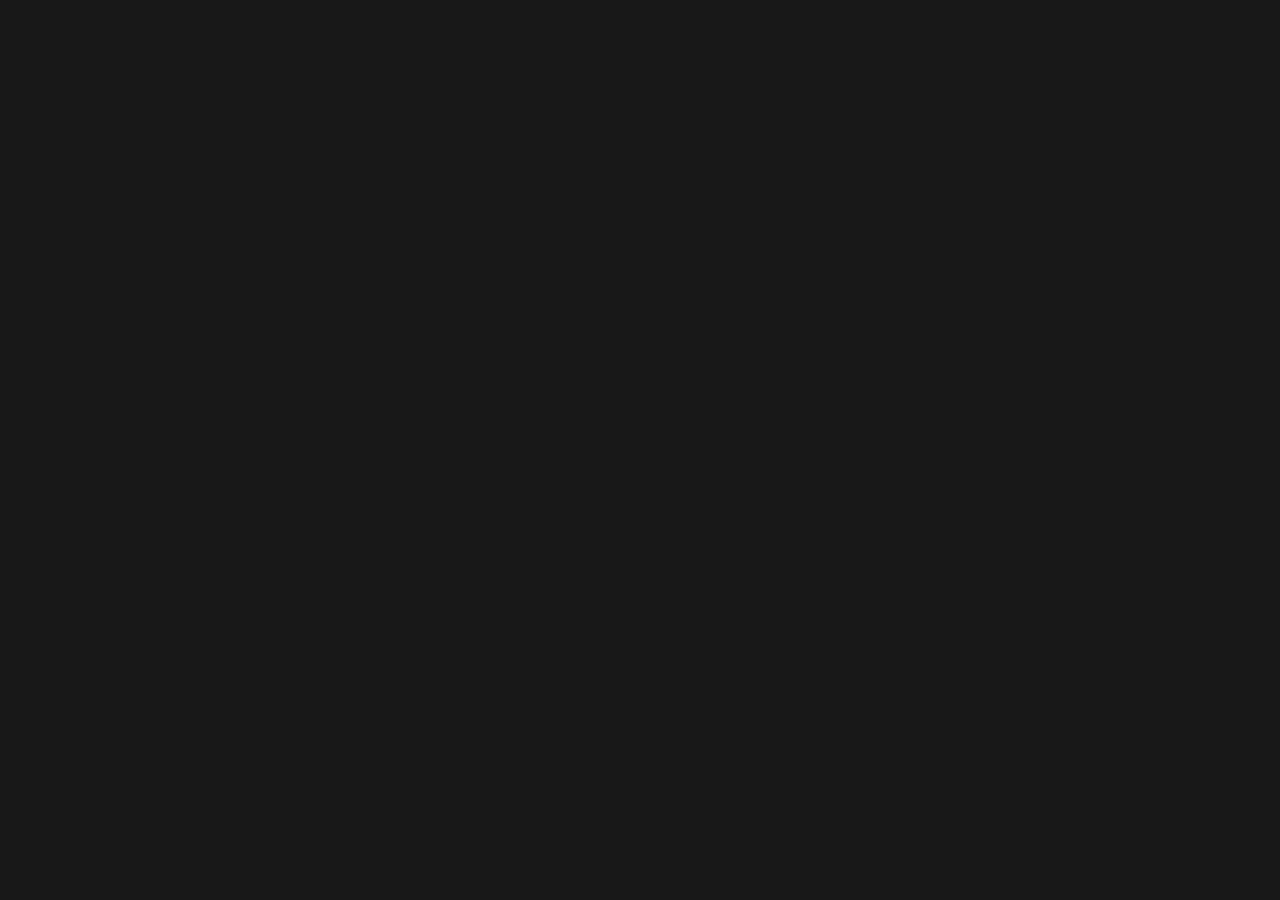
==== index.html @ 2f889154 "Rename Tr to index.html" ====
<!DOCTYPE html>
<html lang="ar">
<head>
<meta charset="UTF-8">
<meta name="viewport" content="width=device-width,initial-scale=1,viewport-fit=cover">
<meta name="theme-color" content="#111">
<meta name="apple-mobile-web-app-capable" content="yes">
<meta name="apple-mobile-web-app-title" content="مصروفي">
<link rel="manifest" href="./manifest.json">
<title>مصروفي 6.0</title>

<style>
*{
box-sizing:border-box;
font-family:-apple-system,BlinkMacSystemFont,"SF Pro Display",
"Segoe UI",Arial,sans-serif
}

html{scroll-behavior:smooth}

body{
margin:0;
background:#181818;
color:#fff;
overflow-x:hidden
}

.container{
width:100%;
max-width:680px;
margin:auto;
padding:18px 14px 50px
}

h1{
text-align:center;
font-size:30px;
margin:8px 0
}

h2{
font-size:20px;
margin:0 0 14px
}

h3{
margin:18px 0 8px
}

.subtitle{
text-align:center;
color:#888;
margin-bottom:18px
}

.card{
background:#111;
border-radius:20px;
padding:18px;
margin-bottom:15px;
box-shadow:0 5px 18px #0005;
animation:cardIn .45s ease both;
overflow:hidden
}

@keyframes cardIn{
from{opacity:0;transform:translateY(12px)}
to{opacity:1;transform:translateY(0)}
}

.top{
display:grid;
grid-template-columns:1fr 1fr;
gap:8px;
margin-bottom:15px
}

button,input,select{
width:100%;
min-height:48px;
padding:13px 14px;
border-radius:13px;
border:1px solid #333;
background:#111;
color:#fff;
font-size:16px;
margin-bottom:10px;
outline:none
}

input:focus,select:focus{
border-color:#d71920;
box-shadow:0 0 0 2px #d7192030
}

button{
background:#d71920;
border:0;
font-weight:700;
cursor:pointer;
transition:.18s
}

button:active{
transform:scale(.97)
}

.secondary{
background:#eee;
color:#111
}

.goldBtn{background:#b38b18}
.blueBtn{background:#2459a8}
.greenBtn{background:#148c49}
.printBtn{background:#5d5d5d}

.balance{text-align:center}

.balance-number{
font-size:40px;
font-weight:900;
margin:5px;
letter-spacing:-1px
}

.small{
font-size:12px;
color:#888
}

.stats{
display:grid;
grid-template-columns:repeat(3,1fr);
gap:8px;
margin-top:15px
}

.stat{
background:#181818;
border-radius:14px;
padding:14px 7px;
min-width:0
}

.stat-title{
font-size:12px;
color:#888
}

.stat-value{
font-weight:800;
margin-top:5px;
font-size:16px;
overflow:hidden;
text-overflow:ellipsis
}

.green{color:#20d06b}
.red{color:#ff4b4b}
.blue{color:#5797ff}
.gold{color:#f5c542}

.box{
background:#181818;
border-radius:15px;
padding:14px;
margin-top:10px;
overflow:hidden
}
<div class="print-title" style="display:none;text-align:center">
<h1>💰 مصروفي</h1>
<div id="printDate"></div>
</div>

<h1 id="title">💰 مصروفي</h1>

<div class="subtitle" id="subtitle">
إدارة ذكية لمصروفك وتوفيرك
</div>

<div class="top">

<button
onclick="toggleLanguage()"
id="langBtn">
🇬🇧 English
</button>

<button
class="secondary"
onclick="document.getElementById('settings').scrollIntoView({behavior:'smooth'})"
id="settingsBtn">
⚙️ الإعدادات
</button>

</div>

<!-- MONTH -->

<div class="card">

<h2 id="monthTitle">📅 الشهر</h2>

<select id="month" onchange="changeMonth()"></select>

<div class="months">

<button
class="secondary"
onclick="moveMonth(-1)"
id="prev">
⬅️ السابق
</button>

<button
class="secondary"
onclick="moveMonth(1)"
id="next">
التالي ➡️
</button>

</div>

</div>

<!-- DASHBOARD -->

<div class="card balance">

<div class="small" id="balanceTitle">
الرصيد المتبقي
</div>

<div class="balance-number" id="balance">
$0.00
</div>

<div class="small" id="currencyText">
العملة الأساسية: USD
</div>

<div class="stats">

<div class="stat">
<div class="stat-title" id="incomeLabel">المدخول</div>
<div class="stat-value green" id="income">$0</div>
</div>

<div class="stat">
<div class="stat-title" id="fixedLabel">الثابت</div>
<div class="stat-value blue" id="fixed">$0</div>
</div>

<div class="stat">
<div class="stat-title" id="spentLabel1">المصروف</div>
<div class="stat-value red" id="spent">$0</div>
</div>

</div>

<div class="warning" id="warning"></div>
<div class="success" id="success"></div>

<div class="alarm" id="monthlyAlarm"></div>

</div>

<!-- BUDGET -->

<div class="card">

<h2 id="budgetDashboardTitle">
🎯 ميزانية المصروف والتوفير
</h2>

<div class="box">

<div class="small" id="budgetLabel">
ميزانية المصروف الشهري
</div>

<div class="big blue" id="budgetValue">$0</div>

<div class="row">
<span id="spentSoFar">المصروف حتى الآن</span>
<strong class="red" id="spentValue">$0</strong>
</div>

<div class="row">
<span id="remainingBudget">المتبقي للمصروف</span>
<strong class="gold" id="remainingValue">$0</strong>
</div>

<div class="progress">
<div class="bar" id="budgetBar"></div>
</div>

<div class="small" id="budgetPercent">0%</div>

</div>

<div class="box">

<div class="small" id="baseBalanceDashLabel">
الرصيد الأساسي
</div>

<div class="big gold" id="baseBalanceValue">$0</div>

<div class="row">
<span id="baseBalanceInfoLabel">الرصيد الأساسي المضاف</span>
<strong class="gold" id="baseBalanceInfoValue">$0</strong>
</div>

</div>

<div class="box">

<div class="small" id="goalLabel">
🎯 هدف التوفير
</div>

<div class="big green" id="goalValue">$0</div>

<div class="row">
<span id="currentSavingsLabel">التوفير الحالي</span>
<strong class="green" id="savingsValue">$0</strong>
</div>

<div class="progress">
<div class="bar savebar" id="savingBar"></div>
</div>

<div class="small" id="savingPercent">0%</div>

</div>

</div>

<!-- REPORT -->

<div class="card">

<h2 id="reportTitle">📊 تقرير الشهر</h2>

<div class="box">

<div class="row">
<span id="rIncomeLabel">المدخول</span>
<strong class="green" id="rIncome">$0</strong>
</div>

<div class="row">
<span id="rFixedLabel">المصاريف الثابتة</span>
<strong class="blue" id="rFixed">$0</strong>
</div>

<div class="row">
<span id="rDailyLabel">المصاريف اليومية</span>
<strong class="red" id="rDaily">$0</strong>
</div>

<div class="row">
<span id="rTotalLabel">إجمالي المصاريف</span>
<strong class="red" id="rTotal">$0</strong>
</div>

<div class="row">
<span id="rGoalLabel">هدف التوفير</span>
<strong class="gold" id="rGoal">$0</strong>
</div>

<div class="row">
<span id="rBalanceLabel">الرصيد المتبقي</span>
<strong id="rBalance">$0</strong>
</div>

<div class="row">
<span id="rSavingsLabel">💵 التوفير الحالي</span>
<strong class="green" id="rSavings">$0</strong>
</div>

</div>
</div>

<!-- SMART -->

<div class="card">

<h2 id="smartTitle">🧠 الإنفاق الذكي</h2>

<div class="smart" id="smartMessage">
تحليل مصروفك سيظهر هنا.
</div>

<div class="box">

<div class="row">
<span id="dailyAverageLabel">متوسط المصروف اليومي</span>
<strong id="dailyAverage">$0</strong>
</div>

<div class="row">
<span id="largestLabel">أكبر مصروف</span>
<strong class="red" id="largestExpense">$0</strong>
</div>

<div class="row">
<span id="daysLeftLabel">الأيام المتبقية</span>
<strong id="daysLeft">0</strong>
</div>

</div>
</div>

<!-- CALENDAR -->

<div class="card">

<h2 id="calendarTitle">📅 التقويم</h2>

<div class="calendar-head">
<div>Sun</div>
<div>Mon</div>
<div>Tue</div>
<div>Wed</div>
<div>Thu</div>
<div>Fri</div>
<div>Sat</div>
</div>

<div class="calendar" id="calendar"></div>

<div class="small" id="calendarHint">
اضغط على يوم لرؤية مصاريفه
</div>

</div>

<!-- ADVANCED -->

<div class="card">

<h2 id="advancedTitle">📈 التحليل المتقدم</h2>

<div class="small" id="categoryTitle">
المصاريف حسب التصنيف
</div>

<div id="categoryReport"></div>

<h3 id="dailyChartTitle">
المصروف خلال الشهر
</h3>

<div class="chart" id="dailyChart"></div>

</div>

<!-- BACKUP -->

<div class="card" id="backupCard">

<h2 id="backupTitle">
💾 النسخ الاحتياطي والاستعادة
</h2>

<div class="small" id="backupHelp">
احفظ نسخة من بيانات مصروفي أو استعد نسخة قديمة.
</div>

<button
class="greenBtn"
onclick="backupData()"
id="backupBtn">
💾 Backup
</button>

<input
type="file"
id="restoreFile"
accept=".json"
onchange="restoreData(event)">

<button
class="delete"
onclick="resetAll()"
id="resetBtn">
🗑️ حذف كل البيانات
</button>

</div>

<!-- SETTINGS -->

<div class="card" id="settings">

<h2 id="settingsTitle">⚙️ الإعدادات</h2>

<label id="baseLabel">العملة الأساسية</label>

<select id="baseCurrency" onchange="changeBase()">

<option value="USD">🇺🇸 USD — US Dollar</option>
<option value="EUR">🇪🇺 EUR — Euro</option>
<option value="CAD">🇨🇦 CAD — Canadian Dollar</option>
<option value="LBP">🇱🇧 LBP — Lebanese Pound</option>
<option value="SYP">🇸🇾 SYP — Syrian Pound</option>

</select>

<h3 id="ratesTitle">💱 أسعار الصرف</h3>

<div class="small" id="ratesHelp">
قيمة العملة مقابل 1 دولار أمريكي
</div>

<input type="number" id="eur" placeholder="EUR per 1 USD">
<input type="number" id="cad" placeholder="CAD per 1 USD">
<input type="number" id="lbp" placeholder="LBP per 1 USD">
<input type="number" id="syp" placeholder="SYP per 1 USD">

<button onclick="saveRates()" id="ratesBtn">
حفظ أسعار الصرف
</button>

<h3>🔐 PIN Security</h3>

<div class="small" id="pinHelp">
ضع PIN لحماية مصروفي عند فتح التطبيق.
</div>

<select id="pinEnabled" onchange="togglePinSetting()">

<option value="yes">🔐 PIN ON</option>
<option value="no">🔓 PIN OFF</option>

</select>

<div id="pinSettingsBox">

<input
type="password"
id="newPin"
inputmode="numeric"
maxlength="6"
placeholder="New PIN (4-6 digits)">

<input
type="password"
id="confirmPin"
inputmode="numeric"
maxlength="6"
placeholder="Confirm PIN">

<button
class="goldBtn"
onclick="savePIN()"
id="savePinBtn">
حفظ PIN
</button>

</div>

<!-- INCOME -->

<div class="card">

<h2 id="incomeTitle">
💵 مدخول الشهر
</h2>

<input
type="number"
id="incomeInput"
placeholder="أدخل المدخول">

<select id="incomeCurrency">

<option value="USD">🇺🇸 USD</option>
<option value="EUR">🇪🇺 EUR</option>
<option value="CAD">🇨🇦 CAD</option>
<option value="LBP">🇱🇧 LBP</option>
<option value="SYP">🇸🇾 SYP</option>

</select>

<button
onclick="saveIncome()"
id="incomeBtn">
حفظ المدخول
</button>

<div class="small" id="incomeSaved"></div>

</div>

<!-- BUDGET -->

<div class="card">

<h2 id="budgetTitle">
🎯 ميزانية المصروف الشهرية
</h2>

<div class="small" id="budgetHelp">
المبلغ الذي تسمح لنفسك أن تصرفه خلال الشهر.
</div>

<input
type="number"
id="budgetInput"
placeholder="مثلاً 500">

<select id="budgetCurrency">

<option value="USD">🇺🇸 USD</option>
<option value="EUR">🇪🇺 EUR</option>
<option value="CAD">🇨🇦 CAD</option>
<option value="LBP">🇱🇧 LBP</option>
<option value="SYP">🇸🇾 SYP</option>

</select>

<button
onclick="saveBudget()"
id="budgetBtn">
حفظ الميزانية
</button>

<div class="small" id="budgetSaved"></div>

</div>

<!-- SAVINGS GOAL -->

<div class="card">

<h2 id="savingsGoalTitle">🎯 هدف التوفير الشهري</h2>

<div class="small" id="savingsGoalHelp">حدد المبلغ الذي تريد توفيره كل شهر. سيتم احتسابه تلقائياً في الرصيد الأساسي للشهر التالي.</div>

<input
type="number"
id="savingsGoalInput"
placeholder="مثلاً 100">

<select id="savingsGoalCurrency">

<option value="USD">🇺🇸 USD</option>
<option value="EUR">🇪🇺 EUR</option>
<option value="CAD">🇨🇦 CAD</option>
<option value="LBP">🇱🇧 LBP</option>
<option value="SYP">🇸🇾 SYP</option>

</select>

<button
class="greenBtn"
onclick="saveSavingsGoal()"
id="savingsGoalBtn">
حفظ هدف التوفير
</button>

<div class="small" id="savingsGoalSaved"></div>

</div>

<!-- BASE BALANCE -->

<div class="card">

<h2 id="baseBalanceTitle">
💰 الرصيد الأساسي
</h2>

<div class="small" id="baseBalanceHelp">
المبلغ الأساسي الذي تبدأ به، ويُضاف إلى الرصيد تلقائياً.
</div>

<input
type="number"
id="baseBalanceInput"
placeholder="مثلاً 1000">

<select id="baseBalanceCurrency">

<option value="USD">🇺🇸 USD</option>
<option value="EUR">🇪🇺 EUR</option>
<option value="CAD">🇨🇦 CAD</option>
<option value="LBP">🇱🇧 LBP</option>
<option value="SYP">🇸🇾 SYP</option>

</select>

<button
class="goldBtn"
onclick="saveBaseBalance()"
id="baseBalanceBtn">
حفظ الرصيد الأساسي
</button>

<div class="small" id="baseBalanceSaved"></div>

</div>

<!-- FIXED -->

<div class="card">

<h2 id="fixedTitle">
🏠 المصاريف الشهرية الثابتة
</h2>

<div class="small" id="fixedHelp">
هذه المصاريف تتكرر شهرياً ويتم خصمها من الرصيد.
</div>

<input
id="fixedName"
placeholder="مثلاً إيجار">

<input
type="number"
id="fixedAmount"
placeholder="المبلغ">

<select id="fixedCurrency">

<option value="USD">🇺🇸 USD</option>
<option value="EUR">🇪🇺 EUR</option>
<option value="CAD">🇨🇦 CAD</option>
<option value="LBP">🇱🇧 LBP</option>
<option value="SYP">🇸🇾 SYP</option>

</select>

<select id="fixedCategory">

<option value="🏠">🏠 Rent</option>
<option value="⚡">⚡ Electricity</option>
<option value="💧">💧 Water</option>
<option value="🌐">🌐 Internet</option>
<option value="📱">📱 Phone</option>
<option value="📺">📺 Subscriptions</option>
<option value="📌">📌 Other</option>

</select>

<button
onclick="addFixed()"
id="fixedBtn">
إضافة مصروف ثابت
</button>

<div id="fixedList"></div>

</div>

<!-- DAILY -->

<div class="card">

<h2 id="dailyTitle">
🛒 المصروف اليومي
</h2>

<input
type="number"
id="dailyAmount"
placeholder="المبلغ">

<select id="dailyCurrency">

<option value="USD">🇺🇸 USD</option>
<option value="EUR">🇪🇺 EUR</option>
<option value="CAD">🇨🇦 CAD</option>
<option value="LBP">🇱🇧 LBP</option>
<option value="SYP">🇸🇾 SYP</option>

</select>

<select id="dailyCategory">

<option value="🍔">🍔 Food</option>
<option value="☕">☕ Coffee</option>
<option value="🚗">🚗 Transportation</option>
<option value="🛍️">🛍️ Shopping</option>
<option value="🎉">🎉 Entertainment</option>
<option value="💊">💊 Health</option>
<option value="📌">📌 Other</option>

</select>

<input
id="dailyNote"
placeholder="مثلاً قهوة">

<button
onclick="addDaily()"
id="dailyBtn">
إضافة مصروف
</button>

</div>

<!-- HISTORY -->

<div class="card">

<div class="section-head">

<h2 id="historyTitle">
📋 الحركات اليومية
</h2>

<button
class="printBtn smallbtn"
onclick="printHistory()"
id="printBtn">
🖨️ Print
</button>

</div>

<button
class="delete smallbtn no-print"
onclick="clearMonth()"
id="clearBtn">
مسح الشهر
</button>

<div id="history"></div>

</div>

<!-- ACCOUNT -->

<div class="card" id="accountCard">

<h2 id="accountTitle">
👤 الحساب
</h2>

<div class="box">

<div class="row">
<span id="accountNameLabel">
اسم الحساب
</span>

<strong id="accountNameDisplay">
Masrofi User
</strong>
</div>

<div class="row">
<span id="accountEmailLabel">
البريد الإلكتروني
</span>

<strong id="accountEmailDisplay">
-
</strong>
</div>

</div>

<input
id="accountName"
placeholder="اسمك">

<input
id="accountEmail"
type="email"
placeholder="Email">

<button
class="blueBtn"
onclick="saveAccount()"
id="accountSaveBtn">
💾 حفظ الحساب
</button>

</div>
<!-- PROFILE -->

<div class="card" id="profileCard">

<h2 id="profileTitle">
👤 Profile
</h2>

<div class="box">

<div class="row">
<span id="profileNameLabel">
الاسم
</span>

<strong id="profileName">
-
</strong>
</div>

<div class="row">
<span id="profileCurrencyLabel">
العملة الأساسية
</span>

<strong id="profileCurrency">
USD
</strong>
</div>

<div class="row">
<span id="profileExpensesLabel">
إجمالي الحركات
</span>

<strong id="profileExpenses">
0
</strong>
</div>

</div>

<button
class="goldBtn"
onclick="document.getElementById('accountCard').scrollIntoView({behavior:'smooth'})"
id="profileEditBtn">
✏️ تعديل الملف
</button>

</div>

<!-- EDIT -->

<div class="modal" id="modal">

<div class="modalbox">

<h2 id="editTitle">
✏️ تعديل المصروف
</h2>

<input
type="number"
id="editAmount">

<select id="editCurrency">

<option value="USD">🇺🇸 USD</option>
<option value="EUR">🇪🇺 EUR</option>
<option value="CAD">🇨🇦 CAD</option>
<option value="LBP">🇱🇧 LBP</option>
<option value="SYP">🇸🇾 SYP</option>

</select>

<input
id="editNote">

<select id="editCategory">

<option value="🍔">🍔 Food</option>
<option value="☕">☕ Coffee</option>
<option value="🚗">🚗 Transportation</option>
<option value="🛍️">🛍️ Shopping</option>
<option value="🎉">🎉 Entertainment</option>
<option value="💊">💊 Health</option>
<option value="📌">📌 Other</option>

</select>

<button
onclick="saveEdit()"
id="saveEditBtn">
حفظ
</button>

<button
class="secondary"
onclick="closeModal()"
id="cancelBtn">
إلغاء
</button>

</div>

</div>

</div>

</div>

<script>

/* =====================================================
   TRANSLATIONS
===================================================== */

const T={

ar:{

title:"💰 مصروفي",
subtitle:"إدارة ذكية لمصروفك وتوفيرك",
lang:"🇬🇧 English",
settings:"⚙️ الإعدادات",

month:"📅 الشهر",
prev:"⬅️ السابق",
next:"التالي ➡️",

balance:"الرصيد المتبقي",
base:"العملة الأساسية:",

income:"المدخول",
fixed:"الثابت",
spent:"المصروف",

budgetDash:"🎯 ميزانية المصروف والتوفير",

budget:"ميزانية المصروف الشهري",
spentSoFar:"المصروف حتى الآن",
remaining:"المتبقي للمصروف",

baseBalanceDash:"الرصيد الأساسي",
baseBalance:"الرصيد الأساسي",

savingsGoalTitle:"🎯 هدف التوفير الشهري",
savingsGoalHelp:"حدد المبلغ الذي تريد توفيره كل شهر. سيتم احتسابه تلقائياً في الرصيد الأساسي للشهر التالي.",
saveSavingsGoal:"حفظ هدف التوفير",

goal:"🎯 هدف التوفير",
savings:"التوفير الحالي",

report:"📊 تقرير الشهر",
total:"إجمالي المصاريف",
goalReport:"هدف التوفير",

rates:"💱 أسعار الصرف",
ratesHelp:"قيمة العملة مقابل 1 دولار أمريكي",
saveRates:"حفظ أسعار الصرف",

incomeMonth:"💵 مدخول الشهر",
saveIncome:"حفظ المدخول",

budgetMonth:"🎯 ميزانية المصروف الشهرية",
budgetHelp:"المبلغ الذي تسمح لنفسك أن تصرفه خلال الشهر.",
saveBudget:"حفظ الميزانية",

baseBalanceTitle:"💰 الرصيد الأساسي",
baseBalanceHelp:"المبلغ الأساسي الذي تبدأ به، ويُضاف إلى الرصيد تلقائياً.",
saveBaseBalance:"حفظ الرصيد الأساسي",

fixedTitle:"🏠 المصاريف الشهرية الثابتة",
fixedHelp:"هذه المصاريف تتكرر شهرياً ويتم خصمها من الرصيد.",
addFixed:"إضافة مصروف ثابت",

daily:"🛒 المصروف اليومي",
addDaily:"إضافة مصروف",

history:"📋 الحركات اليومية",
print:"🖨️ Print",
clear:"مسح الشهر",

edit:"تعديل",
del:"حذف",

valid:"يرجى إدخال مبلغ صحيح.",
name:"يرجى إدخال اسم ومبلغ صحيح.",

over:"🚨 تجاوزت ميزانية المصروف!",
low:"⚠️ اقتربت من حد الميزانية.",
good:"✅ ممتاز! صرفك تحت السيطرة.",

dailyOver:"🚨 تجاوزت حد المصروف اليومي!",
dailyDiff:"الزيادة عن الحد اليومي:",
monthlyOver:"🚨 تجاوزت ميزانية الشهر!",
monthlyDiff:"الزيادة عن الميزانية الشهرية:",

confirm:"هل أنت متأكد من مسح هذا الشهر؟",

smartTitle:"🧠 الإنفاق الذكي",

calendar:"📅 التقويم",
calendarHint:"اضغط على يوم لرؤية مصاريفه",

advanced:"📈 التحليل المتقدم",
category:"المصاريف حسب التصنيف",
chart:"المصروف خلال الشهر",

backup:"💾 النسخ الاحتياطي والاستعادة",
backupHelp:"احفظ نسخة من بيانات مصروفي أو استعد نسخة قديمة.",
backupBtn:"💾 Backup",
reset:"🗑️ حذف كل البيانات",

average:"متوسط المصروف اليومي",
largest:"أكبر مصروف",
days:"الأيام المتبقية",

smartGood:"ممتاز! مصروفك تحت السيطرة.",
smartWarning:"انتبه! أنت تقترب من ميزانية الشهر.",
smartOver:"تحذير! لقد تجاوزت ميزانية المصروف.",

noExpenses:"لا توجد حركات",
noFixed:"لا توجد مصاريف ثابتة",

dayExpenses:"مصاريف هذا اليوم",
dayTotal:"مجموع اليوم",
monthTotal:"مجموع مصاريف الشهر",

monthlyRemaining:"المتبقي بعد الثابت والتوفير",
savingsTarget:"هدف التوفير",

printDate:"تاريخ الطباعة:",

account:"👤 الحساب",
accountName:"اسم الحساب",
accountEmail:"البريد الإلكتروني",
saveAccount:"💾 حفظ الحساب",

profile:"👤 Profile",
profileName:"الاسم",
profileCurrency:"العملة الأساسية",
profileExpenses:"إجمالي الحركات",
profileEdit:"✏️ تعديل الملف"

},

en:{

title:"💰 Masrofi",
subtitle:"Smart expense and savings management",
lang:"🇸🇦 العربية",
settings:"⚙️ Settings",

month:"📅 Month",
prev:"⬅️ Previous",
next:"Next ➡️",

balance:"Remaining Balance",
base:"Base Currency:",

income:"Income",
fixed:"Fixed",
spent:"Spent",

budgetDash:"🎯 Spending Budget & Savings",

budget:"Monthly Spending Budget",
spentSoFar:"Spent So Far",
remaining:"Remaining Budget",

baseBalanceDash:"Base Balance",
baseBalance:"Base Balance",

savingsGoalTitle:"🎯 Monthly Savings Goal",
savingsGoalHelp:"Set the amount you want to save every month. It will automatically be added to the next month's base balance.",
saveSavingsGoal:"Save Savings Goal",

goal:"🎯 Savings Goal",
savings:"Current Savings",

report:"📊 Monthly Report",
total:"Total Expenses",
goalReport:"Savings Goal",

rates:"💱 Exchange Rates",
ratesHelp:"Currency value compared to 1 USD",
saveRates:"Save Exchange Rates",

incomeMonth:"💵 Monthly Income",
saveIncome:"Save Income",

budgetMonth:"🎯 Monthly Spending Budget",
budgetHelp:"The amount you allow yourself to spend during the month.",
saveBudget:"Save Budget",

baseBalanceTitle:"💰 Base Balance",
baseBalanceHelp:"The starting amount that is automatically added to your balance.",
saveBaseBalance:"Save Base Balance",

fixedTitle:"🏠 Monthly Fixed Expenses",
fixedHelp:"These expenses repeat every month and are deducted from your balance.",
addFixed:"Add Fixed Expense",

daily:"🛒 Daily Expense",
addDaily:"Add Expense",

history:"📋 Daily Transactions",
print:"🖨️ Print",
clear:"Clear Month",

edit:"Edit",
del:"Delete",

valid:"Please enter a valid amount.",
name:"Please enter a valid name and amount.",

over:"🚨 You exceeded your spending budget!",
low:"⚠️ You are approaching your budget limit.",
good:"✅ Excellent! Your spending is under control.",

dailyOver:"🚨 You exceeded your daily spending limit!",
dailyDiff:"Amount over daily limit:",
monthlyOver:"🚨 You exceeded your monthly budget!",
monthlyDiff:"Amount over monthly budget:",

confirm:"Are you sure you want to clear this month?",

smartTitle:"🧠 Smart Spending",

calendar:"📅 Calendar",
calendarHint:"Press a day to see its expenses",

advanced:"📈 Advanced Analysis",
category:"Expenses by Category",
chart:"Spending During the Month",

backup:"💾 Backup & Restore",
backupHelp:"Save a copy of your Masrofi data or restore an old backup.",
backupBtn:"💾 Backup",
reset:"🗑️ Delete All Data",

average:"Daily Average",
largest:"Largest Expense",
days:"Days Left",

smartGood:"Excellent! Your spending is under control.",
smartWarning:"Attention! You are approaching your monthly budget.",
smartOver:"Warning! You exceeded your spending budget.",

noExpenses:"No transactions",
noFixed:"No fixed expenses",

dayExpenses:"Expenses for This Day",
dayTotal:"Day Total",
monthTotal:"Monthly Expense Total",

monthlyRemaining:"Remaining After Fixed Expenses & Savings",
savingsTarget:"Savings Goal",

printDate:"Print Date:",

account:"👤 Account",
accountName:"Account Name",
accountEmail:"Email",
saveAccount:"💾 Save Account",

profile:"👤 Profile",
profileName:"Name",
profileCurrency:"Base Currency",
profileExpenses:"Total Transactions",
profileEdit:"✏️ Edit Profile"

}

};
function pinEnabled(){

return settingsData.pinEnabled!==false;

}

function showPinLock(){

if(!pinEnabled()){

document.getElementById(
"pinLock"
).style.display="none";

return;

}

let pin=
settingsData.pin||"";

if(!pin){

document.getElementById(
"pinLock"
).style.display="none";

return;

}

document.getElementById(
"pinLock"
).style.display="flex";

setTimeout(
()=>{

document.getElementById(
"pinInput"
).focus();

},
300
);

}

function checkPIN(){

let input=
document.getElementById(
"pinInput"
).value;

let correct=
settingsData.pin||"";

if(input===correct){

document.getElementById(
"pinLock"
).style.display="none";

document.getElementById(
"pinInput"
).value="";

document.getElementById(
"pinError"
).textContent="";

}else{

document.getElementById(
"pinError"
).textContent=
lang==="ar"
?
"❌ PIN غير صحيح"
:
"❌ Wrong PIN";

document.getElementById(
"pinInput"
).value="";

}

}

document.getElementById(
"pinInput"
).addEventListener(
"keydown",
e=>{

if(e.key==="Enter")
checkPIN();

}
);

function togglePinSetting(){

let enabled=
document.getElementById(
"pinEnabled"
).value==="yes";

settingsData.pinEnabled=enabled;

saveSettings();

document.getElementById(
"pinSettingsBox"
).style.display=
enabled
?
"block"
:
"none";

if(!enabled){

document.getElementById(
"pinLock"
).style.display="none";

}

}

function savePIN(){

let p=
document.getElementById(
"newPin"
).value.trim();

let c=
document.getElementById(
"confirmPin"
).value.trim();

if(!/^\d{4,6}$/.test(p)){

alert(
lang==="ar"
?
"PIN يجب أن يكون من 4 إلى 6 أرقام."
:
"PIN must contain 4-6 digits."
);

return;

}

if(p!==c){

alert(
lang==="ar"
?
"PIN غير متطابق."
:
"PINs do not match."
);

return;

}

settingsData.pin=p;
settingsData.pinEnabled=true;

saveSettings();

document.getElementById(
"newPin"
).value="";

document.getElementById(
"confirmPin"
).value="";

alert(
lang==="ar"
?
"تم حفظ PIN بنجاح 🔐"
:
"PIN saved successfully 🔐"
);

}

/* =====================================================
   MONTHS
===================================================== */

function months(){

let s=
document.getElementById(
"month"
);

s.innerHTML="";

let d=new Date();

d.setMonth(
d.getMonth()-12
);

for(let i=0;i<25;i++){

let x=new Date(d);

x.setMonth(
d.getMonth()+i
);

let v=
x.getFullYear()+"-"+
String(
x.getMonth()+1
).padStart(2,"0");

let o=
document.createElement(
"option"
);

o.value=v;

o.textContent=
x.toLocaleDateString(
lang==="ar"
?
"ar-LB"
:
"en-US",
{
month:"long",
year:"numeric"
}
);

s.appendChild(o);

}

s.value=current;

}

function changeMonth(){

current=
document.getElementById(
"month"
).value;

localStorage.setItem(
"currentMonth",
current
);

monthData();

update();

}

function moveMonth(n){

let d=
new Date(
current+"-01"
);

d.setMonth(
d.getMonth()+n
);

current=
d.getFullYear()+"-"+
String(
d.getMonth()+1
).padStart(2,"0");

localStorage.setItem(
"currentMonth",
current
);

monthData();

update();

}

/* =====================================================
   INCOME
===================================================== */

function saveIncome(){

let a=
Number(
document.getElementById(
"incomeInput"
).value
);

if(a<=0){

alert(t("valid"));

return;

}

monthData().income={

amount:a,

currency:
document.getElementById(
"incomeCurrency"
).value

};

save();

document.getElementById(
"incomeInput"
).value="";

update();

}

/* =====================================================
   BUDGET
===================================================== */

function saveBudget(){

let a=
Number(
document.getElementById(
"budgetInput"
).value
);

if(a<=0){

alert(t("valid"));

return;

}

monthData().budget={

amount:a,

currency:
document.getElementById(
"budgetCurrency"
).value

};

save();

document.getElementById(
"budgetInput"
).value="";

update();

}

/* =====================================================
   DAILY LIMIT
===================================================== */

function saveSavingsGoal(){

let a=
Number(
document.getElementById(
"savingsGoalInput"
).value
);

if(a<0){

alert(t("valid"));

return;

}

monthData().savingsGoal={

amount:a,

currency:
document.getElementById(
"savingsGoalCurrency"
).value

};

save();

document.getElementById(
"savingsGoalInput"
).value="";

update();

}

function saveBaseBalance(){

let a=
Number(
document.getElementById(
"baseBalanceInput"
).value
);

if(a<0){

alert(t("valid"));

return;

}

monthData().baseBalance={

amount:a,

currency:
document.getElementById(
"baseBalanceCurrency"
).value

};

save();

document.getElementById(
"baseBalanceInput"
).value="";

update();

}

/* =====================================================
   FIXED EXPENSES
===================================================== */

function addFixed(){

let name=
document.getElementById(
"fixedName"
).value.trim();

let a=
Number(
document.getElementById(
"fixedAmount"
).value
);

if(!name||a<=0){

alert(t("name"));

return;

}

monthData().fixed.push({

id:Date.now(),

name:name,

amount:a,

currency:
document.getElementById(
"fixedCurrency"
).value,

category:
document.getElementById(
"fixedCategory"
).value

});

save();

document.getElementById(
"fixedName"
).value="";

document.getElementById(
"fixedAmount"
).value="";

update();

}

function deleteFixed(id){

monthData().fixed=
monthData().fixed.filter(
x=>x.id!==id
);

save();

update();

}

function editFixed(id){

let x=
monthData().fixed.find(
x=>x.id===id
);

if(!x)return;

let n=
prompt(
lang==="ar"
?
"اسم المصروف"
:
"Expense name",
x.name
);

if(n===null)return;

let a=
Number(
prompt(
lang==="ar"
?
"المبلغ"
:
"Amount",
x.amount
)
);

if(!n.trim()||a<=0){

alert(t("name"));

return;

}

x.name=n.trim();
x.amount=a;

save();

update();

}

/* =====================================================
   DAILY EXPENSE
===================================================== */

function addDaily(){

let a=
Number(
document.getElementById(
"dailyAmount"
).value
);

if(a<=0){

alert(t("valid"));

return;

}

let now=new Date();

let date=
now.getFullYear()+"-"+
String(
now.getMonth()+1
).padStart(2,"0")+"-"+
String(
now.getDate()
).padStart(2,"0");

let expense={

id:Date.now(),

amount:a,

currency:
document.getElementById(
"dailyCurrency"
).value,

category:
document.getElementById(
"dailyCategory"
).value,

note:
document.getElementById(
"dailyNote"
).value.trim()||
(
lang==="ar"
?
"مصروف يومي"
:
"Daily Expense"
),

date:date,

displayDate:
now.toLocaleDateString(
lang==="ar"
?
"ar-LB"
:
"en-US"
),

time:
now.toLocaleTimeString(
lang==="ar"
?
"ar-LB"
:
"en-US",
{
hour:"2-digit",
minute:"2-digit"
}
)

};

monthData().expenses.unshift(
expense
);

save();

document.getElementById(
"dailyAmount"
).value="";

document.getElementById(
"dailyNote"
).value="";

update();

checkAlarms();

}

/* =====================================================
   DELETE DAILY
===================================================== */

function deleteDaily(id){

let ok=confirm(
lang==="ar"
?
"هل تريد حذف هذا المصروف؟"
:
"Delete this expense?"
);

if(!ok)return;

monthData().expenses=
monthData().expenses.filter(
x=>x.id!==id
);

save();

update();

}
/* =====================================================
   EDIT DAILY
===================================================== */

function editDaily(id){

let x=
monthData().expenses.find(
x=>x.id===id
);

if(!x)return;

editId=id;

document.getElementById(
"editAmount"
).value=x.amount;

document.getElementById(
"editCurrency"
).value=x.currency;

document.getElementById(
"editNote"
).value=x.note;

document.getElementById(
"editCategory"
).value=x.category;

document.getElementById(
"modal"
).style.display="block";

}

function saveEdit(){

let x=
monthData().expenses.find(
x=>x.id===editId
);

if(!x)return;

let amount=
Number(
document.getElementById(
"editAmount"
).value
);

if(amount<=0){

alert(t("valid"));
return;

}

x.amount=amount;

x.currency=
document.getElementById(
"editCurrency"
).value;

x.note=
document.getElementById(
"editNote"
).value.trim()||
(
lang==="ar"
?
"مصروف يومي"
:
"Daily Expense"
);

x.category=
document.getElementById(
"editCategory"
).value;

/*
Keep original date and time.
This is important because editing a mistake
must NOT move the expense to another day.
*/

save();

closeModal();

update();

}

function closeModal(){

editId=null;

document.getElementById(
"modal"
).style.display="none";

}

/* =====================================================
   CLEAR MONTH
===================================================== */

function clearMonth(){

if(!confirm(t("confirm")))
return;

data[current]={

income:null,
budget:null,
baseBalance:null,
savingsGoal:null,
dailyLimit:null,
fixed:[],
expenses:[]

};

save();

update();

}

/* =====================================================
   TODAY
===================================================== */

function getTodayExpenses(){

let now=new Date();

let today=
now.getFullYear()+"-"+
String(
now.getMonth()+1
).padStart(2,"0")+"-"+
String(
now.getDate()
).padStart(2,"0");

return monthData()
.expenses
.filter(
x=>x.date===today
);

}

function getTodayTotal(){

return total(
getTodayExpenses()
);

}

/* =====================================================
   ALARMS
===================================================== */

function checkAlarms(){

let m=monthData();

let monthly=
total(m.expenses);

let monthlyBudget=
m.budget
?
toBase(
m.budget.amount,
m.budget.currency
)
:
0;

let monthlyBox=
document.getElementById(
"monthlyAlarm"
);

monthlyBox.style.display="none";

if(
monthlyBudget>0 &&
monthly>monthlyBudget
){

let diff=
monthly-monthlyBudget;

monthlyBox.innerHTML=
"🚨 "+
t("monthlyOver")+
"<br>"+
t("monthlyDiff")+
" <strong>"+
money(diff)+
"</strong>";

monthlyBox.style.display="block";

}

}

/* =====================================================
   CALENDAR
===================================================== */

function renderCalendar(){

let box=
document.getElementById(
"calendar"
);

box.innerHTML="";

let parts=
current.split("-").map(Number);

let year=parts[0];
let month=parts[1];

let first=
new Date(
year,
month-1,
1
);

let last=
new Date(
year,
month,
0
);

let start=
first.getDay();

for(let i=0;i<start;i++){

let e=
document.createElement("div");

e.className=
"day emptyday";

box.appendChild(e);

}

let expenses=
monthData().expenses;

for(
let day=1;
day<=last.getDate();
day++
){

let date=
year+"-"+
String(month).padStart(2,"0")+"-"+
String(day).padStart(2,"0");

let dayExpenses=
expenses.filter(
x=>x.date===date
);

let amount=
total(dayExpenses);

let e=
document.createElement("div");

e.className="day";

let today=new Date();

let todayString=
today.getFullYear()+"-"+
String(
today.getMonth()+1
).padStart(2,"0")+"-"+
String(
today.getDate()
).padStart(2,"0");

if(date===todayString){

e.classList.add("today");

}

e.innerHTML=`

<div class="day-number">
${day}
</div>

${
amount>0
?
`<div class="day-total-calendar">
${money(amount)}
</div>`
:
""
}

`;

e.onclick=()=>{
showDay(date);
};

box.appendChild(e);

}

}

function showDay(date){

let list=
monthData()
.expenses
.filter(
x=>x.date===date
);

if(!list.length){

alert(t("noExpenses"));
return;

}

let totalDay=
total(list);

let text=
t("dayExpenses")+
"\n\n";

list.forEach(
x=>{

text+=
x.category+
" "+
x.note+
" — "+
money(
x.amount,
x.currency
)+
"\n";

}
);

text+=
"\n"+
t("dayTotal")+
": "+
money(totalDay);

alert(text);

}

/* =====================================================
   CATEGORY REPORT
===================================================== */

function renderCategoryReport(){

let box=
document.getElementById(
"categoryReport"
);

let list=
monthData().expenses;

if(!list.length){

box.innerHTML=
'<div class="empty">'+
t("noExpenses")+
"</div>";

return;

}

let cats={};

list.forEach(
x=>{

let key=x.category;

if(!cats[key])
cats[key]=0;

cats[key]+=
toBase(
x.amount,
x.currency
);

}
);

let values=
Object.entries(cats);

let max=
Math.max(
...values.map(
x=>x[1]
)
);

box.innerHTML=
values
.sort(
(a,b)=>b[1]-a[1]
)
.map(
x=>`

<div class="category-row">

<div class="cat-name">
${x[0]}
</div>

<div class="category-track">

<div
class="category-fill"
style="width:${
max
?
x[1]/max*100
:
0
}%">
</div>

</div>

<div class="category-money">
${money(x[1])}
</div>

</div>

`
)
.join("");

}

/* =====================================================
   CHART
===================================================== */

function renderChart(){

let box=
document.getElementById(
"dailyChart"
);

box.innerHTML="";

let parts=
current.split("-").map(Number);

let year=parts[0];
let month=parts[1];

let days=
new Date(
year,
month,
0
).getDate();

let expenses=
monthData().expenses;

let values=[];

for(
let day=1;
day<=days;
day++
){

let date=
year+"-"+
String(month).padStart(2,"0")+"-"+
String(day).padStart(2,"0");

let amount=
expenses
.filter(
x=>x.date===date
)
.reduce(
(s,x)=>
s+
toBase(
x.amount,
x.currency
),
0
);

values.push(amount);

}

let max=
Math.max(...values,1);

values.forEach(
(v,i)=>{

let col=
document.createElement(
"div"
);

col.className="chart-col";

col.innerHTML=`

<div
class="chart-bar"
title="${money(v)}"
style="height:${Math.max(
3,
v/max*125
)}px">
</div>

<div class="chart-label">
${i+1}
</div>

`;

box.appendChild(col);

}
);

/* =====================================================
   SMART SPENDING
===================================================== */

function renderSmart(){

let m=monthData();

let daily=
total(m.expenses);

let budget=
m.budget
?
toBase(
m.budget.amount,
m.budget.currency
)
:
0;

let now=new Date();

let parts=
current.split("-").map(Number);

let year=parts[0];
let month=parts[1];

let daysInMonth=
new Date(
year,
month,
0
).getDate();

let daysPassed=
current===
(
now.getFullYear()+"-"+
String(
now.getMonth()+1
).padStart(2,"0")
)
?
now.getDate()
:
daysInMonth;

let average=
daysPassed>0
?
daily/daysPassed
:
0;

let largest=0;

m.expenses.forEach(
x=>{

largest=
Math.max(
largest,
toBase(
x.amount,
x.currency
)
);

}
);

let daysLeft=
current===
(
now.getFullYear()+"-"+
String(
now.getMonth()+1
).padStart(2,"0")
)
?
Math.max(
0,
daysInMonth-now.getDate()
)
:
0;

document.getElementById(
"dailyAverage"
).textContent=
money(average);

document.getElementById(
"largestExpense"
).textContent=
money(largest);

document.getElementById(
"daysLeft"
).textContent=
daysLeft;

let message=
t("smartGood");

if(budget>0){

if(daily>budget)
message=t("smartOver");

else if(daily>=budget*.85)
message=t("smartWarning");

}

document.getElementById(
"smartMessage"
).textContent=
message;
if(daily>budget)
message=t("smartOver");

else if(daily>=budget*.85)
message=t("smartWarning");

}

document.getElementById(
"smartMessage"
).textContent=
message;

}

/* =====================================================
   HISTORY — GROUPED BY DAY
===================================================== */

function renderHistory(){

let box=
document.getElementById(
"history"
);

let list=
monthData().expenses;

if(!list.length){

box.innerHTML=
'<div class="empty">'+
t("noExpenses")+
"</div>";

return;

}

let monthTotal=
total(list);

let html=`

<div class="history-total">

<span>
${t("monthTotal")}
</span>

<strong class="red">
${money(monthTotal)}
</strong>

</div>

`;

let groups={};

list.forEach(
x=>{

let key=x.date;

if(!groups[key])
groups[key]=[];

groups[key].push(x);

}
);

let dates=
Object.keys(groups)
.sort(
(a,b)=>b.localeCompare(a)
);

dates.forEach(
date=>{

let dayList=
groups[date];

let dayTotal=
total(dayList);

let dateObj=
new Date(
date+"T12:00:00"
);

let formatted=
dateObj.toLocaleDateString(
lang==="ar"
?
"ar-LB"
:
"en-US",
{
weekday:"long",
year:"numeric",
month:"long",
day:"numeric"
}
);

html+=`

<div class="day-group">

<div class="day-header">

<div class="day-title">
📅 ${formatted}
</div>

<div class="day-total">
${money(dayTotal)}
</div>

</div>

`;

dayList.forEach(
x=>{

html+=`

<div class="day-item">

<div>

<div class="day-note">
${x.category}
${escape(x.note)}
</div>

<div class="day-meta">
${x.time||""}
•
${x.currency}
•
${money(
x.amount,
x.currency
)}
</div>

</div>

<div class="day-actions">

<button
class="smallbtn edit"
onclick="editDaily(${x.id})">
${t("edit")}
</button>

<button
class="smallbtn delete"
onclick="deleteDaily(${x.id})">
${t("del")}
</button>

</div>

</div>

`;

}
);

html+=`

</div>

`;

}
);

box.innerHTML=html;

}

/* =====================================================
   FIXED RENDER
===================================================== */

function renderFixed(){

let box=
document.getElementById(
"fixedList"
);

let list=
monthData().fixed;

if(!list.length){

box.innerHTML=
'<div class="empty">'+
t("noFixed")+
"</div>";

return;

}

box.innerHTML=
list.map(
x=>`

<div class="item">

<div class="left">

<div class="icon">
${x.category}
</div>

<div>

<div class="name">
${escape(x.name)}
</div>

<div class="small">
${x.currency}
•
${lang==="ar"?"شهري":"Monthly"}
</div>

</div>

</div>

<div>

<div class="amount blue">
${money(
x.amount,
x.currency
)}
</div>

<button
class="smallbtn edit"
onclick="editFixed(${x.id})">
${t("edit")}
</button>

<button
class="smallbtn delete"
onclick="deleteFixed(${x.id})">
${t("del")}
</button>

</div>

</div>

`
)
.join("");

}

/* =====================================================
   MAIN UPDATE
===================================================== */

function getEffectiveBaseBalance(monthKey){

let seen={};
let key=monthKey;
let carry=0;
let first=true;

while(key && !seen[key]){

seen[key]=true;

let md=data[key];

if(md && md.baseBalance){

let base=toBase(md.baseBalance.amount,md.baseBalance.currency);

let monthGoal=md.savingsGoal
?toBase(md.savingsGoal.amount,md.savingsGoal.currency)
:0;

return base+monthGoal+carry;

}

/* The selected month's own goal is saved for the NEXT month. */
if(!first && md && md.savingsGoal){

carry+=toBase(md.savingsGoal.amount,md.savingsGoal.currency);

}

first=false;

let previous=new Date(key+"-01");

previous.setMonth(previous.getMonth()-1);

key=previous.getFullYear()+"-"+String(previous.getMonth()+1).padStart(2,"0");

}

return carry;

}

function getSavingsGoal(m){

if(m.savingsGoal){

return Math.max(0,toBase(m.savingsGoal.amount,m.savingsGoal.currency));

}

/* Keep compatibility with older Masrofi data. */

let income=m.income?toBase(m.income.amount,m.income.currency):0;

let fixed=total(m.fixed||[]);

let budget=m.budget?toBase(m.budget.amount,m.budget.currency):0;

return m.budget?Math.max(0,income-fixed-budget):Math.max(0,income-fixed);

}

function update(){

months();

let m=monthData();

let income=
m.income
?
toBase(
m.income.amount,
m.income.currency
)
:
0;

let fixed=
total(m.fixed);

let daily=
total(m.expenses);

let expenses=
fixed+daily;

let budget=
m.budget
?
toBase(
m.budget.amount,
m.budget.currency
)
:
0;

let baseBalance=getEffectiveBaseBalance(current);

let goal=getSavingsGoal(m);

let balance=
baseBalance+
income-
fixed-
daily-
goal;

let budgetLeft=
budget-daily;

let budgetPct=
budget>0
?
(daily/budget)*100
:
0;

let savings=
Math.max(
0,
income-fixed-daily
);

let savingPct=
goal>0
?
(savings/goal)*100
:
0;

/* DASHBOARD */

document.getElementById(
"balance"
).textContent=
money(balance);

document.getElementById(
"income"
).textContent=
money(income);

document.getElementById(
"fixed"
).textContent=
money(fixed);

document.getElementById(
"spent"
).textContent=
money(daily);

document.getElementById(
"currencyText"
).textContent=
t("base")+" "+
settingsData.baseCurrency;

/* BUDGET */

document.getElementById(
"budgetValue"
).textContent=
money(budget);

document.getElementById(
"spentValue"
).textContent=
money(daily);

document.getElementById(
"remainingValue"
).textContent=
money(
Math.max(
0,
budgetLeft
)
);

document.getElementById(
"budgetBar"
).style.width=
Math.min(
100,
Math.max(
0,
budgetPct
)
)+"%";

document.getElementById(
"budgetPercent"
).textContent=
Math.round(budgetPct)+"%";

/* BASE BALANCE */

document.getElementById(
"baseBalanceValue"
).textContent=
money(baseBalance);

document.getElementById(
"baseBalanceInfoValue"
).textContent=
money(baseBalance);

/* SAVINGS */

document.getElementById(
"goalValue"
).textContent=
money(goal);

document.getElementById(
"savingsValue"
).textContent=
money(savings);

document.getElementById(
"savingBar"
).style.width=
Math.min(
100,
Math.max(
0,
savingPct
)
)+"%";

document.getElementById(
"savingPercent"
).textContent=
Math.round(savingPct)+"%";

/* REPORT */

document.getElementById(
"rIncome"
).textContent=
money(income);

document.getElementById(
"rFixed"
).textContent=
money(fixed);

document.getElementById(
"rDaily"
).textContent=
money(daily);

document.getElementById(
"rTotal"
).textContent=
money(expenses);

document.getElementById(
"rGoal"
).textContent=
money(goal);

document.getElementById(
"rBalance"
).textContent=
money(balance);

document.getElementById(
"rSavings"
).textContent=
money(savings);

/* SAVED */

document.getElementById(
"incomeSaved"
).textContent=
m.income
?
t("income")+": "+
money(
m.income.amount,
m.income.currency
)
:
"";

document.getElementById(
"budgetSaved"
).textContent=
m.budget
?
t("budget")+": "+
money(
m.budget.amount,
m.budget.currency
)
:
"";

document.getElementById(
"baseBalanceSaved"
).textContent=
m.baseBalance
?
t("baseBalanceDash")+": "+
money(
m.baseBalance.amount,
m.baseBalance.currency
) : 
"";

document.getElementById(
"savingsGoalSaved"
).textContent=
m.savingsGoal
?
t("goal")+": "+
money(
m.savingsGoal.amount,
m.savingsGoal.currency
) : 
"";

/* WARNINGS */

let w=
document.getElementById(
"warning"
);

let s=
document.getElementById(
"success"
);

w.style.display="none";
s.style.display="none";

if(budget>0){

if(daily>budget){

w.textContent=t("over");

w.style.display="block";

}else if(daily>=budget*.85){

w.textContent=t("low");

w.style.display="block";

}else{

s.textContent=t("good");

s.style.display="block";

}

}

/* RENDER */

renderFixed();
renderHistory();
renderCalendar();
renderCategoryReport();
renderChart();
renderSmart();
renderAccount();
checkAlarms();

}

/* =====================================================
   PRINT
===================================================== */

function printHistory(){

document.getElementById(
"printDate"
).textContent=
t("printDate")+" "+
new Date().toLocaleString(
lang==="ar"
?
"ar-LB"
:
"en-US"
);

window.print();

}

/* =====================================================
   BACKUP
===================================================== */

function backupData(){

let backup={

version:"6.0",

date:
new Date().toISOString(),

financeData:data,

settings:settingsData,

accountData:accountData,

language:lang,

currentMonth:current

};

let blob=
new Blob(
[
JSON.stringify(
backup,
null,
2
)
],
{
type:"application/json"
}
);

let url=
URL.createObjectURL(blob);

let a=
document.createElement("a");

a.href=url;

a.download=
"masrofi-backup.json";

document.body.appendChild(a);

a.click();

a.remove();

URL.revokeObjectURL(url);

}
2
)
],
{
type:"application/json"
}
);

let url=
URL.createObjectURL(blob);

let a=
document.createElement("a");

a.href=url;

a.download=
"masrofi-backup.json";

document.body.appendChild(a);

a.click();

a.remove();

URL.revokeObjectURL(url);

}

function restoreData(event){

let file=
event.target.files[0];

if(!file)return;

let reader=
new FileReader();

reader.onload=
function(e){

try{

let backup=
JSON.parse(
e.target.result
);

if(backup.financeData)
data=backup.financeData;

if(backup.settings)
settingsData=backup.settings;

if(backup.accountData)
accountData=backup.accountData;

if(backup.language)
lang=backup.language;

if(backup.currentMonth)
current=backup.currentMonth;

/* CURRENCY COMPATIBILITY */

if(!settingsData.rates)
settingsData.rates={};

if(!settingsData.rates.USD)
settingsData.rates.USD=1;

if(!settingsData.rates.EUR)
settingsData.rates.EUR=1;

if(!settingsData.rates.CAD)
settingsData.rates.CAD=1;

if(!settingsData.rates.LBP)
settingsData.rates.LBP=1;

if(!settingsData.rates.SYP)
settingsData.rates.SYP=1;

Object.keys(data).forEach(
month=>{

if(!data[month].fixed)
data[month].fixed=[];

if(!data[month].expenses)
data[month].expenses=[];

}
);

localStorage.setItem(
"financeData",
JSON.stringify(data)
);

localStorage.setItem(
"settings",
JSON.stringify(settingsData)
);

localStorage.setItem(
"accountData",
JSON.stringify(accountData)
);

localStorage.setItem(
"language",
lang
);

localStorage.setItem(
"currentMonth",
current
);

loadSettings();

applyLanguage();

alert(
lang==="ar"
?
"تم استرجاع النسخة بنجاح ✅"
:
"Backup restored successfully ✅"
);

}
catch(err){

alert(
lang==="ar"
?
"ملف النسخة الاحتياطية غير صالح."
:
"Invalid backup file."
);

}

};

reader.readAsText(file);

}

/* =====================================================
   RESET
===================================================== */

function resetAll(){

let msg=
lang==="ar"
?
"⚠️ سيتم حذف كل بيانات مصروفي. هل أنت متأكد؟"
:
"⚠️ This will delete all Masrofi data. Are you sure?";

if(!confirm(msg))
return;

localStorage.removeItem(
"financeData"
);

localStorage.removeItem(
"settings"
);

localStorage.removeItem(
"accountData"
);

data={};

accountData={
name:"",
email:""
};

settingsData={

baseCurrency:"USD",

rates:{
USD:1,
EUR:1,
CAD:1,
LBP:1,
SYP:1
},

pinEnabled:false,
pin:""

};

monthData();

save();

saveSettings();

saveAccountData();

loadSettings();

update();

document.getElementById(
"pinLock"
).style.display="none";

}

/* =====================================================
   LANGUAGE
===================================================== */

function toggleLanguage(){

lang=
lang==="ar"
?
"en"
:
"ar";

localStorage.setItem(
"language",
lang
);

applyLanguage();

}

function applyLanguage(){

document.documentElement.lang=
lang;

document.body.classList.toggle(
"rtl",
lang==="ar"
);

const ids={

title:"title",
subtitle:"subtitle",
lang:"langBtn",
settings:"settingsBtn",

month:"monthTitle",
prev:"prev",
next:"next",

balance:"balanceTitle",

income:"incomeLabel",
fixed:"fixedLabel",
spent:"spentLabel1",

budgetDash:"budgetDashboardTitle",
budget:"budgetLabel",
spentSoFar:"spentSoFar",
remaining:"remainingBudget",

baseBalanceDash:"baseBalanceDashLabel",

goal:"goalLabel",
savings:"currentSavingsLabel",

report:"reportTitle",

rates:"ratesTitle",
ratesHelp:"ratesHelp",
saveRates:"ratesBtn",

incomeMonth:"incomeTitle",
saveIncome:"incomeBtn",

budgetMonth:"budgetTitle",
budgetHelp:"budgetHelp",
saveBudget:"budgetBtn",

savingsGoalTitle:"savingsGoalTitle",
savingsGoalHelp:"savingsGoalHelp",
saveSavingsGoal:"savingsGoalBtn",

baseBalanceTitle:"baseBalanceTitle",
baseBalanceHelp:"baseBalanceHelp",
saveBaseBalance:"baseBalanceBtn",

fixedTitle:"fixedTitle",
fixedHelp:"fixedHelp",
addFixed:"fixedBtn",

daily:"dailyTitle",
addDaily:"dailyBtn",

history:"historyTitle",
print:"printBtn",
clear:"clearBtn",

editExpense:"editTitle",

smartTitle:"smartTitle",

calendar:"calendarTitle",
calendarHint:"calendarHint",

advanced:"advancedTitle",
category:"categoryTitle",
chart:"dailyChartTitle",

backup:"backupTitle",
backupHelp:"backupHelp",
backupBtn:"backupBtn",
reset:"resetBtn",

average:"dailyAverageLabel",
largest:"largestLabel",
days:"daysLeftLabel",

account:"accountTitle",
accountName:"accountNameLabel",
accountEmail:"accountEmailLabel",
saveAccount:"accountSaveBtn",

profile:"profileTitle",
profileName:"profileNameLabel",
profileCurrency:"profileCurrencyLabel",
profileExpenses:"profileExpensesLabel",
profileEdit:"profileEditBtn"

};

for(let k in ids){

let el=
document.getElementById(
ids[k]
);

if(
el &&
T[lang][k]!==undefined
){

el.textContent=
T[lang][k];

}

}

/* EXTRA REPORT LABELS */

document.getElementById(
"baseLabel"
).textContent=
lang==="ar"
?
"العملة الأساسية"
:
"Base Currency";

document.getElementById(
"rIncomeLabel"
).textContent=
lang==="ar"
?
"المدخول"
:
"Income";

document.getElementById(
"rFixedLabel"
).textContent=
lang==="ar"
?
"المصاريف الثابتة"
:
"Fixed Expenses";

document.getElementById(
"rDailyLabel"
).textContent=
lang==="ar"
?
"المصاريف اليومية"
:
"Daily Expenses";

document.getElementById(
"rTotalLabel"
).textContent=
lang==="ar"
?
"إجمالي المصاريف"
:
"Total Expenses";

document.getElementById(
"rGoalLabel"
).textContent=
lang==="ar"
?
"هدف التوفير"
:
"Savings Goal";

document.getElementById(
"rBalanceLabel"
).textContent=
lang==="ar"
?
"الرصيد المتبقي"
:
"Remaining Balance";

document.getElementById(
"rSavingsLabel"
).textContent=
lang==="ar"
?
"💵 التوفير الحالي"
:
"💵 Current Savings";

/* PIN */

document.getElementById(
"pinTitle"
).textContent=
lang==="ar"
?
"مصروفي 🔐"
:
"Masrofi 🔐";

document.getElementById(
"pinText"
).textContent=
lang==="ar"
?
"أدخل رمز PIN للدخول"
:
"Enter your PIN to continue";

document.getElementById(
"pinEnter"
).textContent=
lang==="ar"
?
"دخول"
:
"Enter";

/* EDIT BUTTONS */

document.getElementById(
"saveEditBtn"
).textContent=
lang==="ar"
?
"حفظ"
:
"Save";

document.getElementById(
"cancelBtn"
).textContent=
lang==="ar"
?
"إلغاء"
:
"Cancel";

/* PLACEHOLDERS */

document.getElementById(
"accountName"
).placeholder=
lang==="ar"
?
"اسمك"
:
"Your name";

document.getElementById(
"accountEmail"
).placeholder=
lang==="ar"
?
"البريد الإلكتروني"
:
"Email";

update();

}

/* =====================================================
   SETTINGS
===================================================== */

function loadSettings(){

if(!settingsData.rates)
settingsData.rates={};

if(!settingsData.rates.USD)
settingsData.rates.USD=1;

if(!settingsData.rates.EUR)
settingsData.rates.EUR=1;

if(!settingsData.rates.CAD)
settingsData.rates.CAD=1;

if(!settingsData.rates.LBP)
settingsData.rates.LBP=1;

if(!settingsData.rates.SYP)
settingsData.rates.SYP=1;

if(!settingsData.baseCurrency)
settingsData.baseCurrency="USD";

document.getElementById(
"baseCurrency"
).value=
settingsData.baseCurrency;

document.getElementById(
"eur"
).value=
settingsData.rates.EUR||"";

document.getElementById(
"cad"
).value=
settingsData.rates.CAD||"";

document.getElementById(
"lbp"
).value=
settingsData.rates.LBP||"";

document.getElementById(
"syp"
).value=
settingsData.rates.SYP||"";

document.getElementById(
"pinEnabled"
).value=
settingsData.pinEnabled===false
?
"no"
:
"yes";

document.getElementById(
"pinSettingsBox"
).style.display=
settingsData.pinEnabled===false
?
"none"
:
"block";

}

/* =====================================================
   RATES
===================================================== */

function saveRates(){

let eur=
Number(
document.getElementById(
"eur"
).value
);

let cad=
Number(
document.getElementById(
"cad"
).value
);

let lbp=
Number(
document.getElementById(
"lbp"
).value
);

let syp=
Number(
document.getElementById(
"syp"
).value
);

if(
eur<=0||
cad<=0||
lbp<=0||
syp<=0
){

alert(t("valid"));
return;

}

settingsData.rates={

USD:1,
EUR:eur,
CAD:cad,
LBP:lbp,
SYP:syp

};

saveSettings();

update();

alert(
lang==="ar"
?
"تم حفظ أسعار الصرف ✅"
:
"Exchange rates saved ✅"
);

}

function changeBase(){

settingsData.baseCurrency=
document.getElementById(
"baseCurrency"
).value;

saveSettings();

update();

}

/* =====================================================
   START
===================================================== */

loadSettings();

monthData();

renderAccount();

applyLanguage();

showPinLock();

if("serviceWorker" in navigator){

window.addEventListener(
"load",
()=>{

navigator.serviceWorker
.register(
"./service-worker.js"
)
.catch(
()=>{}
);

}
);

}

</script>

</body>
</html>
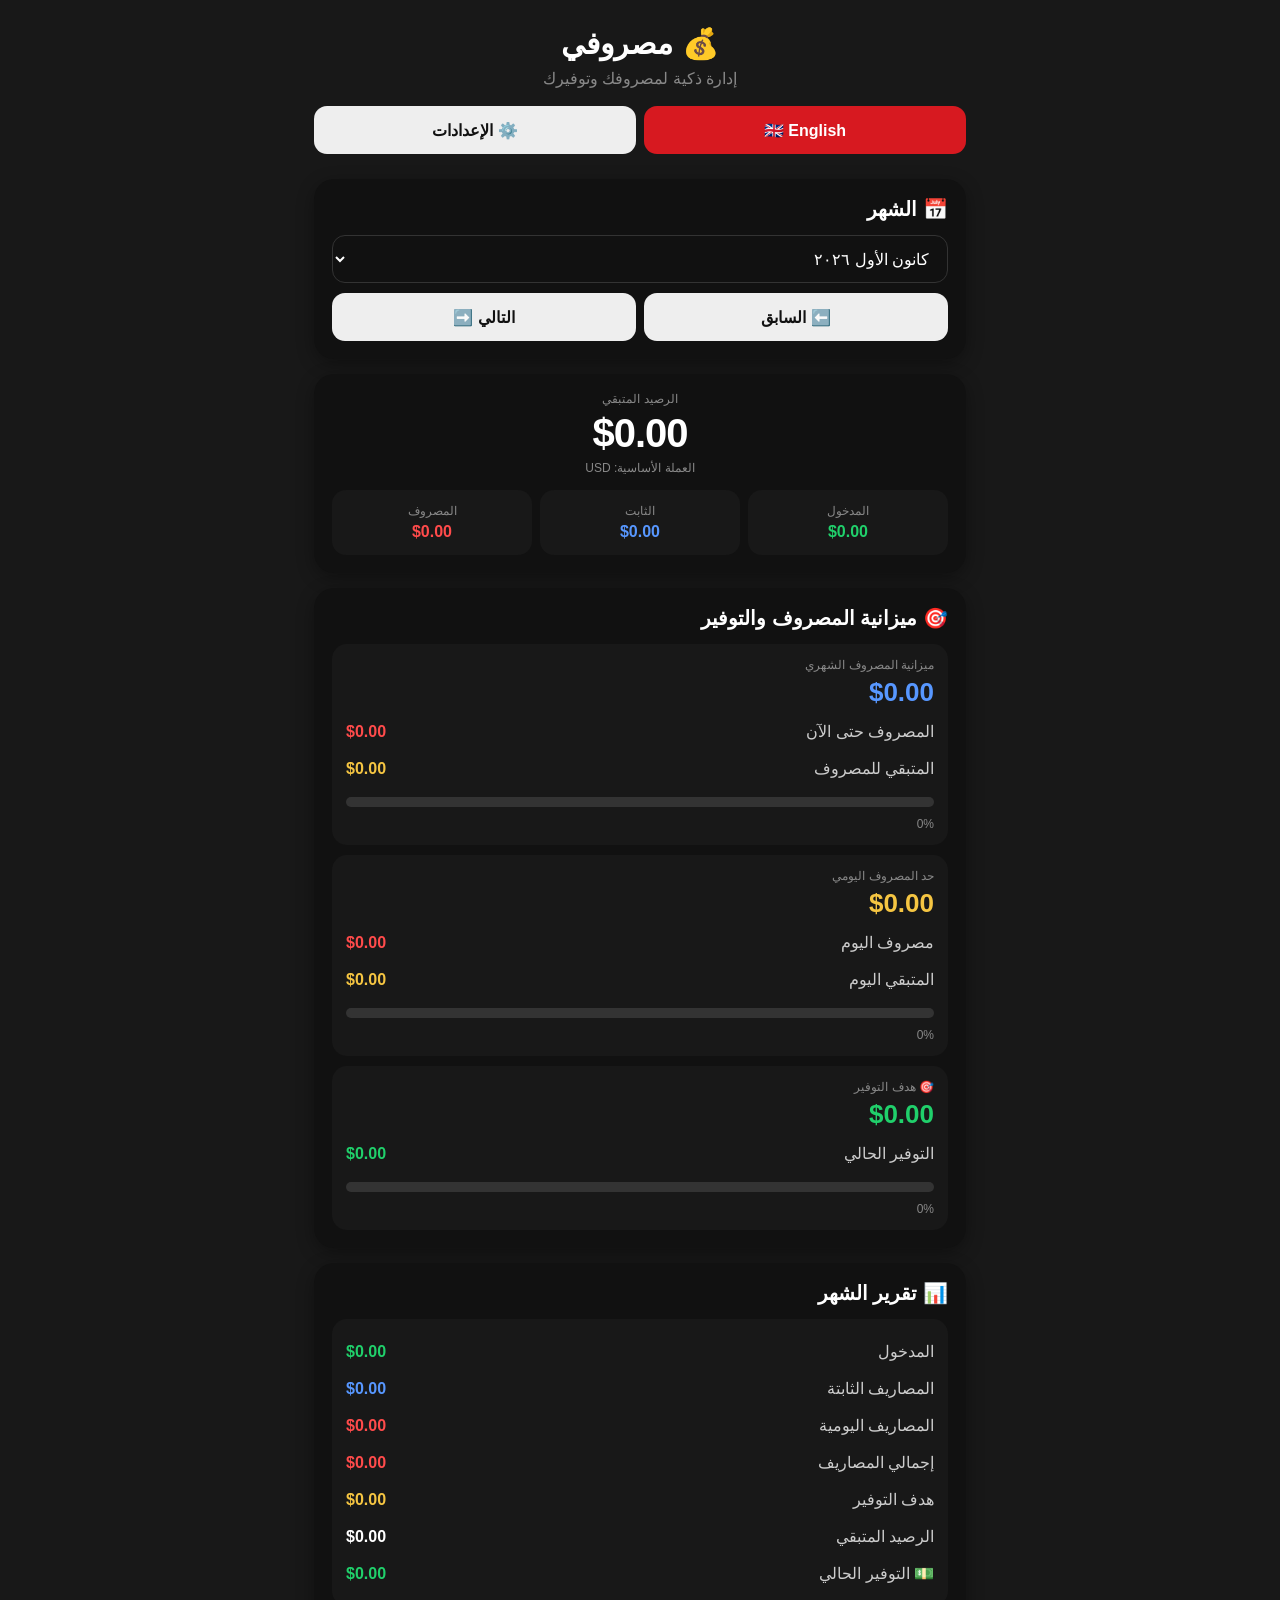
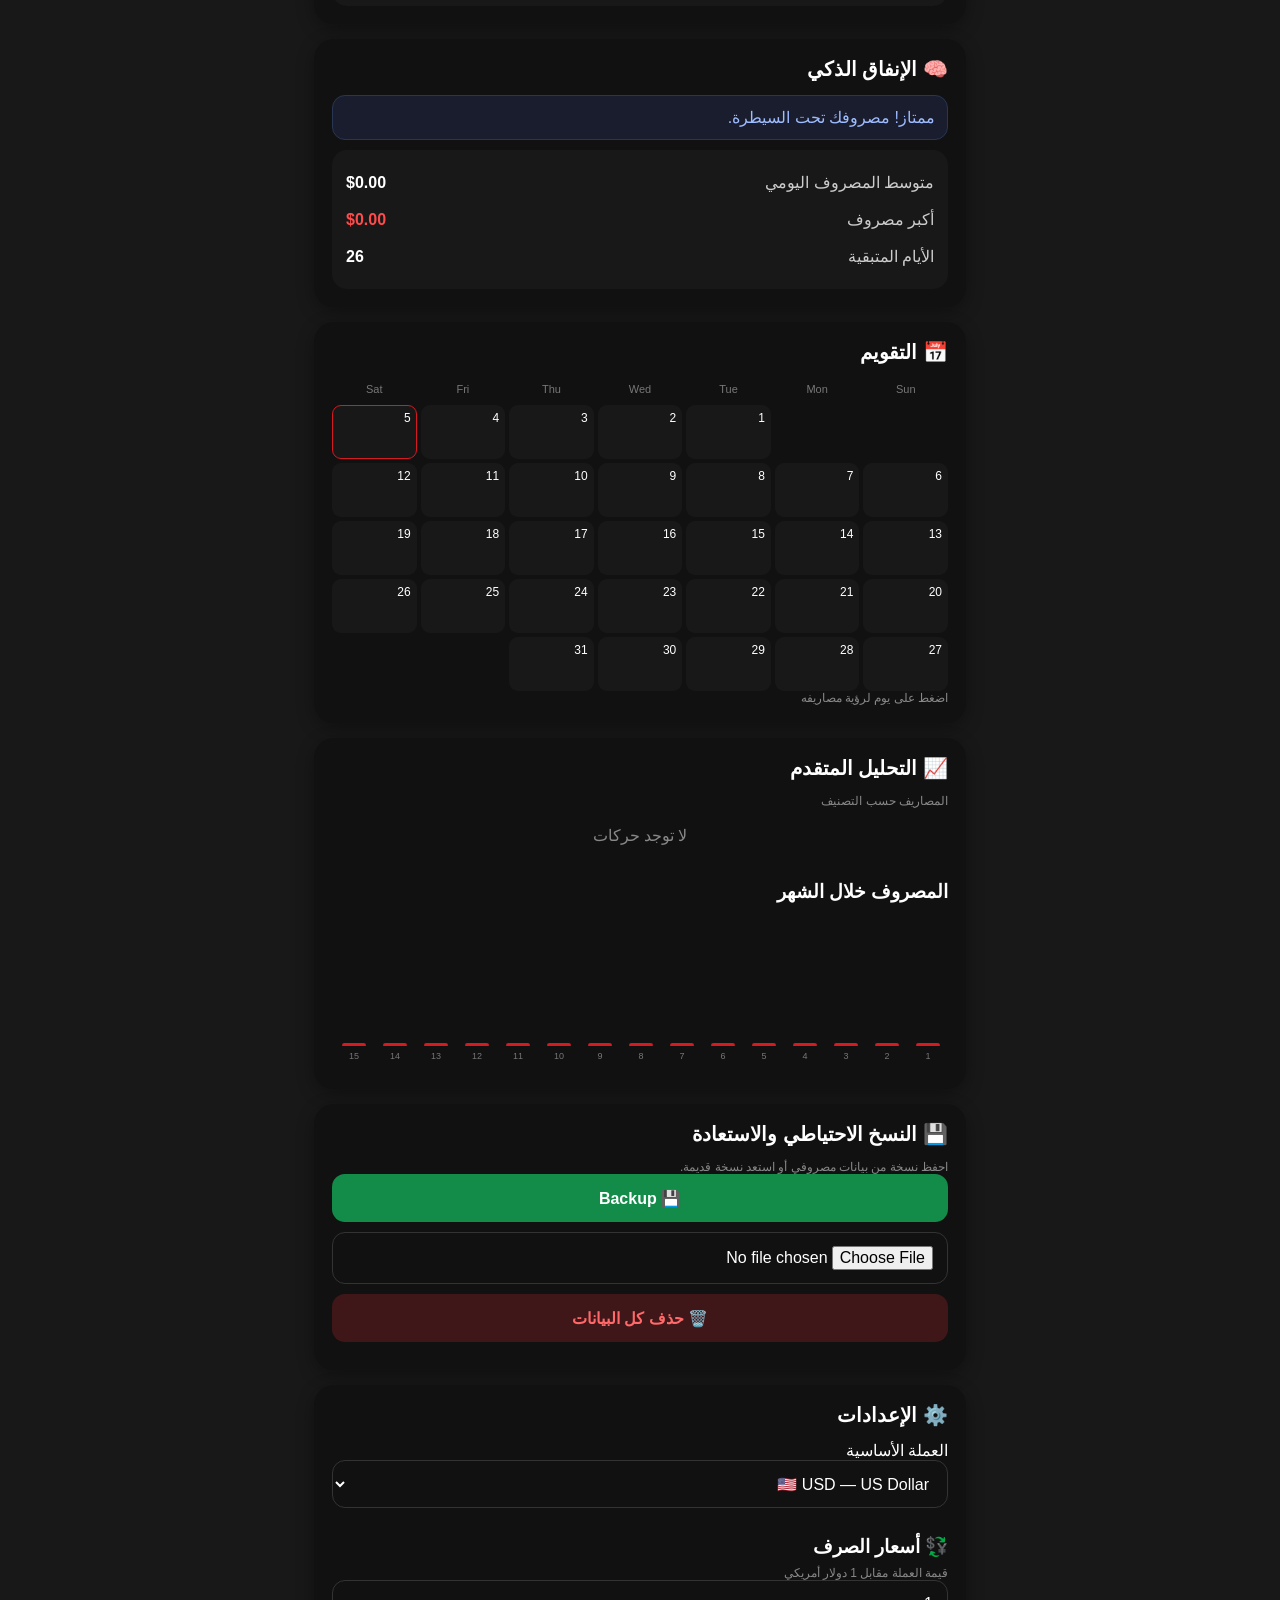
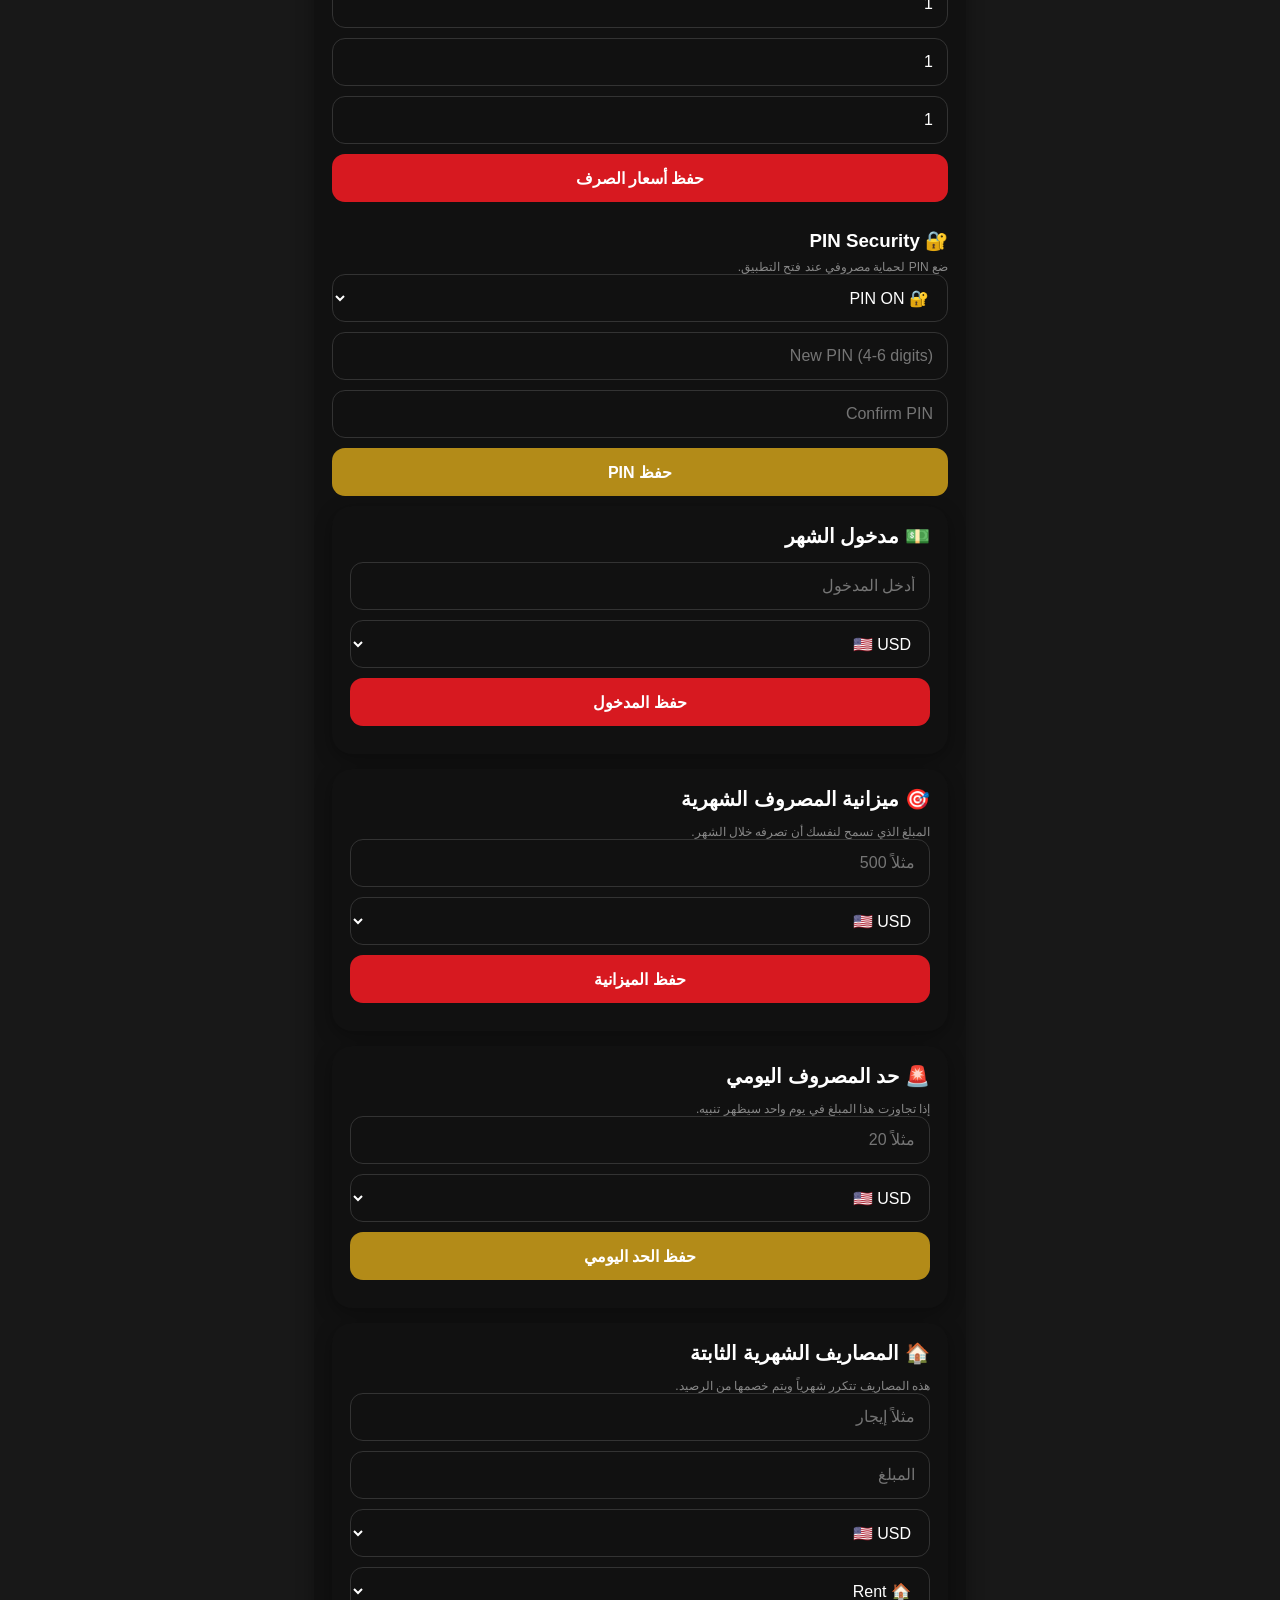
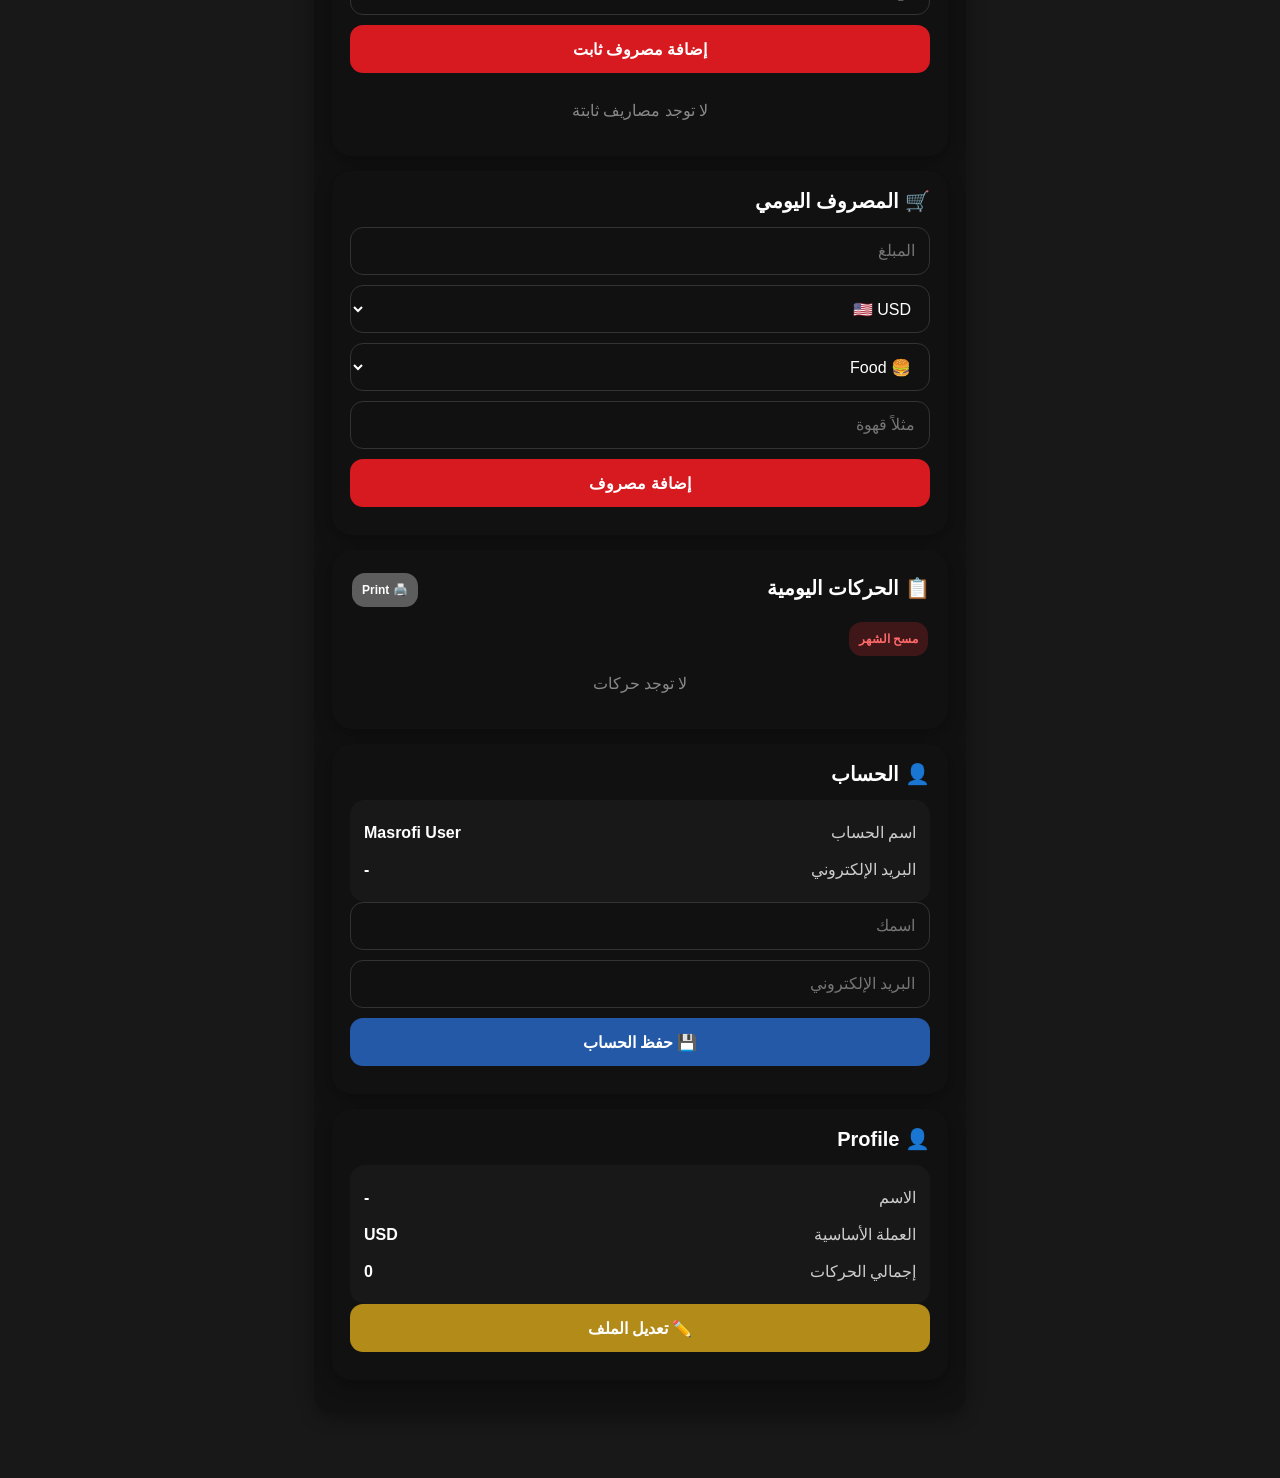
==== commit 7988ebc3: "index.html" ====
--- a/index.html
+++ b/index.html
@@ -7,7 +7,7 @@
 <meta name="apple-mobile-web-app-capable" content="yes">
 <meta name="apple-mobile-web-app-title" content="مصروفي">
 <link rel="manifest" href="./manifest.json">
-<title>مصروفي 6.0</title>
+<title>مصروفي 5.0</title>
 
 <style>
 *{
@@ -168,6 +168,558 @@
 margin-top:10px;
 overflow:hidden
 }
+
+.row{
+display:flex;
+justify-content:space-between;
+align-items:center;
+gap:10px;
+padding:9px 0
+}
+
+.row span{color:#ccc}
+
+.row strong{white-space:nowrap}
+
+.big{
+font-size:26px;
+font-weight:800;
+margin:5px 0
+}
+
+.progress{
+height:10px;
+background:#333;
+border-radius:20px;
+overflow:hidden;
+margin:10px 0
+}
+
+.bar{
+height:100%;
+width:0;
+border-radius:20px;
+background:#d71920;
+transition:width .7s ease
+}
+
+.savebar{background:#20d06b}
+
+.warning,
+.success,
+.smart,
+.alarm{
+padding:12px;
+border-radius:13px;
+margin-top:12px
+}
+
+.warning{
+background:#3b2d00;
+color:#ffd85a;
+display:none
+}
+
+.success{
+background:#0d321d;
+color:#58e58a;
+display:none
+}
+
+.smart{
+display:block;
+background:#191d2d;
+border:1px solid #293653;
+color:#9ebcff
+}
+
+.alarm{
+display:none;
+background:#3a1113;
+border:1px solid #7a2529;
+color:#ff7272
+}
+
+.item{
+display:flex;
+justify-content:space-between;
+align-items:center;
+gap:12px;
+padding:13px 0;
+border-bottom:1px solid #292929
+}
+
+.left{
+display:flex;
+align-items:center;
+gap:10px;
+min-width:0;
+flex:1
+}
+
+.icon{
+width:42px;
+height:42px;
+min-width:42px;
+border-radius:12px;
+background:#222;
+display:flex;
+align-items:center;
+justify-content:center;
+font-size:20px
+}
+
+.name{
+font-weight:700;
+word-break:break-word
+}
+
+.amount{
+font-weight:800;
+white-space:nowrap;
+text-align:right
+}
+
+.item>div:last-child{
+flex-shrink:0;
+text-align:right;
+max-width:50%
+}
+
+.smallbtn{
+width:auto;
+min-height:34px;
+padding:7px 10px;
+font-size:12px;
+margin:5px 2px 0
+}
+
+.edit{
+background:#17263e;
+color:#6fa4ff
+}
+
+.delete{
+background:#401719;
+color:#ff6969
+}
+
+.empty{
+text-align:center;
+color:#888;
+padding:18px 10px
+}
+
+.months{
+display:grid;
+grid-template-columns:1fr 1fr;
+gap:8px
+}
+
+.months button{margin:0}
+
+.section-head{
+display:flex;
+justify-content:space-between;
+align-items:center;
+gap:10px;
+margin-bottom:10px
+}
+
+.section-head h2{margin:0}
+
+/* DAILY GROUPS */
+
+.day-group{
+background:#181818;
+border-radius:16px;
+padding:12px;
+margin-bottom:12px;
+border:1px solid #292929
+}
+
+.day-header{
+display:flex;
+justify-content:space-between;
+align-items:center;
+gap:10px;
+padding-bottom:9px;
+margin-bottom:5px;
+border-bottom:1px solid #333
+}
+
+.day-title{
+font-weight:800;
+font-size:15px
+}
+
+.day-total{
+font-weight:900;
+color:#ff5b5b;
+white-space:nowrap
+}
+
+.day-item{
+display:flex;
+justify-content:space-between;
+gap:10px;
+padding:10px 2px;
+border-bottom:1px solid #242424
+}
+
+.day-item:last-child{border-bottom:0}
+
+.day-note{
+font-weight:700;
+word-break:break-word
+}
+
+.day-meta{
+font-size:11px;
+color:#777;
+margin-top:3px
+}
+
+.day-actions{
+text-align:right;
+white-space:nowrap
+}
+
+.history-total{
+background:#181818;
+border-radius:14px;
+padding:13px;
+margin-bottom:12px;
+display:flex;
+justify-content:space-between;
+font-weight:800
+}
+
+/* CALENDAR */
+
+.calendar-head{
+display:grid;
+grid-template-columns:repeat(7,1fr);
+gap:4px;
+margin-bottom:5px
+}
+
+.calendar-head div{
+text-align:center;
+color:#777;
+font-size:11px;
+padding:5px 0
+}
+
+.calendar{
+display:grid;
+grid-template-columns:repeat(7,1fr);
+gap:4px
+}
+
+.day{
+min-height:54px;
+background:#181818;
+border-radius:9px;
+padding:5px;
+position:relative;
+cursor:pointer;
+border:1px solid transparent
+}
+
+.day:hover{border-color:#444}
+
+.day.emptyday{
+background:transparent;
+cursor:default
+}
+
+.day.today{border-color:#d71920}
+
+.day-number{font-size:12px}
+
+.day-total-calendar{
+font-size:9px;
+color:#ff5b5b;
+margin-top:6px;
+white-space:nowrap;
+overflow:hidden
+}
+
+/* CHART */
+
+.chart{
+display:flex;
+align-items:flex-end;
+gap:7px;
+height:160px;
+padding:10px 3px;
+overflow-x:auto
+}
+
+.chart-col{
+min-width:34px;
+height:140px;
+display:flex;
+flex-direction:column;
+justify-content:flex-end;
+align-items:center
+}
+
+.chart-bar{
+width:24px;
+min-height:3px;
+background:#d71920;
+border-radius:7px 7px 2px 2px
+}
+
+.chart-label{
+font-size:9px;
+color:#777;
+margin-top:5px
+}
+
+.category-row{
+display:flex;
+align-items:center;
+gap:8px;
+margin:9px 0
+}
+
+.category-row .cat-name{
+width:105px;
+font-size:12px
+}
+
+.category-track{
+flex:1;
+height:9px;
+background:#292929;
+border-radius:20px;
+overflow:hidden
+}
+
+.category-fill{
+height:100%;
+background:#d71920;
+border-radius:20px
+}
+
+.category-money{
+width:75px;
+text-align:right;
+font-size:12px
+}
+
+/* MODAL */
+
+.modal{
+display:none;
+position:fixed;
+inset:0;
+background:#000a;
+padding:20px;
+z-index:50;
+overflow-y:auto
+}
+
+.modalbox{
+width:100%;
+max-width:500px;
+margin:50px auto;
+background:#111;
+padding:20px;
+border-radius:20px;
+box-shadow:0 15px 50px #000
+}
+
+.rtl{direction:rtl}
+
+/* PIN */
+
+#pinLock{
+position:fixed;
+inset:0;
+background:#080808;
+z-index:9999;
+display:flex;
+align-items:center;
+justify-content:center;
+padding:20px
+}
+
+.pinbox{
+width:100%;
+max-width:380px;
+background:#111;
+border-radius:25px;
+padding:28px 22px;
+text-align:center;
+box-shadow:0 15px 60px #000
+}
+
+.pinlogo{
+font-size:55px;
+margin-bottom:5px
+}
+
+.pinbox h1{font-size:27px}
+
+.pinbox p{color:#888}
+
+.pininput{
+text-align:center;
+font-size:28px;
+letter-spacing:12px;
+font-weight:900;
+margin-top:15px
+}
+
+.pinerror{
+color:#ff4b4b;
+min-height:22px;
+font-size:13px
+}
+
+.pinbutton{
+background:#d71920;
+font-size:18px
+}
+
+#pinSettingsBox{display:none}
+
+@media(max-width:500px){
+
+.container{
+padding:14px 10px 30px
+}
+
+.card{
+padding:15px;
+border-radius:18px
+}
+
+.balance-number{font-size:35px}
+
+.big{font-size:23px}
+
+}
+
+@media(max-width:400px){
+
+.stats{grid-template-columns:1fr}
+
+.stat{
+display:flex;
+justify-content:space-between;
+align-items:center;
+padding:12px 14px
+}
+
+.stat-value{margin:0}
+
+.day-item{flex-direction:column}
+
+.day-actions{text-align:left}
+
+}
+
+/* PRINT */
+
+@media print{
+
+body{
+background:#fff;
+color:#000
+}
+
+.container{
+max-width:none;
+padding:10px
+}
+
+.card{
+box-shadow:none;
+background:#fff;
+color:#000;
+border:1px solid #ddd
+}
+
+.top,
+#pinLock,
+button,
+input,
+select,
+.modal,
+#settings,
+#backupCard,
+.no-print{
+display:none!important
+}
+
+.small,
+.day-meta,
+.stat-title{
+color:#555
+}
+
+.box,
+.stat,
+.day-group,
+.history-total{
+background:#f5f5f5;
+color:#000
+}
+
+.red{color:#c00}
+.green{color:#087a3c}
+.blue{color:#174f9b}
+.gold{color:#9a7400}
+
+.print-title{display:block!important}
+
+}
+</style>
+</head>
+
+<body class="rtl">
+
+<div id="pinLock">
+
+<div class="pinbox">
+
+<div class="pinlogo">🔐</div>
+
+<h1 id="pinTitle">مصروفي</h1>
+
+<p id="pinText">
+أدخل رمز PIN للدخول
+</p>
+
+<input
+id="pinInput"
+class="pininput"
+type="password"
+inputmode="numeric"
+maxlength="6"
+placeholder="••••"
+autocomplete="off">
+
+<div class="pinerror" id="pinError"></div>
+
+<button
+class="pinbutton"
+onclick="checkPIN()"
+id="pinEnter">
+دخول
+</button>
+
+</div>
+
+</div>
+
+<div class="container">
+
 <div class="print-title" style="display:none;text-align:center">
 <h1>💰 مصروفي</h1>
 <div id="printDate"></div>
@@ -262,6 +814,7 @@
 <div class="warning" id="warning"></div>
 <div class="success" id="success"></div>
 
+<div class="alarm" id="dailyAlarm"></div>
 <div class="alarm" id="monthlyAlarm"></div>
 
 </div>
@@ -302,16 +855,27 @@
 
 <div class="box">
 
-<div class="small" id="baseBalanceDashLabel">
-الرصيد الأساسي
-</div>
-
-<div class="big gold" id="baseBalanceValue">$0</div>
+<div class="small" id="dailyLimitDashLabel">
+حد المصروف اليومي
+</div>
+
+<div class="big gold" id="dailyLimitValue">$0</div>
 
 <div class="row">
-<span id="baseBalanceInfoLabel">الرصيد الأساسي المضاف</span>
-<strong class="gold" id="baseBalanceInfoValue">$0</strong>
-</div>
+<span id="todaySpentLabel">مصروف اليوم</span>
+<strong class="red" id="todaySpentValue">$0</strong>
+</div>
+
+<div class="row">
+<span id="todayRemainingLabel">المتبقي اليوم</span>
+<strong class="gold" id="todayRemainingValue">$0</strong>
+</div>
+
+<div class="progress">
+<div class="bar" id="dailyBar"></div>
+</div>
+
+<div class="small" id="dailyPercent">0%</div>
 
 </div>
 
@@ -503,7 +1067,6 @@
 <select id="baseCurrency" onchange="changeBase()">
 
 <option value="USD">🇺🇸 USD — US Dollar</option>
-<option value="EUR">🇪🇺 EUR — Euro</option>
 <option value="CAD">🇨🇦 CAD — Canadian Dollar</option>
 <option value="LBP">🇱🇧 LBP — Lebanese Pound</option>
 <option value="SYP">🇸🇾 SYP — Syrian Pound</option>
@@ -516,7 +1079,6 @@
 قيمة العملة مقابل 1 دولار أمريكي
 </div>
 
-<input type="number" id="eur" placeholder="EUR per 1 USD">
 <input type="number" id="cad" placeholder="CAD per 1 USD">
 <input type="number" id="lbp" placeholder="LBP per 1 USD">
 <input type="number" id="syp" placeholder="SYP per 1 USD">
@@ -562,7 +1124,6 @@
 </button>
 
 </div>
-
 <!-- INCOME -->
 
 <div class="card">
@@ -579,7 +1140,6 @@
 <select id="incomeCurrency">
 
 <option value="USD">🇺🇸 USD</option>
-<option value="EUR">🇪🇺 EUR</option>
 <option value="CAD">🇨🇦 CAD</option>
 <option value="LBP">🇱🇧 LBP</option>
 <option value="SYP">🇸🇾 SYP</option>
@@ -616,7 +1176,6 @@
 <select id="budgetCurrency">
 
 <option value="USD">🇺🇸 USD</option>
-<option value="EUR">🇪🇺 EUR</option>
 <option value="CAD">🇨🇦 CAD</option>
 <option value="LBP">🇱🇧 LBP</option>
 <option value="SYP">🇸🇾 SYP</option>
@@ -633,23 +1192,26 @@
 
 </div>
 
-<!-- SAVINGS GOAL -->
+<!-- DAILY LIMIT -->
 
 <div class="card">
 
-<h2 id="savingsGoalTitle">🎯 هدف التوفير الشهري</h2>
-
-<div class="small" id="savingsGoalHelp">حدد المبلغ الذي تريد توفيره كل شهر. سيتم احتسابه تلقائياً في الرصيد الأساسي للشهر التالي.</div>
+<h2 id="dailyLimitTitle">
+🚨 حد المصروف اليومي
+</h2>
+
+<div class="small" id="dailyLimitHelp">
+إذا تجاوزت هذا المبلغ في يوم واحد سيظهر تنبيه.
+</div>
 
 <input
 type="number"
-id="savingsGoalInput"
-placeholder="مثلاً 100">
-
-<select id="savingsGoalCurrency">
+id="dailyLimitInput"
+placeholder="مثلاً 20">
+
+<select id="dailyLimitCurrency">
 
 <option value="USD">🇺🇸 USD</option>
-<option value="EUR">🇪🇺 EUR</option>
 <option value="CAD">🇨🇦 CAD</option>
 <option value="LBP">🇱🇧 LBP</option>
 <option value="SYP">🇸🇾 SYP</option>
@@ -657,51 +1219,13 @@
 </select>
 
 <button
-class="greenBtn"
-onclick="saveSavingsGoal()"
-id="savingsGoalBtn">
-حفظ هدف التوفير
+class="goldBtn"
+onclick="saveDailyLimit()"
+id="dailyLimitBtn">
+حفظ الحد اليومي
 </button>
 
-<div class="small" id="savingsGoalSaved"></div>
-
-</div>
-
-<!-- BASE BALANCE -->
-
-<div class="card">
-
-<h2 id="baseBalanceTitle">
-💰 الرصيد الأساسي
-</h2>
-
-<div class="small" id="baseBalanceHelp">
-المبلغ الأساسي الذي تبدأ به، ويُضاف إلى الرصيد تلقائياً.
-</div>
-
-<input
-type="number"
-id="baseBalanceInput"
-placeholder="مثلاً 1000">
-
-<select id="baseBalanceCurrency">
-
-<option value="USD">🇺🇸 USD</option>
-<option value="EUR">🇪🇺 EUR</option>
-<option value="CAD">🇨🇦 CAD</option>
-<option value="LBP">🇱🇧 LBP</option>
-<option value="SYP">🇸🇾 SYP</option>
-
-</select>
-
-<button
-class="goldBtn"
-onclick="saveBaseBalance()"
-id="baseBalanceBtn">
-حفظ الرصيد الأساسي
-</button>
-
-<div class="small" id="baseBalanceSaved"></div>
+<div class="small" id="dailyLimitSaved"></div>
 
 </div>
 
@@ -729,7 +1253,6 @@
 <select id="fixedCurrency">
 
 <option value="USD">🇺🇸 USD</option>
-<option value="EUR">🇪🇺 EUR</option>
 <option value="CAD">🇨🇦 CAD</option>
 <option value="LBP">🇱🇧 LBP</option>
 <option value="SYP">🇸🇾 SYP</option>
@@ -774,7 +1297,6 @@
 <select id="dailyCurrency">
 
 <option value="USD">🇺🇸 USD</option>
-<option value="EUR">🇪🇺 EUR</option>
 <option value="CAD">🇨🇦 CAD</option>
 <option value="LBP">🇱🇧 LBP</option>
 <option value="SYP">🇸🇾 SYP</option>
@@ -884,6 +1406,7 @@
 </button>
 
 </div>
+
 <!-- PROFILE -->
 
 <div class="card" id="profileCard">
@@ -952,7 +1475,6 @@
 <select id="editCurrency">
 
 <option value="USD">🇺🇸 USD</option>
-<option value="EUR">🇪🇺 EUR</option>
 <option value="CAD">🇨🇦 CAD</option>
 <option value="LBP">🇱🇧 LBP</option>
 <option value="SYP">🇸🇾 SYP</option>
@@ -993,10 +1515,7 @@
 
 </div>
 
-</div>
-
 <script>
-
 /* =====================================================
    TRANSLATIONS
 ===================================================== */
@@ -1027,12 +1546,9 @@
 spentSoFar:"المصروف حتى الآن",
 remaining:"المتبقي للمصروف",
 
-baseBalanceDash:"الرصيد الأساسي",
-baseBalance:"الرصيد الأساسي",
-
-savingsGoalTitle:"🎯 هدف التوفير الشهري",
-savingsGoalHelp:"حدد المبلغ الذي تريد توفيره كل شهر. سيتم احتسابه تلقائياً في الرصيد الأساسي للشهر التالي.",
-saveSavingsGoal:"حفظ هدف التوفير",
+dailyLimitDash:"حد المصروف اليومي",
+todaySpent:"مصروف اليوم",
+todayRemaining:"المتبقي اليوم",
 
 goal:"🎯 هدف التوفير",
 savings:"التوفير الحالي",
@@ -1052,9 +1568,9 @@
 budgetHelp:"المبلغ الذي تسمح لنفسك أن تصرفه خلال الشهر.",
 saveBudget:"حفظ الميزانية",
 
-baseBalanceTitle:"💰 الرصيد الأساسي",
-baseBalanceHelp:"المبلغ الأساسي الذي تبدأ به، ويُضاف إلى الرصيد تلقائياً.",
-saveBaseBalance:"حفظ الرصيد الأساسي",
+dailyLimitTitle:"🚨 حد المصروف اليومي",
+dailyLimitHelp:"إذا تجاوزت هذا المبلغ في يوم واحد سيظهر تنبيه.",
+saveDailyLimit:"حفظ الحد اليومي",
 
 fixedTitle:"🏠 المصاريف الشهرية الثابتة",
 fixedHelp:"هذه المصاريف تتكرر شهرياً ويتم خصمها من الرصيد.",
@@ -1127,15 +1643,19 @@
 profileName:"الاسم",
 profileCurrency:"العملة الأساسية",
 profileExpenses:"إجمالي الحركات",
-profileEdit:"✏️ تعديل الملف"
+profileEdit:"✏️ تعديل الملف",
+
+editExpense:"✏️ تعديل المصروف",
+save:"حفظ",
+cancel:"إلغاء"
 
 },
 
 en:{
 
-title:"💰 Masrofi",
-subtitle:"Smart expense and savings management",
-lang:"🇸🇦 العربية",
+title:"💰 My Expenses",
+subtitle:"Smart Spending & Savings Manager",
+lang:"🇱🇧 العربية",
 settings:"⚙️ Settings",
 
 month:"📅 Month",
@@ -1143,7 +1663,7 @@
 next:"Next ➡️",
 
 balance:"Remaining Balance",
-base:"Base Currency:",
+base:"Base currency:",
 
 income:"Income",
 fixed:"Fixed",
@@ -1152,25 +1672,22 @@
 budgetDash:"🎯 Spending Budget & Savings",
 
 budget:"Monthly Spending Budget",
-spentSoFar:"Spent So Far",
-remaining:"Remaining Budget",
-
-baseBalanceDash:"Base Balance",
-baseBalance:"Base Balance",
-
-savingsGoalTitle:"🎯 Monthly Savings Goal",
-savingsGoalHelp:"Set the amount you want to save every month. It will automatically be added to the next month's base balance.",
-saveSavingsGoal:"Save Savings Goal",
+spentSoFar:"Spent so far",
+remaining:"Budget remaining",
+
+dailyLimitDash:"Daily Spending Limit",
+todaySpent:"Today's spending",
+todayRemaining:"Remaining today",
 
 goal:"🎯 Savings Goal",
-savings:"Current Savings",
+savings:"Current savings",
 
 report:"📊 Monthly Report",
-total:"Total Expenses",
-goalReport:"Savings Goal",
+total:"Total expenses",
+goalReport:"Savings goal",
 
 rates:"💱 Exchange Rates",
-ratesHelp:"Currency value compared to 1 USD",
+ratesHelp:"Value of each currency per 1 USD",
 saveRates:"Save Exchange Rates",
 
 incomeMonth:"💵 Monthly Income",
@@ -1180,12 +1697,12 @@
 budgetHelp:"The amount you allow yourself to spend during the month.",
 saveBudget:"Save Budget",
 
-baseBalanceTitle:"💰 Base Balance",
-baseBalanceHelp:"The starting amount that is automatically added to your balance.",
-saveBaseBalance:"Save Base Balance",
+dailyLimitTitle:"🚨 Daily Spending Limit",
+dailyLimitHelp:"An alert appears when you exceed this amount in one day.",
+saveDailyLimit:"Save Daily Limit",
 
 fixedTitle:"🏠 Monthly Fixed Expenses",
-fixedHelp:"These expenses repeat every month and are deducted from your balance.",
+fixedHelp:"These expenses repeat monthly and are deducted from your balance.",
 addFixed:"Add Fixed Expense",
 
 daily:"🛒 Daily Expense",
@@ -1202,8 +1719,8 @@
 name:"Please enter a valid name and amount.",
 
 over:"🚨 You exceeded your spending budget!",
-low:"⚠️ You are approaching your budget limit.",
-good:"✅ Excellent! Your spending is under control.",
+low:"⚠️ You are close to your budget limit.",
+good:"✅ Great! Your spending is under control.",
 
 dailyOver:"🚨 You exceeded your daily spending limit!",
 dailyDiff:"Amount over daily limit:",
@@ -1215,51 +1732,346 @@
 smartTitle:"🧠 Smart Spending",
 
 calendar:"📅 Calendar",
-calendarHint:"Press a day to see its expenses",
+calendarHint:"Tap a day to see its expenses",
 
 advanced:"📈 Advanced Analysis",
 category:"Expenses by Category",
-chart:"Spending During the Month",
+chart:"Spending During Month",
 
 backup:"💾 Backup & Restore",
-backupHelp:"Save a copy of your Masrofi data or restore an old backup.",
+backupHelp:"Save a copy of your Masrofi data or restore an old copy.",
 backupBtn:"💾 Backup",
-reset:"🗑️ Delete All Data",
-
-average:"Daily Average",
-largest:"Largest Expense",
-days:"Days Left",
-
-smartGood:"Excellent! Your spending is under control.",
-smartWarning:"Attention! You are approaching your monthly budget.",
+reset:"🗑️ Reset All Data",
+
+average:"Daily spending average",
+largest:"Largest expense",
+days:"Days remaining",
+
+smartGood:"Great! Your spending is under control.",
+smartWarning:"Watch out! You are getting close to your monthly budget.",
 smartOver:"Warning! You exceeded your spending budget.",
 
 noExpenses:"No transactions",
 noFixed:"No fixed expenses",
 
-dayExpenses:"Expenses for This Day",
-dayTotal:"Day Total",
-monthTotal:"Monthly Expense Total",
-
-monthlyRemaining:"Remaining After Fixed Expenses & Savings",
-savingsTarget:"Savings Goal",
-
-printDate:"Print Date:",
+dayExpenses:"Expenses for this day",
+dayTotal:"Day total",
+monthTotal:"Monthly spending total",
+
+monthlyRemaining:"Remaining after fixed expenses & savings",
+savingsTarget:"Savings goal",
+
+printDate:"Print date:",
 
 account:"👤 Account",
-accountName:"Account Name",
+accountName:"Account name",
 accountEmail:"Email",
 saveAccount:"💾 Save Account",
 
 profile:"👤 Profile",
 profileName:"Name",
-profileCurrency:"Base Currency",
-profileExpenses:"Total Transactions",
-profileEdit:"✏️ Edit Profile"
+profileCurrency:"Base currency",
+profileExpenses:"Total transactions",
+profileEdit:"✏️ Edit Profile",
+
+editExpense:"✏️ Edit Expense",
+save:"Save",
+cancel:"Cancel"
 
 }
 
 };
+
+/* =====================================================
+   DATA
+===================================================== */
+
+let lang=
+localStorage.getItem("language")||"ar";
+
+let current=
+localStorage.getItem("currentMonth")||
+new Date().toISOString().slice(0,7);
+
+let data=
+JSON.parse(
+localStorage.getItem("financeData")||"{}"
+);
+
+let settingsData=
+JSON.parse(
+localStorage.getItem("settings")||
+'{"baseCurrency":"USD","rates":{"USD":1,"CAD":1,"LBP":1,"SYP":1},"pinEnabled":true,"pin":""}'
+);
+
+let accountData=
+JSON.parse(
+localStorage.getItem("accountData")||
+'{"name":"","email":""}'
+);
+
+let editId=null;
+
+/* =====================================================
+   HELPERS
+===================================================== */
+
+function t(k){
+return T[lang][k];
+}
+
+function monthData(){
+
+if(!data[current]){
+
+data[current]={
+income:null,
+budget:null,
+dailyLimit:null,
+fixed:[],
+expenses:[]
+};
+
+}
+
+if(!data[current].fixed)
+data[current].fixed=[];
+
+if(!data[current].expenses)
+data[current].expenses=[];
+
+return data[current];
+
+}
+
+function save(){
+
+localStorage.setItem(
+"financeData",
+JSON.stringify(data)
+);
+
+}
+
+function saveSettings(){
+
+localStorage.setItem(
+"settings",
+JSON.stringify(settingsData)
+);
+
+}
+
+function saveAccountData(){
+
+localStorage.setItem(
+"accountData",
+JSON.stringify(accountData)
+);
+
+}
+
+function escape(x){
+
+return String(x).replace(
+/[&<>"']/g,
+m=>({
+
+"&":"&amp;",
+"<":"&lt;",
+">":"&gt;",
+'"':"&quot;",
+"'":"&#039;"
+
+}[m])
+);
+
+}
+
+/* =====================================================
+   CURRENCY
+===================================================== */
+
+function toUSD(a,c){
+
+let r=Number(
+settingsData.rates[c]
+);
+
+return r>0
+?
+Number(a)/r
+:
+0;
+
+}
+
+function toBase(a,c){
+
+return toUSD(a,c)*
+Number(
+settingsData.rates[
+settingsData.baseCurrency
+]||1
+);
+
+}
+
+function money(
+a,
+c=settingsData.baseCurrency
+){
+
+a=Number(a)||0;
+
+if(c==="USD")
+return "$"+a.toFixed(2);
+
+if(c==="CAD")
+return "CA$"+a.toFixed(2);
+
+if(c==="LBP")
+return "LBP "+
+Math.round(a)
+.toLocaleString("en-US");
+
+if(c==="SYP")
+return "SYP "+
+Math.round(a)
+.toLocaleString("en-US");
+
+return c+" "+a.toFixed(2);
+
+}
+
+function total(list){
+
+return list.reduce(
+(s,x)=>
+s+toBase(
+x.amount,
+x.currency
+),
+0
+);
+
+}
+
+/* =====================================================
+   ACCOUNT
+===================================================== */
+
+function saveAccount(){
+
+let name=
+document.getElementById(
+"accountName"
+).value.trim();
+
+let email=
+document.getElementById(
+"accountEmail"
+).value.trim();
+
+if(!name){
+
+alert(
+lang==="ar"
+?
+"يرجى إدخال اسم الحساب."
+:
+"Please enter your account name."
+);
+
+return;
+
+}
+
+accountData.name=name;
+accountData.email=email;
+
+saveAccountData();
+
+renderAccount();
+
+alert(
+lang==="ar"
+?
+"تم حفظ الحساب ✅"
+:
+"Account saved successfully ✅"
+);
+
+}
+
+function renderAccount(){
+
+let name=
+accountData.name||"Masrofi User";
+
+let email=
+accountData.email||"-";
+
+document.getElementById(
+"accountNameDisplay"
+).textContent=name;
+
+document.getElementById(
+"accountEmailDisplay"
+).textContent=email;
+
+document.getElementById(
+"accountName"
+).value=
+accountData.name||"";
+
+document.getElementById(
+"accountEmail"
+).value=
+accountData.email||"";
+
+renderProfile();
+
+}
+
+function renderProfile(){
+
+document.getElementById(
+"profileName"
+).textContent=
+accountData.name||"-";
+
+document.getElementById(
+"profileCurrency"
+).textContent=
+settingsData.baseCurrency;
+
+let count=0;
+
+Object.keys(data).forEach(
+month=>{
+
+if(data[month] &&
+data[month].expenses){
+
+count+=
+data[month].expenses.length;
+
+}
+
+});
+
+document.getElementById(
+"profileExpenses"
+).textContent=
+count;
+
+}
+
+/* =====================================================
+   PIN
+===================================================== */
+
 function pinEnabled(){
 
 return settingsData.pinEnabled!==false;
@@ -1579,7 +2391,6 @@
 if(a<=0){
 
 alert(t("valid"));
-
 return;
 
 }
@@ -1621,7 +2432,6 @@
 if(a<=0){
 
 alert(t("valid"));
-
 return;
 
 }
@@ -1651,30 +2461,29 @@
    DAILY LIMIT
 ===================================================== */
 
-function saveSavingsGoal(){
+function saveDailyLimit(){
 
 let a=
 Number(
 document.getElementById(
-"savingsGoalInput"
+"dailyLimitInput"
 ).value
 );
 
-if(a<0){
+if(a<=0){
 
 alert(t("valid"));
-
 return;
 
 }
 
-monthData().savingsGoal={
+monthData().dailyLimit={
 
 amount:a,
 
 currency:
 document.getElementById(
-"savingsGoalCurrency"
+"dailyLimitCurrency"
 ).value
 
 };
@@ -1682,45 +2491,7 @@
 save();
 
 document.getElementById(
-"savingsGoalInput"
-).value="";
-
-update();
-
-}
-
-function saveBaseBalance(){
-
-let a=
-Number(
-document.getElementById(
-"baseBalanceInput"
-).value
-);
-
-if(a<0){
-
-alert(t("valid"));
-
-return;
-
-}
-
-monthData().baseBalance={
-
-amount:a,
-
-currency:
-document.getElementById(
-"baseBalanceCurrency"
-).value
-
-};
-
-save();
-
-document.getElementById(
-"baseBalanceInput"
+"dailyLimitInput"
 ).value="";
 
 update();
@@ -1748,7 +2519,6 @@
 if(!name||a<=0){
 
 alert(t("name"));
-
 return;
 
 }
@@ -1836,7 +2606,6 @@
 if(!n.trim()||a<=0){
 
 alert(t("name"));
-
 return;
 
 }
@@ -1866,7 +2635,6 @@
 if(a<=0){
 
 alert(t("valid"));
-
 return;
 
 }
@@ -1932,6 +2700,7 @@
 hour:"2-digit",
 minute:"2-digit"
 }
+
 )
 
 };
@@ -1982,6 +2751,7 @@
 update();
 
 }
+
 /* =====================================================
    EDIT DAILY
 ===================================================== */
@@ -2103,8 +2873,6 @@
 
 income:null,
 budget:null,
-baseBalance:null,
-savingsGoal:null,
 dailyLimit:null,
 fixed:[],
 expenses:[]
@@ -2158,6 +2926,19 @@
 
 let m=monthData();
 
+let today=
+getTodayTotal();
+
+let dailyLimit=
+m.dailyLimit
+?
+toBase(
+m.dailyLimit.amount,
+m.dailyLimit.currency
+)
+:
+0;
+
 let monthly=
 total(m.expenses);
 
@@ -2171,12 +2952,39 @@
 :
 0;
 
+let dailyBox=
+document.getElementById(
+"dailyAlarm"
+);
+
 let monthlyBox=
 document.getElementById(
 "monthlyAlarm"
 );
 
+dailyBox.style.display="none";
 monthlyBox.style.display="none";
+
+if(
+dailyLimit>0 &&
+today>dailyLimit
+){
+
+let diff=
+today-dailyLimit;
+
+dailyBox.innerHTML=
+"🚨 "+
+t("dailyOver")+
+"<br>"+
+t("dailyDiff")+
+" <strong>"+
+money(diff)+
+"</strong>";
+
+dailyBox.style.display="block";
+
+}
 
 if(
 monthlyBudget>0 &&
@@ -2562,6 +3370,8 @@
 }
 );
 
+}
+
 /* =====================================================
    SMART SPENDING
 ===================================================== */
@@ -2671,18 +3481,6 @@
 
 if(budget>0){
 
-if(daily>budget)
-message=t("smartOver");
-
-else if(daily>=budget*.85)
-message=t("smartWarning");
-
-}
-
-document.getElementById(
-"smartMessage"
-).textContent=
-message;
 if(daily>budget)
 message=t("smartOver");
 
@@ -2961,72 +3759,6 @@
    MAIN UPDATE
 ===================================================== */
 
-function getEffectiveBaseBalance(monthKey){
-
-let seen={};
-let key=monthKey;
-let carry=0;
-let first=true;
-
-while(key && !seen[key]){
-
-seen[key]=true;
-
-let md=data[key];
-
-if(md && md.baseBalance){
-
-let base=toBase(md.baseBalance.amount,md.baseBalance.currency);
-
-let monthGoal=md.savingsGoal
-?toBase(md.savingsGoal.amount,md.savingsGoal.currency)
-:0;
-
-return base+monthGoal+carry;
-
-}
-
-/* The selected month's own goal is saved for the NEXT month. */
-if(!first && md && md.savingsGoal){
-
-carry+=toBase(md.savingsGoal.amount,md.savingsGoal.currency);
-
-}
-
-first=false;
-
-let previous=new Date(key+"-01");
-
-previous.setMonth(previous.getMonth()-1);
-
-key=previous.getFullYear()+"-"+String(previous.getMonth()+1).padStart(2,"0");
-
-}
-
-return carry;
-
-}
-
-function getSavingsGoal(m){
-
-if(m.savingsGoal){
-
-return Math.max(0,toBase(m.savingsGoal.amount,m.savingsGoal.currency));
-
-}
-
-/* Keep compatibility with older Masrofi data. */
-
-let income=m.income?toBase(m.income.amount,m.income.currency):0;
-
-let fixed=total(m.fixed||[]);
-
-let budget=m.budget?toBase(m.budget.amount,m.budget.currency):0;
-
-return m.budget?Math.max(0,income-fixed-budget):Math.max(0,income-fixed);
-
-}
-
 function update(){
 
 months();
@@ -3062,12 +3794,36 @@
 :
 0;
 
-let baseBalance=getEffectiveBaseBalance(current);
-
-let goal=getSavingsGoal(m);
+let dailyLimit=
+m.dailyLimit
+?
+toBase(
+m.dailyLimit.amount,
+m.dailyLimit.currency
+)
+:
+0;
+
+let todaySpent=
+getTodayTotal();
+
+let todayRemaining=
+dailyLimit-todaySpent;
+
+let goal=
+m.budget
+?
+Math.max(
+0,
+income-fixed-budget
+)
+:
+Math.max(
+0,
+income-fixed
+);
 
 let balance=
-baseBalance+
 income-
 fixed-
 daily-
@@ -3080,6 +3836,13 @@
 budget>0
 ?
 (daily/budget)*100
+:
+0;
+
+let dailyPct=
+dailyLimit>0
+?
+(todaySpent/dailyLimit)*100
 :
 0;
 
@@ -3162,17 +3925,43 @@
 ).textContent=
 Math.round(budgetPct)+"%";
 
-/* BASE BALANCE */
-
-document.getElementById(
-"baseBalanceValue"
+/* DAILY LIMIT */
+
+document.getElementById(
+"dailyLimitValue"
 ).textContent=
-money(baseBalance);
-
-document.getElementById(
-"baseBalanceInfoValue"
+money(dailyLimit);
+
+document.getElementById(
+"todaySpentValue"
 ).textContent=
-money(baseBalance);
+money(todaySpent);
+
+document.getElementById(
+"todayRemainingValue"
+).textContent=
+money(
+Math.max(
+0,
+todayRemaining
+)
+);
+
+document.getElementById(
+"dailyBar"
+).style.width=
+Math.min(
+100,
+Math.max(
+0,
+dailyPct
+)
+)+"%";
+
+document.getElementById(
+"dailyPercent"
+).textContent=
+Math.round(dailyPct)+"%";
 
 /* SAVINGS */
 
@@ -3268,27 +4057,16 @@
 "";
 
 document.getElementById(
-"baseBalanceSaved"
+"dailyLimitSaved"
 ).textContent=
-m.baseBalance
-?
-t("baseBalanceDash")+": "+
+m.dailyLimit
+?
+t("dailyLimitDash")+": "+
 money(
-m.baseBalance.amount,
-m.baseBalance.currency
-) : 
-"";
-
-document.getElementById(
-"savingsGoalSaved"
-).textContent=
-m.savingsGoal
-?
-t("goal")+": "+
-money(
-m.savingsGoal.amount,
-m.savingsGoal.currency
-) : 
+m.dailyLimit.amount,
+m.dailyLimit.currency
+)
+:
 "";
 
 /* WARNINGS */
@@ -3373,7 +4151,7 @@
 
 let backup={
 
-version:"6.0",
+version:"5.0",
 
 date:
 new Date().toISOString(),
@@ -3424,34 +4202,6 @@
 URL.revokeObjectURL(url);
 
 }
-2
-)
-],
-{
-type:"application/json"
-}
-);
-
-let url=
-URL.createObjectURL(blob);
-
-let a=
-document.createElement("a");
-
-a.href=url;
-
-a.download=
-"masrofi-backup.json";
-
-document.body.appendChild(a);
-
-a.click();
-
-a.remove();
-
-URL.revokeObjectURL(url);
-
-}
 
 function restoreData(event){
 
@@ -3495,9 +4245,6 @@
 
 if(!settingsData.rates.USD)
 settingsData.rates.USD=1;
-
-if(!settingsData.rates.EUR)
-settingsData.rates.EUR=1;
 
 if(!settingsData.rates.CAD)
 settingsData.rates.CAD=1;
@@ -3617,7 +4364,6 @@
 
 rates:{
 USD:1,
-EUR:1,
 CAD:1,
 LBP:1,
 SYP:1
@@ -3700,7 +4446,9 @@
 spentSoFar:"spentSoFar",
 remaining:"remainingBudget",
 
-baseBalanceDash:"baseBalanceDashLabel",
+dailyLimitDash:"dailyLimitDashLabel",
+todaySpent:"todaySpentLabel",
+todayRemaining:"todayRemainingLabel",
 
 goal:"goalLabel",
 savings:"currentSavingsLabel",
@@ -3718,13 +4466,9 @@
 budgetHelp:"budgetHelp",
 saveBudget:"budgetBtn",
 
-savingsGoalTitle:"savingsGoalTitle",
-savingsGoalHelp:"savingsGoalHelp",
-saveSavingsGoal:"savingsGoalBtn",
-
-baseBalanceTitle:"baseBalanceTitle",
-baseBalanceHelp:"baseBalanceHelp",
-saveBaseBalance:"baseBalanceBtn",
+dailyLimitTitle:"dailyLimitTitle",
+dailyLimitHelp:"dailyLimitHelp",
+saveDailyLimit:"dailyLimitBtn",
 
 fixedTitle:"fixedTitle",
 fixedHelp:"fixedHelp",
@@ -3948,9 +4692,6 @@
 if(!settingsData.rates.USD)
 settingsData.rates.USD=1;
 
-if(!settingsData.rates.EUR)
-settingsData.rates.EUR=1;
-
 if(!settingsData.rates.CAD)
 settingsData.rates.CAD=1;
 
@@ -3969,11 +4710,6 @@
 settingsData.baseCurrency;
 
 document.getElementById(
-"eur"
-).value=
-settingsData.rates.EUR||"";
-
-document.getElementById(
 "cad"
 ).value=
 settingsData.rates.CAD||"";
@@ -4014,13 +4750,6 @@
 
 function saveRates(){
 
-let eur=
-Number(
-document.getElementById(
-"eur"
-).value
-);
-
 let cad=
 Number(
 document.getElementById(
@@ -4043,7 +4772,6 @@
 );
 
 if(
-eur<=0||
 cad<=0||
 lbp<=0||
 syp<=0
@@ -4057,7 +4785,6 @@
 settingsData.rates={
 
 USD:1,
-EUR:eur,
 CAD:cad,
 LBP:lbp,
 SYP:syp
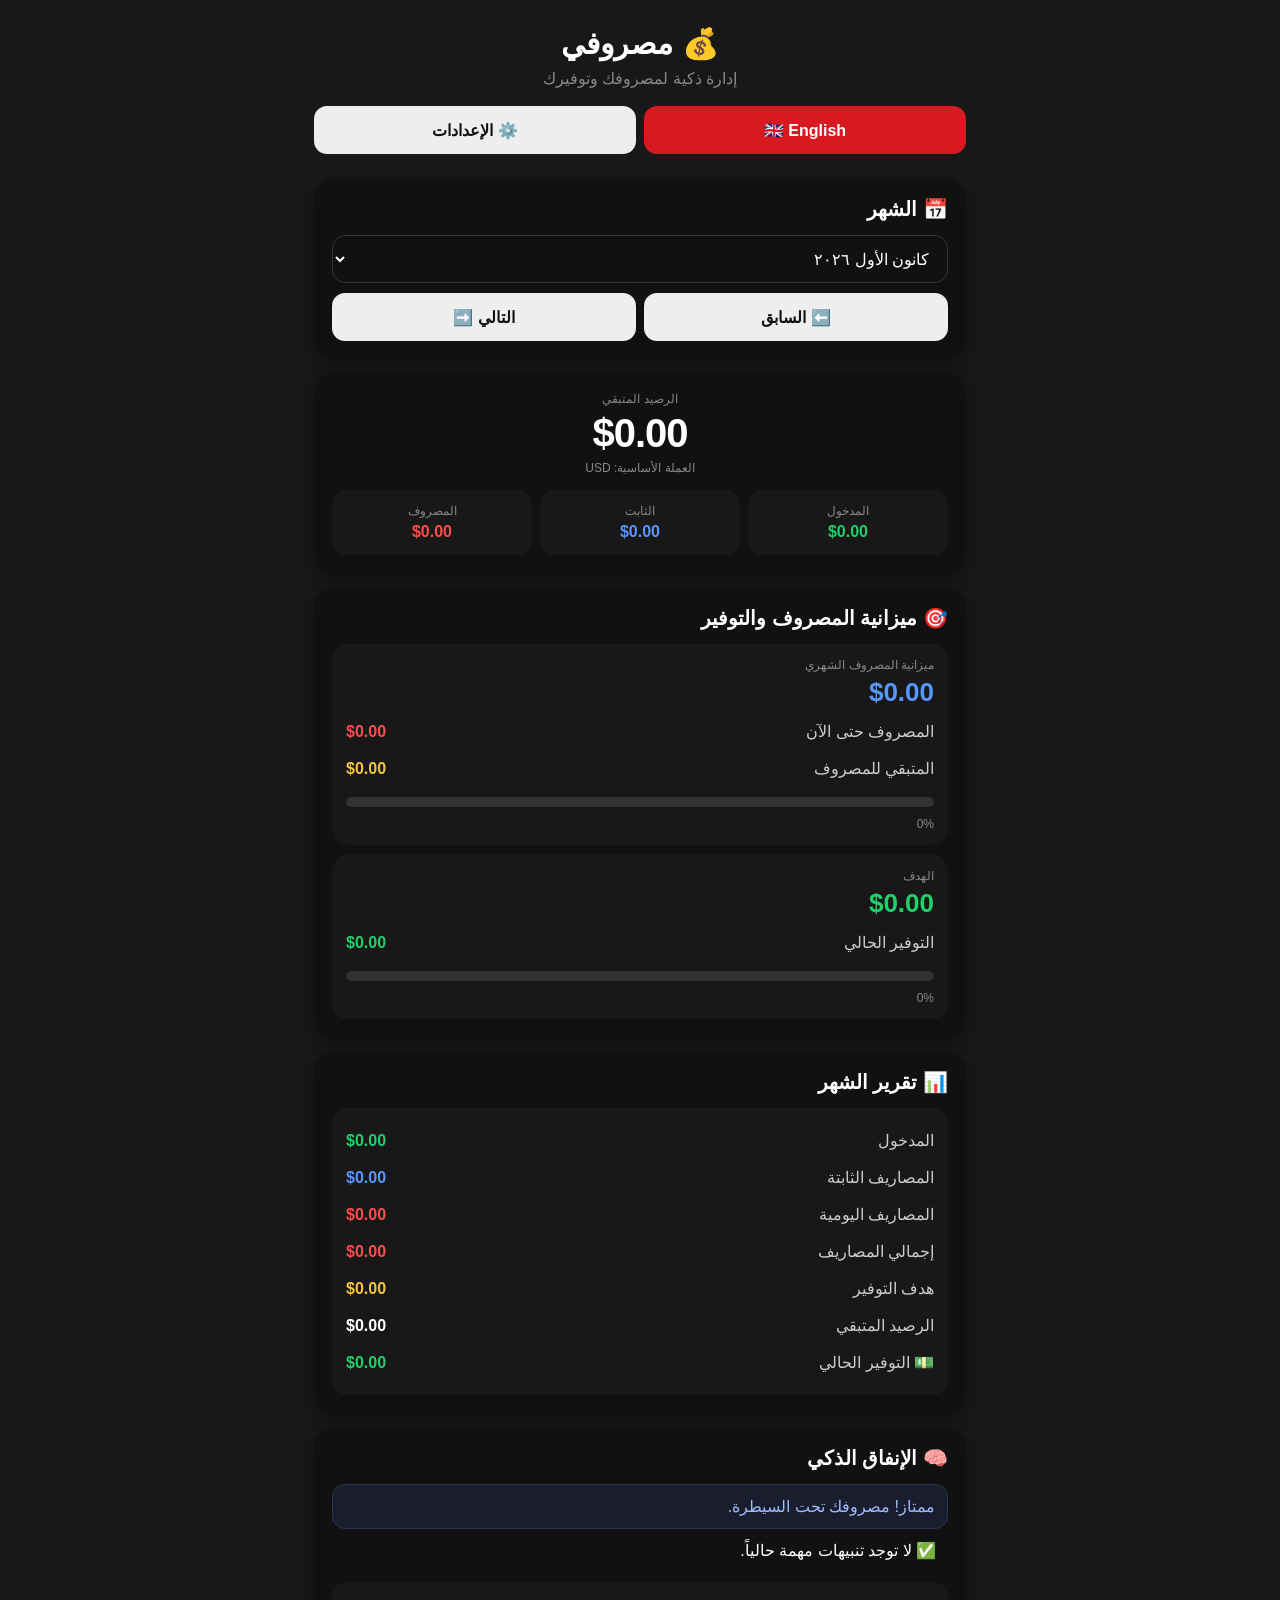
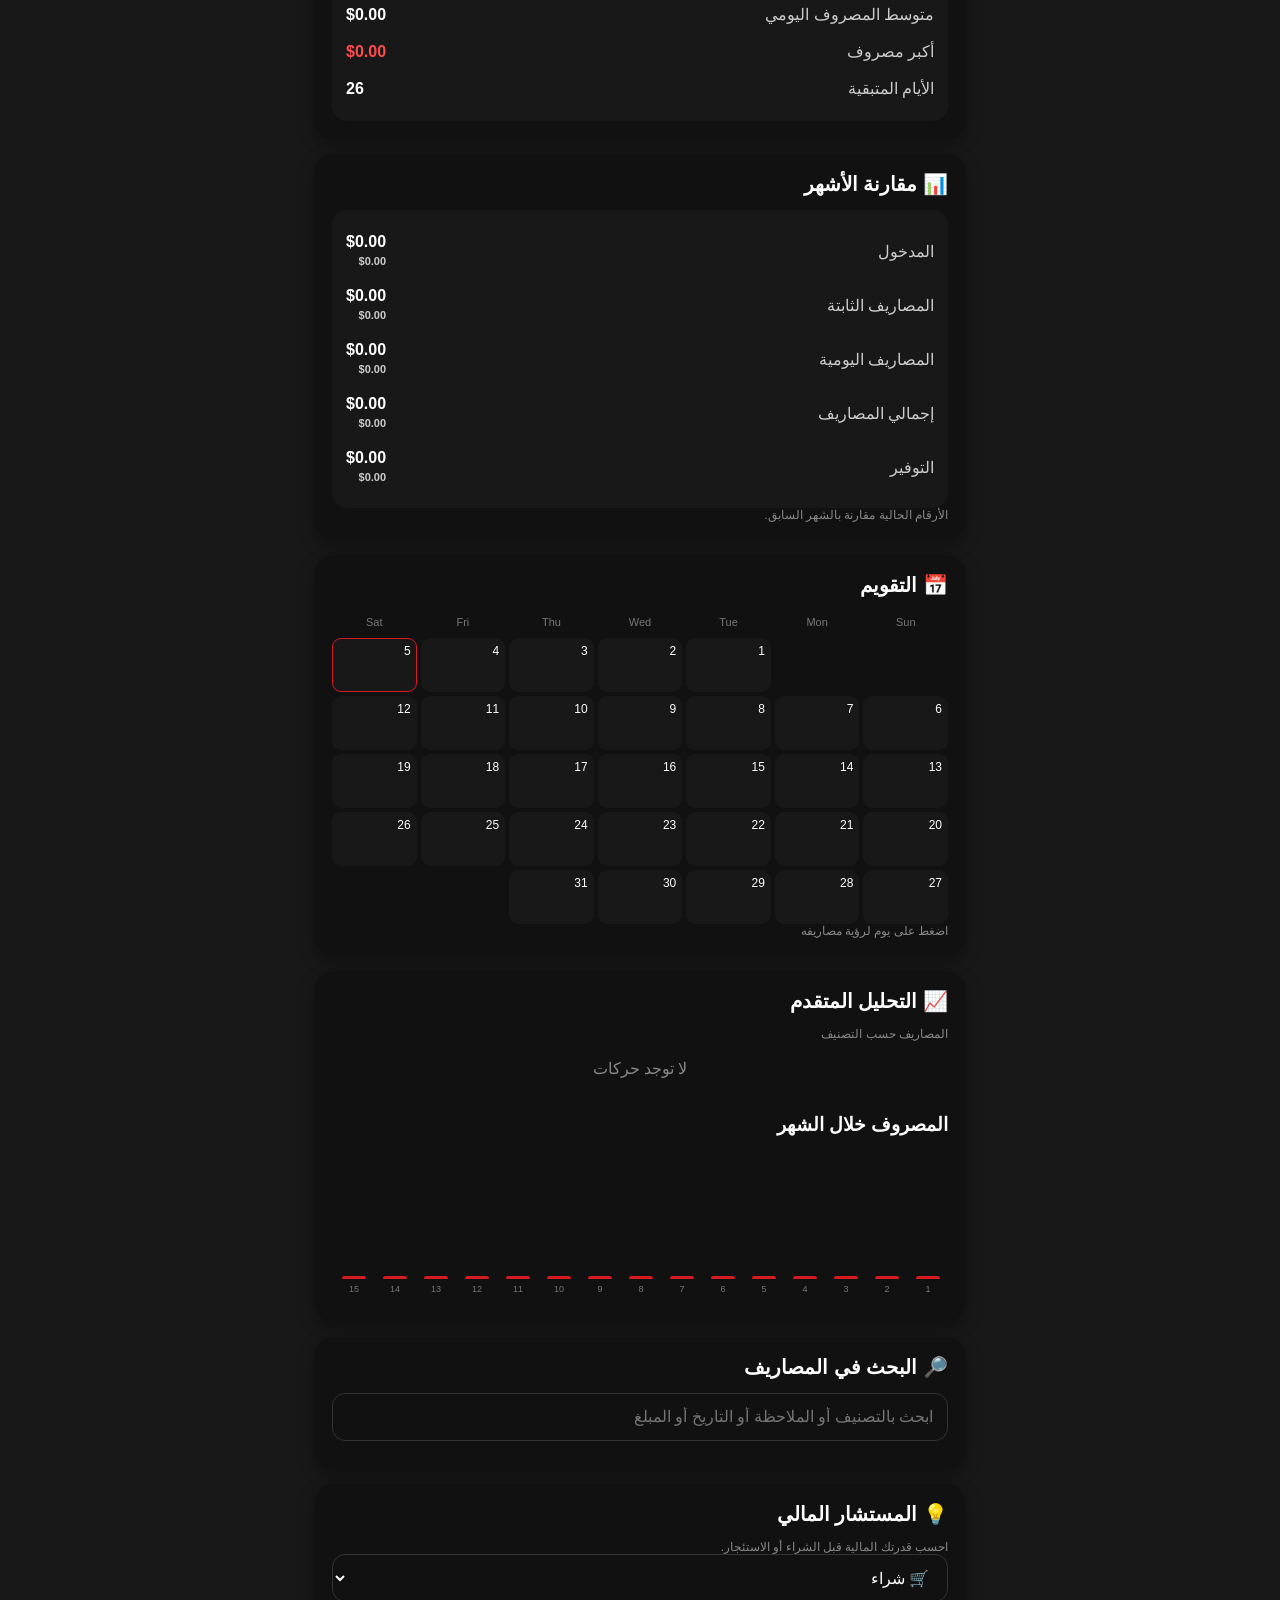
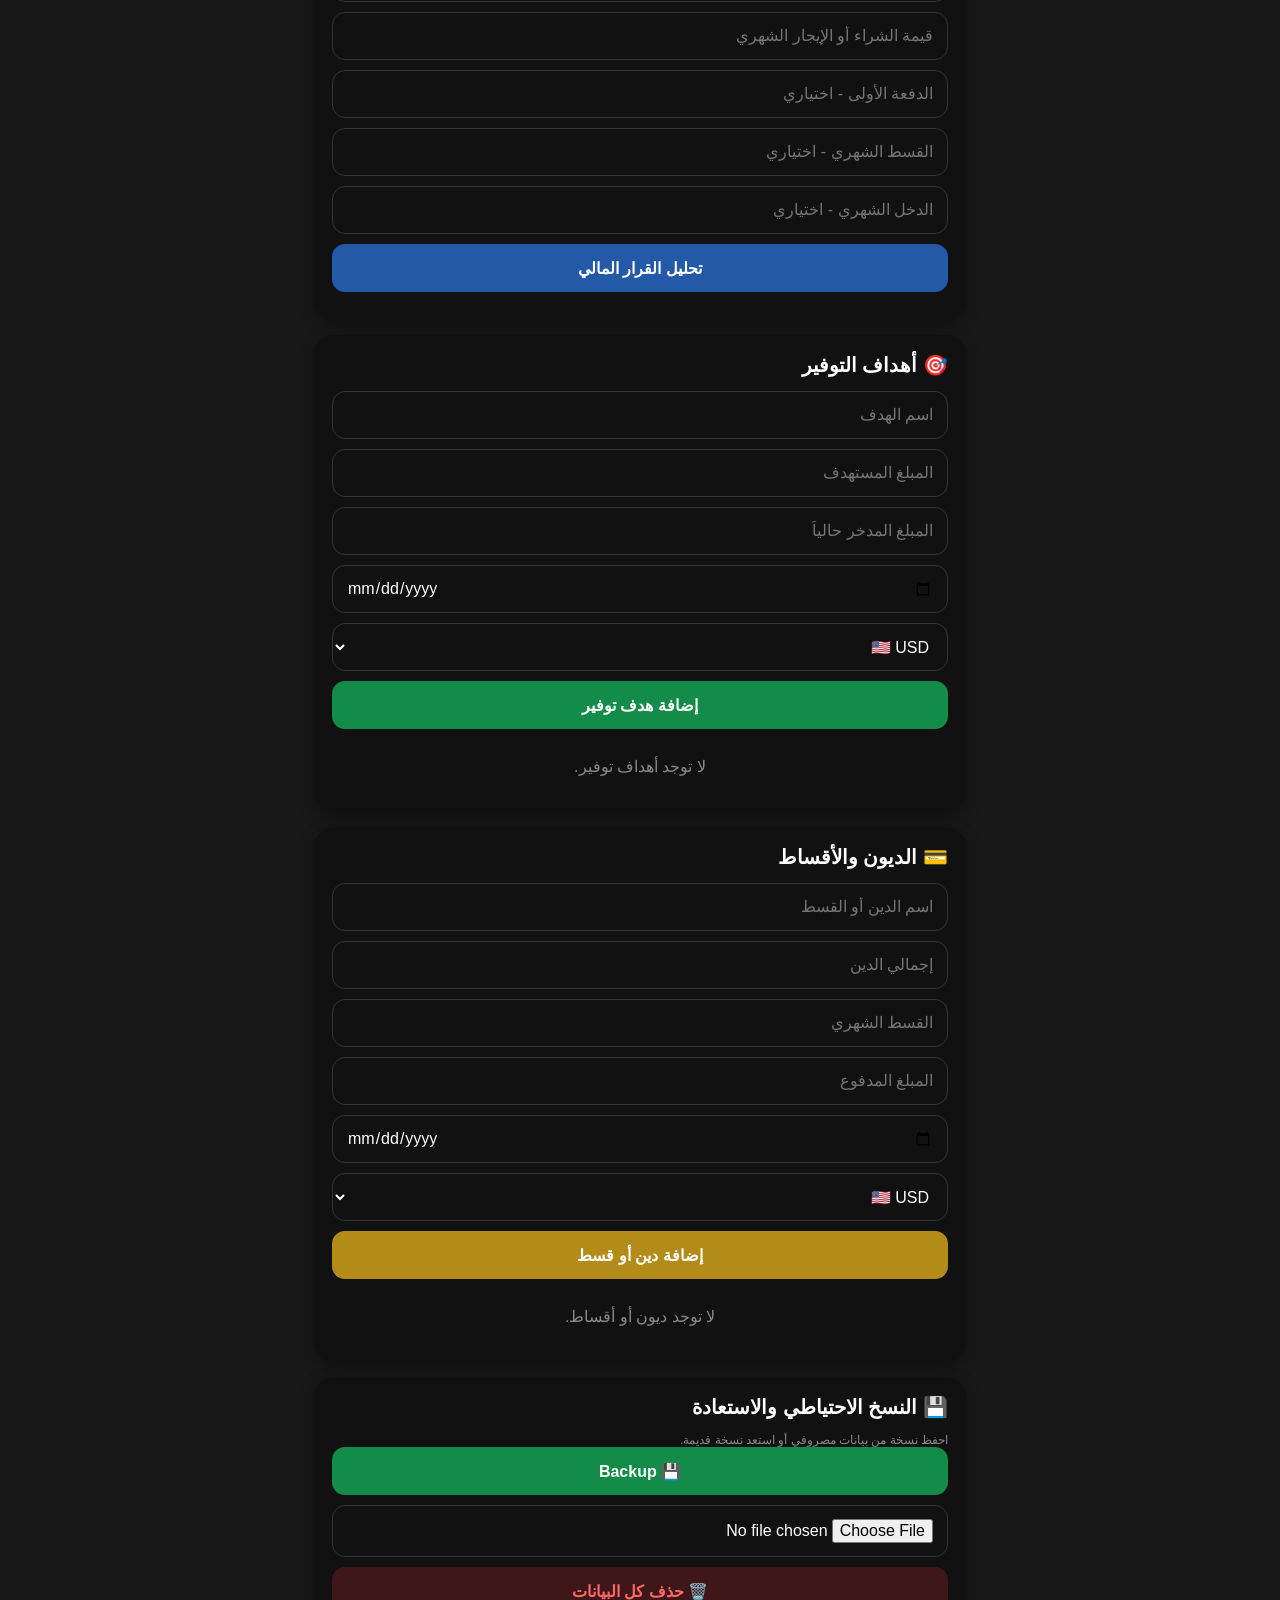
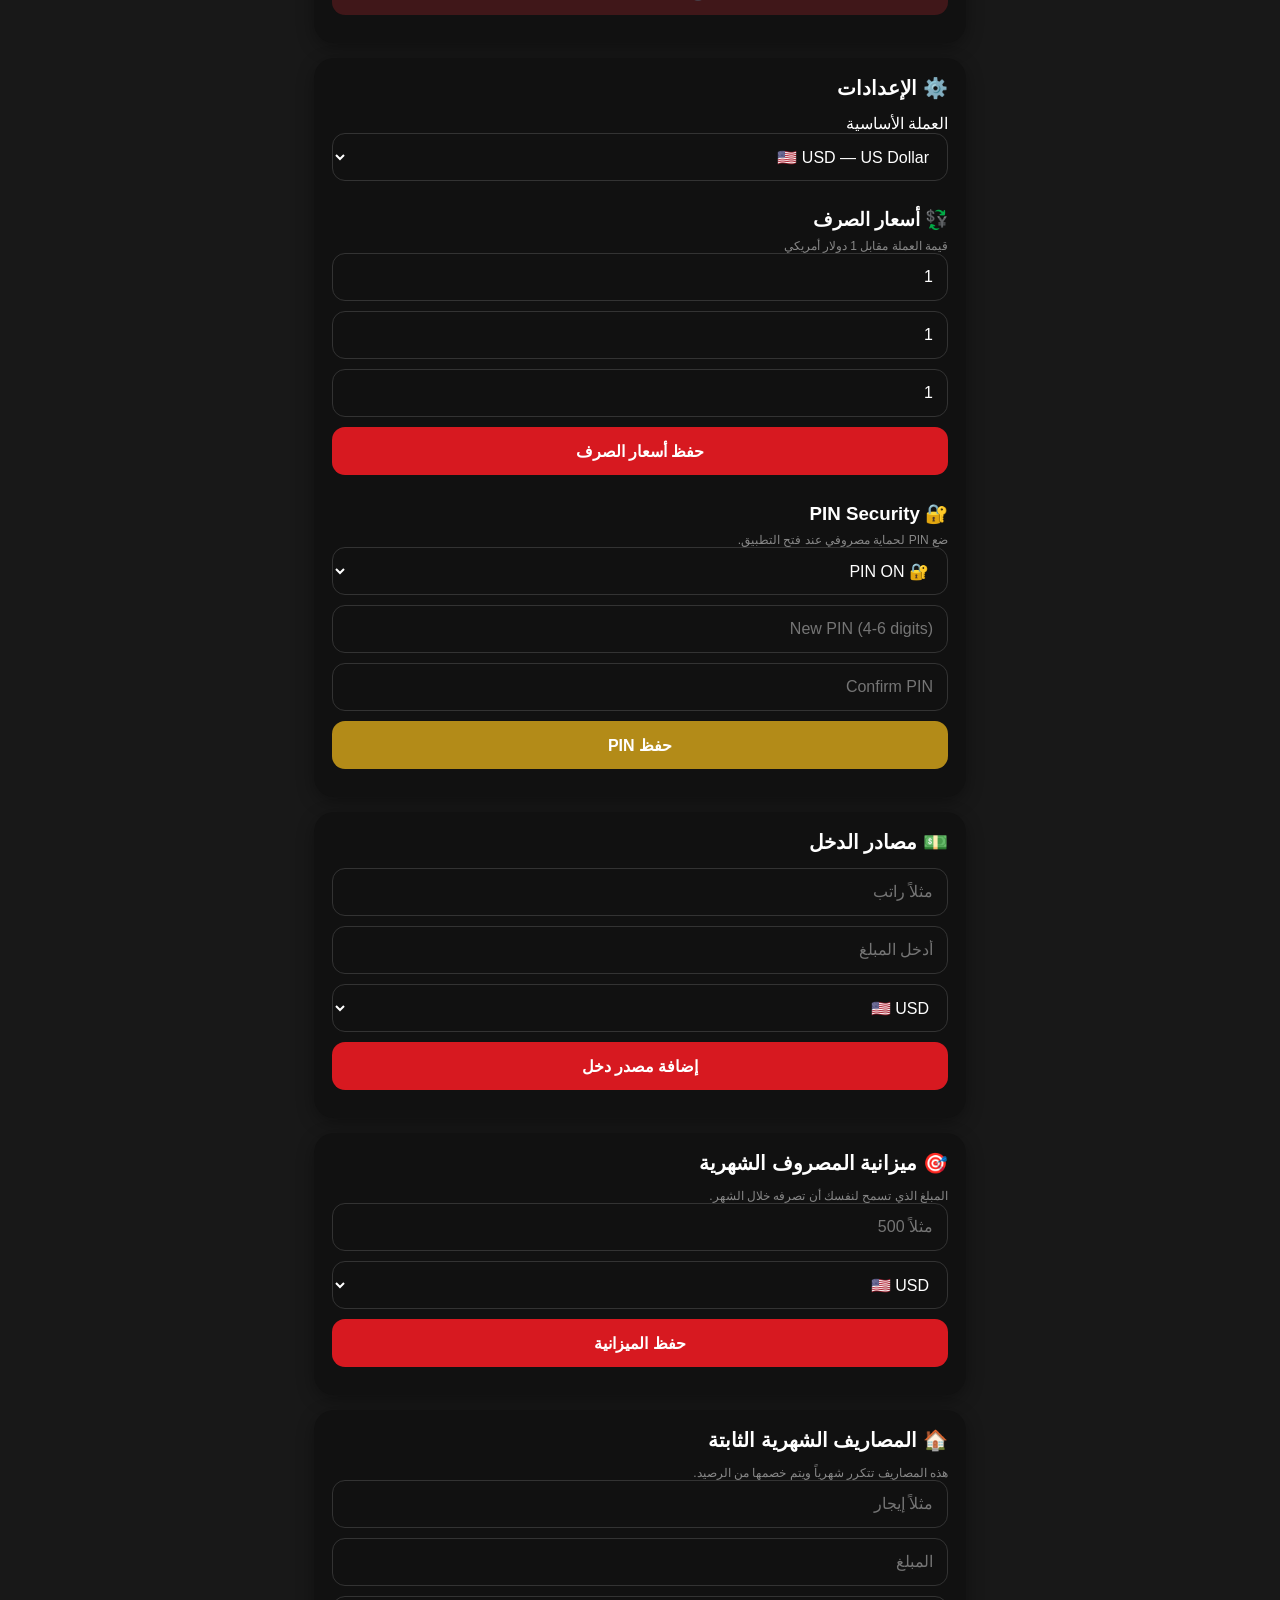
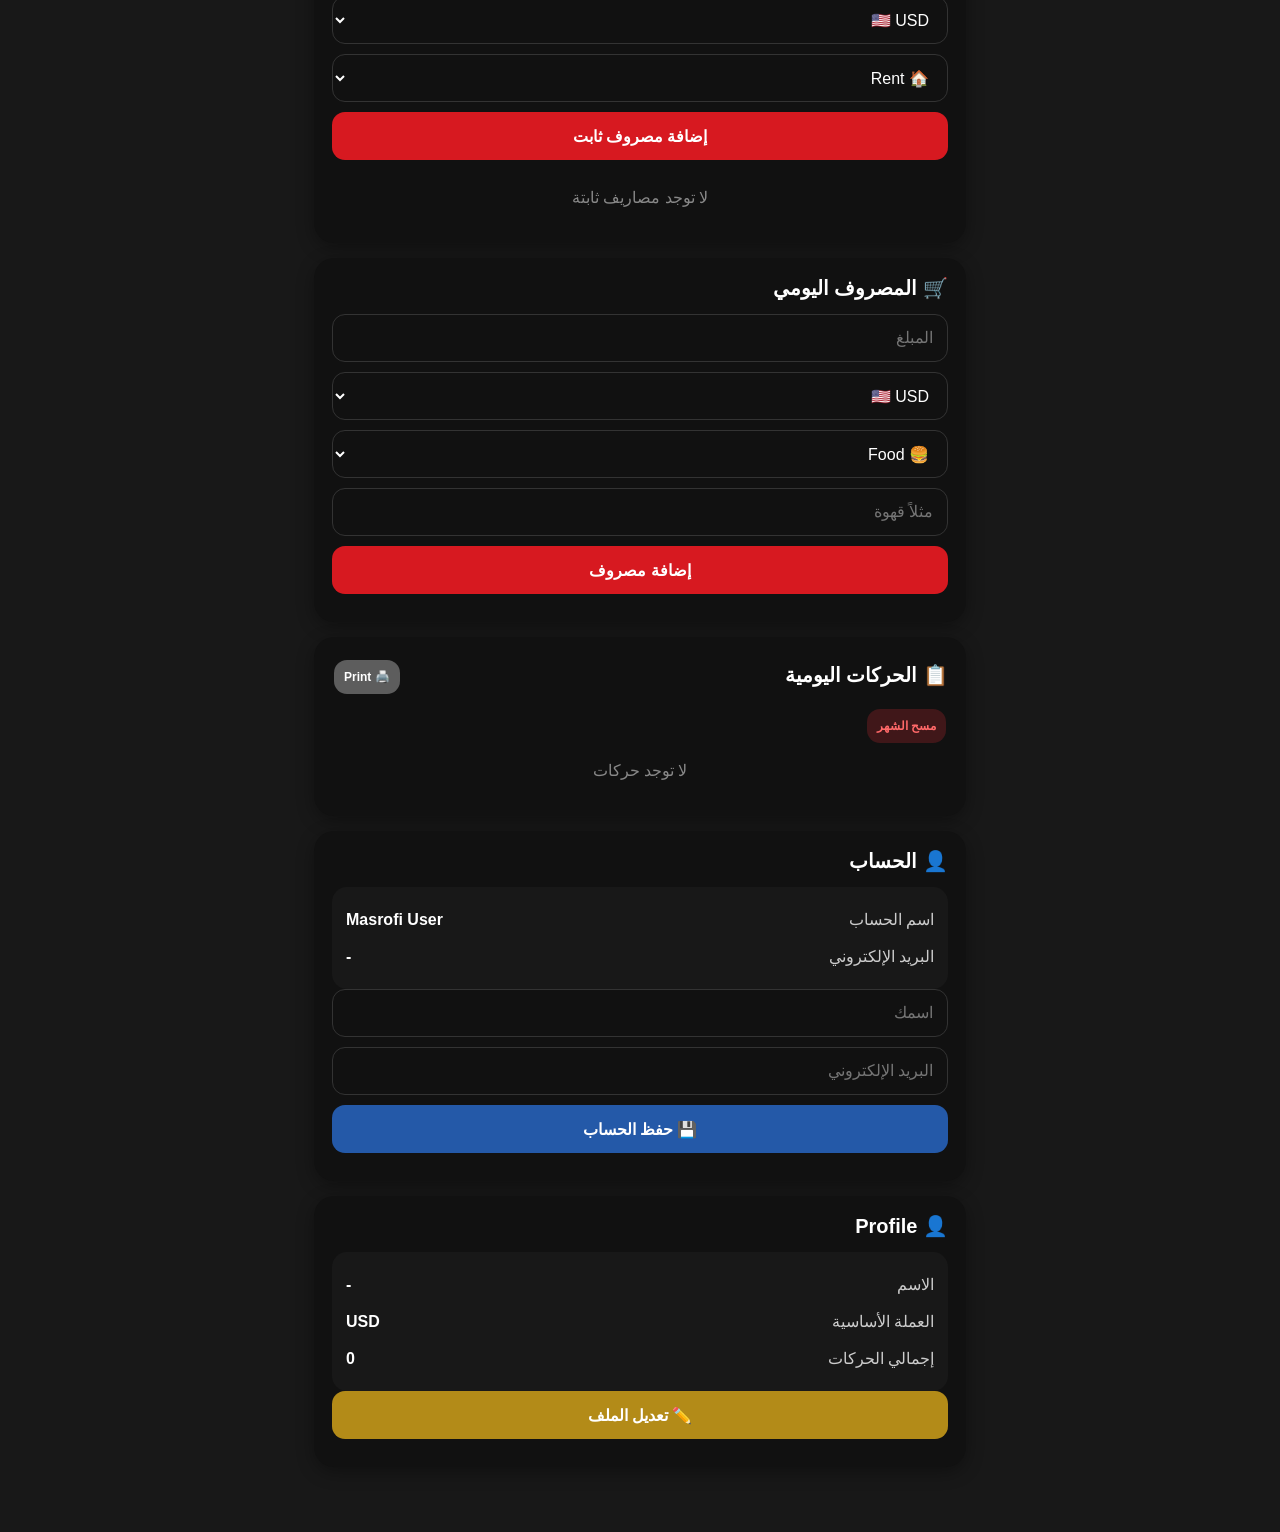
==== commit d0608c82: "Rename Indexing to index.html" ====
--- a/index.html
+++ b/index.html
@@ -328,8 +328,6 @@
 
 .section-head h2{margin:0}
 
-/* DAILY GROUPS */
-
 .day-group{
 background:#181818;
 border-radius:16px;
@@ -395,8 +393,6 @@
 font-weight:800
 }
 
-/* CALENDAR */
-
 .calendar-head{
 display:grid;
 grid-template-columns:repeat(7,1fr);
@@ -446,8 +442,6 @@
 overflow:hidden
 }
 
-/* CHART */
-
 .chart{
 display:flex;
 align-items:flex-end;
@@ -510,8 +504,6 @@
 text-align:right;
 font-size:12px
 }
-
-/* MODAL */
 
 .modal{
 display:none;
@@ -534,8 +526,6 @@
 }
 
 .rtl{direction:rtl}
-
-/* PIN */
 
 #pinLock{
 position:fixed;
@@ -588,6 +578,50 @@
 
 #pinSettingsBox{display:none}
 
+.advisor-result{
+background:#191d2d;
+border:1px solid #293653;
+border-radius:15px;
+padding:15px;
+margin-top:10px
+}
+
+.goal-progress{
+display:flex;
+align-items:center;
+gap:10px
+}
+
+.goal-progress .progress{
+flex:1;
+margin:0
+}
+
+.alert-item{
+padding:12px;
+border-bottom:1px solid #292929
+}
+
+.alert-item:last-child{
+border-bottom:0
+}
+
+.debt-card,
+.goal-card,
+.income-card{
+background:#181818;
+border-radius:15px;
+padding:14px;
+margin-top:10px
+}
+
+.search-box{
+margin-bottom:10px
+}
+
+.change-up{color:#ff4b4b}
+.change-down{color:#20d06b}
+
 @media(max-width:500px){
 
 .container{
@@ -623,8 +657,6 @@
 .day-actions{text-align:left}
 
 }
-
-/* PRINT */
 
 @media print{
 
@@ -685,37 +717,14 @@
 <body class="rtl">
 
 <div id="pinLock">
-
 <div class="pinbox">
-
 <div class="pinlogo">🔐</div>
-
 <h1 id="pinTitle">مصروفي</h1>
-
-<p id="pinText">
-أدخل رمز PIN للدخول
-</p>
-
-<input
-id="pinInput"
-class="pininput"
-type="password"
-inputmode="numeric"
-maxlength="6"
-placeholder="••••"
-autocomplete="off">
-
+<p id="pinText">أدخل رمز PIN للدخول</p>
+<input id="pinInput" class="pininput" type="password" inputmode="numeric" maxlength="6" placeholder="••••" autocomplete="off">
 <div class="pinerror" id="pinError"></div>
-
-<button
-class="pinbutton"
-onclick="checkPIN()"
-id="pinEnter">
-دخول
-</button>
-
-</div>
-
+<button class="pinbutton" onclick="checkPIN()" id="pinEnter">دخول</button>
+</div>
 </div>
 
 <div class="container">
@@ -726,113 +735,52 @@
 </div>
 
 <h1 id="title">💰 مصروفي</h1>
-
-<div class="subtitle" id="subtitle">
-إدارة ذكية لمصروفك وتوفيرك
-</div>
+<div class="subtitle" id="subtitle">إدارة ذكية لمصروفك وتوفيرك</div>
 
 <div class="top">
-
-<button
-onclick="toggleLanguage()"
-id="langBtn">
-🇬🇧 English
-</button>
-
-<button
-class="secondary"
-onclick="document.getElementById('settings').scrollIntoView({behavior:'smooth'})"
-id="settingsBtn">
-⚙️ الإعدادات
-</button>
-
-</div>
-
-<!-- MONTH -->
+<button onclick="toggleLanguage()" id="langBtn">🇬🇧 English</button>
+<button class="secondary" onclick="document.getElementById('settings').scrollIntoView({behavior:'smooth'})" id="settingsBtn">⚙️ الإعدادات</button>
+</div>
 
 <div class="card">
-
 <h2 id="monthTitle">📅 الشهر</h2>
-
 <select id="month" onchange="changeMonth()"></select>
-
 <div class="months">
-
-<button
-class="secondary"
-onclick="moveMonth(-1)"
-id="prev">
-⬅️ السابق
-</button>
-
-<button
-class="secondary"
-onclick="moveMonth(1)"
-id="next">
-التالي ➡️
-</button>
-
-</div>
-
-</div>
-
-<!-- DASHBOARD -->
+<button class="secondary" onclick="moveMonth(-1)" id="prev">⬅️ السابق</button>
+<button class="secondary" onclick="moveMonth(1)" id="next">التالي ➡️</button>
+</div>
+</div>
 
 <div class="card balance">
-
-<div class="small" id="balanceTitle">
-الرصيد المتبقي
-</div>
-
-<div class="balance-number" id="balance">
-$0.00
-</div>
-
-<div class="small" id="currencyText">
-العملة الأساسية: USD
-</div>
+<div class="small" id="balanceTitle">الرصيد المتبقي</div>
+<div class="balance-number" id="balance">$0.00</div>
+<div class="small" id="currencyText">العملة الأساسية: USD</div>
 
 <div class="stats">
-
 <div class="stat">
 <div class="stat-title" id="incomeLabel">المدخول</div>
 <div class="stat-value green" id="income">$0</div>
 </div>
-
 <div class="stat">
 <div class="stat-title" id="fixedLabel">الثابت</div>
 <div class="stat-value blue" id="fixed">$0</div>
 </div>
-
 <div class="stat">
 <div class="stat-title" id="spentLabel1">المصروف</div>
 <div class="stat-value red" id="spent">$0</div>
 </div>
-
 </div>
 
 <div class="warning" id="warning"></div>
 <div class="success" id="success"></div>
-
-<div class="alarm" id="dailyAlarm"></div>
 <div class="alarm" id="monthlyAlarm"></div>
-
-</div>
-
-<!-- BUDGET -->
+</div>
 
 <div class="card">
-
-<h2 id="budgetDashboardTitle">
-🎯 ميزانية المصروف والتوفير
-</h2>
+<h2 id="budgetDashboardTitle">🎯 ميزانية المصروف والتوفير</h2>
 
 <div class="box">
-
-<div class="small" id="budgetLabel">
-ميزانية المصروف الشهري
-</div>
-
+<div class="small" id="budgetLabel">ميزانية المصروف الشهري</div>
 <div class="big blue" id="budgetValue">$0</div>
 
 <div class="row">
@@ -850,41 +798,10 @@
 </div>
 
 <div class="small" id="budgetPercent">0%</div>
-
 </div>
 
 <div class="box">
-
-<div class="small" id="dailyLimitDashLabel">
-حد المصروف اليومي
-</div>
-
-<div class="big gold" id="dailyLimitValue">$0</div>
-
-<div class="row">
-<span id="todaySpentLabel">مصروف اليوم</span>
-<strong class="red" id="todaySpentValue">$0</strong>
-</div>
-
-<div class="row">
-<span id="todayRemainingLabel">المتبقي اليوم</span>
-<strong class="gold" id="todayRemainingValue">$0</strong>
-</div>
-
-<div class="progress">
-<div class="bar" id="dailyBar"></div>
-</div>
-
-<div class="small" id="dailyPercent">0%</div>
-
-</div>
-
-<div class="box">
-
-<div class="small" id="goalLabel">
-🎯 هدف التوفير
-</div>
-
+<div class="small" id="goalLabel">🎯 هدف التوفير</div>
 <div class="big green" id="goalValue">$0</div>
 
 <div class="row">
@@ -897,91 +814,49 @@
 </div>
 
 <div class="small" id="savingPercent">0%</div>
-
-</div>
-
-</div>
-
-<!-- REPORT -->
+</div>
+</div>
 
 <div class="card">
-
 <h2 id="reportTitle">📊 تقرير الشهر</h2>
-
 <div class="box">
-
-<div class="row">
-<span id="rIncomeLabel">المدخول</span>
-<strong class="green" id="rIncome">$0</strong>
-</div>
-
-<div class="row">
-<span id="rFixedLabel">المصاريف الثابتة</span>
-<strong class="blue" id="rFixed">$0</strong>
-</div>
-
-<div class="row">
-<span id="rDailyLabel">المصاريف اليومية</span>
-<strong class="red" id="rDaily">$0</strong>
-</div>
-
-<div class="row">
-<span id="rTotalLabel">إجمالي المصاريف</span>
-<strong class="red" id="rTotal">$0</strong>
-</div>
-
-<div class="row">
-<span id="rGoalLabel">هدف التوفير</span>
-<strong class="gold" id="rGoal">$0</strong>
-</div>
-
-<div class="row">
-<span id="rBalanceLabel">الرصيد المتبقي</span>
-<strong id="rBalance">$0</strong>
-</div>
-
-<div class="row">
-<span id="rSavingsLabel">💵 التوفير الحالي</span>
-<strong class="green" id="rSavings">$0</strong>
-</div>
-
-</div>
-</div>
-
-<!-- SMART -->
+<div class="row"><span id="rIncomeLabel">المدخول</span><strong class="green" id="rIncome">$0</strong></div>
+<div class="row"><span id="rFixedLabel">المصاريف الثابتة</span><strong class="blue" id="rFixed">$0</strong></div>
+<div class="row"><span id="rDailyLabel">المصاريف اليومية</span><strong class="red" id="rDaily">$0</strong></div>
+<div class="row"><span id="rTotalLabel">إجمالي المصاريف</span><strong class="red" id="rTotal">$0</strong></div>
+<div class="row"><span id="rGoalLabel">هدف التوفير</span><strong class="gold" id="rGoal">$0</strong></div>
+<div class="row"><span id="rBalanceLabel">الرصيد المتبقي</span><strong id="rBalance">$0</strong></div>
+<div class="row"><span id="rSavingsLabel">💵 التوفير الحالي</span><strong class="green" id="rSavings">$0</strong></div>
+</div>
+</div>
 
 <div class="card">
-
 <h2 id="smartTitle">🧠 الإنفاق الذكي</h2>
-
-<div class="smart" id="smartMessage">
-تحليل مصروفك سيظهر هنا.
-</div>
+<div class="smart" id="smartMessage">تحليل مصروفك سيظهر هنا.</div>
+<div id="smartAlerts"></div>
 
 <div class="box">
-
 <div class="row">
 <span id="dailyAverageLabel">متوسط المصروف اليومي</span>
 <strong id="dailyAverage">$0</strong>
 </div>
-
 <div class="row">
 <span id="largestLabel">أكبر مصروف</span>
 <strong class="red" id="largestExpense">$0</strong>
 </div>
-
 <div class="row">
 <span id="daysLeftLabel">الأيام المتبقية</span>
 <strong id="daysLeft">0</strong>
 </div>
-
-</div>
-</div>
-
-<!-- CALENDAR -->
+</div>
+</div>
 
 <div class="card">
-
+<h2 id="compareTitle">📊 مقارنة الأشهر</h2>
+<div id="monthComparison"></div>
+</div>
+
+<div class="card">
 <h2 id="calendarTitle">📅 التقويم</h2>
 
 <div class="calendar-head">
@@ -995,97 +870,133 @@
 </div>
 
 <div class="calendar" id="calendar"></div>
-
-<div class="small" id="calendarHint">
-اضغط على يوم لرؤية مصاريفه
-</div>
-
-</div>
-
-<!-- ADVANCED -->
+<div class="small" id="calendarHint">اضغط على يوم لرؤية مصاريفه</div>
+</div>
 
 <div class="card">
-
 <h2 id="advancedTitle">📈 التحليل المتقدم</h2>
-
-<div class="small" id="categoryTitle">
-المصاريف حسب التصنيف
-</div>
-
+<div class="small" id="categoryTitle">المصاريف حسب التصنيف</div>
 <div id="categoryReport"></div>
 
-<h3 id="dailyChartTitle">
-المصروف خلال الشهر
-</h3>
-
+<h3 id="dailyChartTitle">المصروف خلال الشهر</h3>
 <div class="chart" id="dailyChart"></div>
-
-</div>
-
-<!-- BACKUP -->
+</div>
+
+<div class="card">
+<h2 id="searchTitle">🔎 البحث في المصاريف</h2>
+<input class="search-box" id="expenseSearch" oninput="renderHistory()" placeholder="ابحث بالتصنيف أو الملاحظة أو التاريخ أو المبلغ">
+</div>
+
+<div class="card">
+<h2 id="advisorTitle">💡 المستشار المالي</h2>
+
+<div class="small" id="advisorHelp">
+احسب قدرتك المالية قبل الشراء أو الاستئجار.
+</div>
+
+<select id="advisorType">
+<option value="purchase">🛒 شراء</option>
+<option value="rent">🏠 إيجار</option>
+</select>
+
+<input type="number" id="advisorAmount" placeholder="قيمة الشراء أو الإيجار الشهري">
+
+<input type="number" id="advisorDown" placeholder="الدفعة الأولى - اختياري">
+
+<input type="number" id="advisorInstallment" placeholder="القسط الشهري - اختياري">
+
+<input type="number" id="advisorIncome" placeholder="الدخل الشهري - اختياري">
+
+<button class="blueBtn" onclick="financialAdvisor()" id="advisorBtn">
+تحليل القرار المالي
+</button>
+
+<div id="advisorResult"></div>
+</div>
+
+<div class="card">
+<h2 id="goalsTitle">🎯 أهداف التوفير</h2>
+
+<input id="goalNameInput" placeholder="اسم الهدف">
+<input type="number" id="goalTargetInput" placeholder="المبلغ المستهدف">
+
+<input type="number" id="goalSavedInput" placeholder="المبلغ المدخر حالياً">
+
+<input type="date" id="goalDateInput">
+
+<select id="goalCurrency">
+<option value="USD">🇺🇸 USD</option>
+<option value="CAD">🇨🇦 CAD</option>
+<option value="LBP">🇱🇧 LBP</option>
+<option value="SYP">🇸🇾 SYP</option>
+</select>
+
+<button class="greenBtn" onclick="addGoal()" id="addGoalBtn">
+إضافة هدف توفير
+</button>
+
+<div id="goalsList"></div>
+</div>
+
+<div class="card">
+<h2 id="debtsTitle">💳 الديون والأقساط</h2>
+
+<input id="debtNameInput" placeholder="اسم الدين أو القسط">
+
+<input type="number" id="debtTotalInput" placeholder="إجمالي الدين">
+
+<input type="number" id="debtMonthlyInput" placeholder="القسط الشهري">
+
+<input type="number" id="debtPaidInput" placeholder="المبلغ المدفوع">
+
+<input type="date" id="debtDueInput">
+
+<select id="debtCurrency">
+<option value="USD">🇺🇸 USD</option>
+<option value="CAD">🇨🇦 CAD</option>
+<option value="LBP">🇱🇧 LBP</option>
+<option value="SYP">🇸🇾 SYP</option>
+</select>
+
+<button class="goldBtn" onclick="addDebt()" id="addDebtBtn">
+إضافة دين أو قسط
+</button>
+
+<div id="debtsList"></div>
+</div>
 
 <div class="card" id="backupCard">
-
-<h2 id="backupTitle">
-💾 النسخ الاحتياطي والاستعادة
-</h2>
-
-<div class="small" id="backupHelp">
-احفظ نسخة من بيانات مصروفي أو استعد نسخة قديمة.
-</div>
-
-<button
-class="greenBtn"
-onclick="backupData()"
-id="backupBtn">
-💾 Backup
-</button>
-
-<input
-type="file"
-id="restoreFile"
-accept=".json"
-onchange="restoreData(event)">
-
-<button
-class="delete"
-onclick="resetAll()"
-id="resetBtn">
-🗑️ حذف كل البيانات
-</button>
-
-</div>
-
-<!-- SETTINGS -->
+<h2 id="backupTitle">💾 النسخ الاحتياطي والاستعادة</h2>
+<div class="small" id="backupHelp">احفظ نسخة من بيانات مصروفي أو استعد نسخة قديمة.</div>
+
+<button class="greenBtn" onclick="backupData()" id="backupBtn">💾 Backup</button>
+
+<input type="file" id="restoreFile" accept=".json" onchange="restoreData(event)">
+
+<button class="delete" onclick="resetAll()" id="resetBtn">🗑️ حذف كل البيانات</button>
+</div>
 
 <div class="card" id="settings">
-
 <h2 id="settingsTitle">⚙️ الإعدادات</h2>
 
 <label id="baseLabel">العملة الأساسية</label>
 
 <select id="baseCurrency" onchange="changeBase()">
-
 <option value="USD">🇺🇸 USD — US Dollar</option>
 <option value="CAD">🇨🇦 CAD — Canadian Dollar</option>
 <option value="LBP">🇱🇧 LBP — Lebanese Pound</option>
 <option value="SYP">🇸🇾 SYP — Syrian Pound</option>
-
 </select>
 
 <h3 id="ratesTitle">💱 أسعار الصرف</h3>
 
-<div class="small" id="ratesHelp">
-قيمة العملة مقابل 1 دولار أمريكي
-</div>
+<div class="small" id="ratesHelp">قيمة العملة مقابل 1 دولار أمريكي</div>
 
 <input type="number" id="cad" placeholder="CAD per 1 USD">
 <input type="number" id="lbp" placeholder="LBP per 1 USD">
 <input type="number" id="syp" placeholder="SYP per 1 USD">
 
-<button onclick="saveRates()" id="ratesBtn">
-حفظ أسعار الصرف
-</button>
+<button onclick="saveRates()" id="ratesBtn">حفظ أسعار الصرف</button>
 
 <h3>🔐 PIN Security</h3>
 
@@ -1094,173 +1005,75 @@
 </div>
 
 <select id="pinEnabled" onchange="togglePinSetting()">
-
 <option value="yes">🔐 PIN ON</option>
 <option value="no">🔓 PIN OFF</option>
-
 </select>
 
 <div id="pinSettingsBox">
-
-<input
-type="password"
-id="newPin"
-inputmode="numeric"
-maxlength="6"
-placeholder="New PIN (4-6 digits)">
-
-<input
-type="password"
-id="confirmPin"
-inputmode="numeric"
-maxlength="6"
-placeholder="Confirm PIN">
-
-<button
-class="goldBtn"
-onclick="savePIN()"
-id="savePinBtn">
-حفظ PIN
-</button>
-
-</div>
-<!-- INCOME -->
+<input type="password" id="newPin" inputmode="numeric" maxlength="6" placeholder="New PIN (4-6 digits)">
+<input type="password" id="confirmPin" inputmode="numeric" maxlength="6" placeholder="Confirm PIN">
+
+<button class="goldBtn" onclick="savePIN()" id="savePinBtn">حفظ PIN</button>
+</div>
+</div>
 
 <div class="card">
-
-<h2 id="incomeTitle">
-💵 مدخول الشهر
-</h2>
-
-<input
-type="number"
-id="incomeInput"
-placeholder="أدخل المدخول">
+<h2 id="incomeTitle">💵 مصادر الدخل</h2>
+
+<input id="incomeSourceName" placeholder="مثلاً راتب">
+<input type="number" id="incomeInput" placeholder="أدخل المبلغ">
 
 <select id="incomeCurrency">
-
 <option value="USD">🇺🇸 USD</option>
 <option value="CAD">🇨🇦 CAD</option>
 <option value="LBP">🇱🇧 LBP</option>
 <option value="SYP">🇸🇾 SYP</option>
-
 </select>
 
-<button
-onclick="saveIncome()"
-id="incomeBtn">
-حفظ المدخول
-</button>
+<button onclick="saveIncome()" id="incomeBtn">إضافة مصدر دخل</button>
 
 <div class="small" id="incomeSaved"></div>
-
-</div>
-
-<!-- BUDGET -->
+<div id="incomeSourcesList"></div>
+</div>
 
 <div class="card">
-
-<h2 id="budgetTitle">
-🎯 ميزانية المصروف الشهرية
-</h2>
+<h2 id="budgetTitle">🎯 ميزانية المصروف الشهرية</h2>
 
 <div class="small" id="budgetHelp">
 المبلغ الذي تسمح لنفسك أن تصرفه خلال الشهر.
 </div>
 
-<input
-type="number"
-id="budgetInput"
-placeholder="مثلاً 500">
+<input type="number" id="budgetInput" placeholder="مثلاً 500">
 
 <select id="budgetCurrency">
-
 <option value="USD">🇺🇸 USD</option>
 <option value="CAD">🇨🇦 CAD</option>
 <option value="LBP">🇱🇧 LBP</option>
 <option value="SYP">🇸🇾 SYP</option>
-
 </select>
 
-<button
-onclick="saveBudget()"
-id="budgetBtn">
-حفظ الميزانية
-</button>
-
+<button onclick="saveBudget()" id="budgetBtn">حفظ الميزانية</button>
 <div class="small" id="budgetSaved"></div>
-
-</div>
-
-<!-- DAILY LIMIT -->
+</div>
 
 <div class="card">
-
-<h2 id="dailyLimitTitle">
-🚨 حد المصروف اليومي
-</h2>
-
-<div class="small" id="dailyLimitHelp">
-إذا تجاوزت هذا المبلغ في يوم واحد سيظهر تنبيه.
-</div>
-
-<input
-type="number"
-id="dailyLimitInput"
-placeholder="مثلاً 20">
-
-<select id="dailyLimitCurrency">
-
+<h2 id="fixedTitle">🏠 المصاريف الشهرية الثابتة</h2>
+
+<div class="small" id="fixedHelp">
+هذه المصاريف تتكرر شهرياً ويتم خصمها من الرصيد.
+</div>
+
+<input id="fixedName" placeholder="مثلاً إيجار">
+<input type="number" id="fixedAmount" placeholder="المبلغ">
+
+<select id="fixedCurrency">
 <option value="USD">🇺🇸 USD</option>
 <option value="CAD">🇨🇦 CAD</option>
 <option value="LBP">🇱🇧 LBP</option>
 <option value="SYP">🇸🇾 SYP</option>
-
 </select>
 
-<button
-class="goldBtn"
-onclick="saveDailyLimit()"
-id="dailyLimitBtn">
-حفظ الحد اليومي
-</button>
-
-<div class="small" id="dailyLimitSaved"></div>
-
-</div>
-
-<!-- FIXED -->
-
-<div class="card">
-
-<h2 id="fixedTitle">
-🏠 المصاريف الشهرية الثابتة
-</h2>
-
-<div class="small" id="fixedHelp">
-هذه المصاريف تتكرر شهرياً ويتم خصمها من الرصيد.
-</div>
-
-<input
-id="fixedName"
-placeholder="مثلاً إيجار">
-
-<input
-type="number"
-id="fixedAmount"
-placeholder="المبلغ">
-
-<select id="fixedCurrency">
-
-<option value="USD">🇺🇸 USD</option>
-<option value="CAD">🇨🇦 CAD</option>
-<option value="LBP">🇱🇧 LBP</option>
-<option value="SYP">🇸🇾 SYP</option>
-
-</select>
-
 <select id="fixedCategory">
-
 <option value="🏠">🏠 Rent</option>
 <option value="⚡">⚡ Electricity</option>
 <option value="💧">💧 Water</option>
@@ -1268,43 +1081,25 @@
 <option value="📱">📱 Phone</option>
 <option value="📺">📺 Subscriptions</option>
 <option value="📌">📌 Other</option>
-
 </select>
 
-<button
-onclick="addFixed()"
-id="fixedBtn">
-إضافة مصروف ثابت
-</button>
-
+<button onclick="addFixed()" id="fixedBtn">إضافة مصروف ثابت</button>
 <div id="fixedList"></div>
-
-</div>
-
-<!-- DAILY -->
+</div>
 
 <div class="card">
-
-<h2 id="dailyTitle">
-🛒 المصروف اليومي
-</h2>
-
-<input
-type="number"
-id="dailyAmount"
-placeholder="المبلغ">
+<h2 id="dailyTitle">🛒 المصروف اليومي</h2>
+
+<input type="number" id="dailyAmount" placeholder="المبلغ">
 
 <select id="dailyCurrency">
-
 <option value="USD">🇺🇸 USD</option>
 <option value="CAD">🇨🇦 CAD</option>
 <option value="LBP">🇱🇧 LBP</option>
 <option value="SYP">🇸🇾 SYP</option>
-
 </select>
 
 <select id="dailyCategory">
-
 <option value="🍔">🍔 Food</option>
 <option value="☕">☕ Coffee</option>
 <option value="🚗">🚗 Transportation</option>
@@ -1312,180 +1107,87 @@
 <option value="🎉">🎉 Entertainment</option>
 <option value="💊">💊 Health</option>
 <option value="📌">📌 Other</option>
-
 </select>
 
-<input
-id="dailyNote"
-placeholder="مثلاً قهوة">
-
-<button
-onclick="addDaily()"
-id="dailyBtn">
-إضافة مصروف
-</button>
-
-</div>
-
-<!-- HISTORY -->
+<input id="dailyNote" placeholder="مثلاً قهوة">
+
+<button onclick="addDaily()" id="dailyBtn">إضافة مصروف</button>
+</div>
 
 <div class="card">
-
 <div class="section-head">
-
-<h2 id="historyTitle">
-📋 الحركات اليومية
-</h2>
-
-<button
-class="printBtn smallbtn"
-onclick="printHistory()"
-id="printBtn">
-🖨️ Print
-</button>
-
-</div>
-
-<button
-class="delete smallbtn no-print"
-onclick="clearMonth()"
-id="clearBtn">
-مسح الشهر
-</button>
+<h2 id="historyTitle">📋 الحركات اليومية</h2>
+<button class="printBtn smallbtn" onclick="printHistory()" id="printBtn">🖨️ Print</button>
+</div>
+
+<button class="delete smallbtn no-print" onclick="clearMonth()" id="clearBtn">مسح الشهر</button>
 
 <div id="history"></div>
-
-</div>
-
-<!-- ACCOUNT -->
+</div>
 
 <div class="card" id="accountCard">
-
-<h2 id="accountTitle">
-👤 الحساب
-</h2>
+<h2 id="accountTitle">👤 الحساب</h2>
 
 <div class="box">
-
 <div class="row">
-<span id="accountNameLabel">
-اسم الحساب
-</span>
-
-<strong id="accountNameDisplay">
-Masrofi User
-</strong>
+<span id="accountNameLabel">اسم الحساب</span>
+<strong id="accountNameDisplay">Masrofi User</strong>
 </div>
 
 <div class="row">
-<span id="accountEmailLabel">
-البريد الإلكتروني
-</span>
-
-<strong id="accountEmailDisplay">
--
-</strong>
-</div>
-
-</div>
-
-<input
-id="accountName"
-placeholder="اسمك">
-
-<input
-id="accountEmail"
-type="email"
-placeholder="Email">
-
-<button
-class="blueBtn"
-onclick="saveAccount()"
-id="accountSaveBtn">
-💾 حفظ الحساب
-</button>
-
-</div>
-
-<!-- PROFILE -->
+<span id="accountEmailLabel">البريد الإلكتروني</span>
+<strong id="accountEmailDisplay">-</strong>
+</div>
+</div>
+
+<input id="accountName" placeholder="اسمك">
+<input id="accountEmail" type="email" placeholder="Email">
+
+<button class="blueBtn" onclick="saveAccount()" id="accountSaveBtn">💾 حفظ الحساب</button>
+</div>
 
 <div class="card" id="profileCard">
-
-<h2 id="profileTitle">
-👤 Profile
-</h2>
+<h2 id="profileTitle">👤 Profile</h2>
 
 <div class="box">
-
 <div class="row">
-<span id="profileNameLabel">
-الاسم
-</span>
-
-<strong id="profileName">
--
-</strong>
+<span id="profileNameLabel">الاسم</span>
+<strong id="profileName">-</strong>
 </div>
 
 <div class="row">
-<span id="profileCurrencyLabel">
-العملة الأساسية
-</span>
-
-<strong id="profileCurrency">
-USD
-</strong>
+<span id="profileCurrencyLabel">العملة الأساسية</span>
+<strong id="profileCurrency">USD</strong>
 </div>
 
 <div class="row">
-<span id="profileExpensesLabel">
-إجمالي الحركات
-</span>
-
-<strong id="profileExpenses">
-0
-</strong>
-</div>
-
-</div>
-
-<button
-class="goldBtn"
-onclick="document.getElementById('accountCard').scrollIntoView({behavior:'smooth'})"
-id="profileEditBtn">
+<span id="profileExpensesLabel">إجمالي الحركات</span>
+<strong id="profileExpenses">0</strong>
+</div>
+</div>
+
+<button class="goldBtn" onclick="document.getElementById('accountCard').scrollIntoView({behavior:'smooth'})" id="profileEditBtn">
 ✏️ تعديل الملف
 </button>
-
-</div>
-
-<!-- EDIT -->
+</div>
 
 <div class="modal" id="modal">
-
 <div class="modalbox">
 
-<h2 id="editTitle">
-✏️ تعديل المصروف
-</h2>
-
-<input
-type="number"
-id="editAmount">
+<h2 id="editTitle">✏️ تعديل المصروف</h2>
+
+<input type="number" id="editAmount">
 
 <select id="editCurrency">
-
 <option value="USD">🇺🇸 USD</option>
 <option value="CAD">🇨🇦 CAD</option>
 <option value="LBP">🇱🇧 LBP</option>
 <option value="SYP">🇸🇾 SYP</option>
-
 </select>
 
-<input
-id="editNote">
+<input id="editNote">
 
 <select id="editCategory">
-
 <option value="🍔">🍔 Food</option>
 <option value="☕">☕ Coffee</option>
 <option value="🚗">🚗 Transportation</option>
@@ -1493,310 +1195,239 @@
 <option value="🎉">🎉 Entertainment</option>
 <option value="💊">💊 Health</option>
 <option value="📌">📌 Other</option>
-
 </select>
 
-<button
-onclick="saveEdit()"
-id="saveEditBtn">
-حفظ
-</button>
-
-<button
-class="secondary"
-onclick="closeModal()"
-id="cancelBtn">
-إلغاء
-</button>
-
-</div>
-
+<button onclick="saveEdit()" id="saveEditBtn">حفظ</button>
+<button class="secondary" onclick="closeModal()" id="cancelBtn">إلغاء</button>
+
+</div>
 </div>
 
 </div>
 
 <script>
-/* =====================================================
-   TRANSLATIONS
-===================================================== */
 
 const T={
-
 ar:{
-
 title:"💰 مصروفي",
 subtitle:"إدارة ذكية لمصروفك وتوفيرك",
 lang:"🇬🇧 English",
 settings:"⚙️ الإعدادات",
-
 month:"📅 الشهر",
 prev:"⬅️ السابق",
 next:"التالي ➡️",
-
 balance:"الرصيد المتبقي",
 base:"العملة الأساسية:",
-
 income:"المدخول",
 fixed:"الثابت",
 spent:"المصروف",
-
 budgetDash:"🎯 ميزانية المصروف والتوفير",
-
 budget:"ميزانية المصروف الشهري",
 spentSoFar:"المصروف حتى الآن",
 remaining:"المتبقي للمصروف",
-
-dailyLimitDash:"حد المصروف اليومي",
-todaySpent:"مصروف اليوم",
-todayRemaining:"المتبقي اليوم",
-
 goal:"🎯 هدف التوفير",
 savings:"التوفير الحالي",
-
 report:"📊 تقرير الشهر",
 total:"إجمالي المصاريف",
 goalReport:"هدف التوفير",
-
 rates:"💱 أسعار الصرف",
 ratesHelp:"قيمة العملة مقابل 1 دولار أمريكي",
 saveRates:"حفظ أسعار الصرف",
-
-incomeMonth:"💵 مدخول الشهر",
-saveIncome:"حفظ المدخول",
-
+incomeMonth:"💵 مصادر الدخل",
+saveIncome:"إضافة مصدر دخل",
 budgetMonth:"🎯 ميزانية المصروف الشهرية",
 budgetHelp:"المبلغ الذي تسمح لنفسك أن تصرفه خلال الشهر.",
 saveBudget:"حفظ الميزانية",
-
-dailyLimitTitle:"🚨 حد المصروف اليومي",
-dailyLimitHelp:"إذا تجاوزت هذا المبلغ في يوم واحد سيظهر تنبيه.",
-saveDailyLimit:"حفظ الحد اليومي",
-
 fixedTitle:"🏠 المصاريف الشهرية الثابتة",
 fixedHelp:"هذه المصاريف تتكرر شهرياً ويتم خصمها من الرصيد.",
 addFixed:"إضافة مصروف ثابت",
-
 daily:"🛒 المصروف اليومي",
 addDaily:"إضافة مصروف",
-
 history:"📋 الحركات اليومية",
 print:"🖨️ Print",
 clear:"مسح الشهر",
-
 edit:"تعديل",
 del:"حذف",
-
 valid:"يرجى إدخال مبلغ صحيح.",
 name:"يرجى إدخال اسم ومبلغ صحيح.",
-
 over:"🚨 تجاوزت ميزانية المصروف!",
 low:"⚠️ اقتربت من حد الميزانية.",
 good:"✅ ممتاز! صرفك تحت السيطرة.",
-
-dailyOver:"🚨 تجاوزت حد المصروف اليومي!",
-dailyDiff:"الزيادة عن الحد اليومي:",
 monthlyOver:"🚨 تجاوزت ميزانية الشهر!",
 monthlyDiff:"الزيادة عن الميزانية الشهرية:",
-
 confirm:"هل أنت متأكد من مسح هذا الشهر؟",
-
 smartTitle:"🧠 الإنفاق الذكي",
-
 calendar:"📅 التقويم",
 calendarHint:"اضغط على يوم لرؤية مصاريفه",
-
 advanced:"📈 التحليل المتقدم",
 category:"المصاريف حسب التصنيف",
 chart:"المصروف خلال الشهر",
-
 backup:"💾 النسخ الاحتياطي والاستعادة",
 backupHelp:"احفظ نسخة من بيانات مصروفي أو استعد نسخة قديمة.",
 backupBtn:"💾 Backup",
 reset:"🗑️ حذف كل البيانات",
-
 average:"متوسط المصروف اليومي",
 largest:"أكبر مصروف",
 days:"الأيام المتبقية",
-
 smartGood:"ممتاز! مصروفك تحت السيطرة.",
 smartWarning:"انتبه! أنت تقترب من ميزانية الشهر.",
 smartOver:"تحذير! لقد تجاوزت ميزانية المصروف.",
-
 noExpenses:"لا توجد حركات",
 noFixed:"لا توجد مصاريف ثابتة",
-
 dayExpenses:"مصاريف هذا اليوم",
 dayTotal:"مجموع اليوم",
 monthTotal:"مجموع مصاريف الشهر",
-
-monthlyRemaining:"المتبقي بعد الثابت والتوفير",
-savingsTarget:"هدف التوفير",
-
 printDate:"تاريخ الطباعة:",
-
 account:"👤 الحساب",
 accountName:"اسم الحساب",
 accountEmail:"البريد الإلكتروني",
 saveAccount:"💾 حفظ الحساب",
-
 profile:"👤 Profile",
 profileName:"الاسم",
 profileCurrency:"العملة الأساسية",
 profileExpenses:"إجمالي الحركات",
 profileEdit:"✏️ تعديل الملف",
-
 editExpense:"✏️ تعديل المصروف",
 save:"حفظ",
-cancel:"إلغاء"
-
+cancel:"إلغاء",
+compare:"📊 مقارنة الأشهر",
+goals:"🎯 أهداف التوفير",
+debts:"💳 الديون والأقساط",
+advisor:"💡 المستشار المالي",
+advisorHelp:"احسب قدرتك المالية قبل الشراء أو الاستئجار.",
+advisorBtn:"تحليل القرار المالي",
+search:"🔎 البحث في المصاريف",
+goalAdded:"تمت إضافة هدف التوفير ✅",
+debtAdded:"تمت إضافة الدين أو القسط ✅",
+advisorGood:"القرار يبدو مناسباً ضمن دخلك الحالي.",
+advisorWarning:"القرار يحتاج إلى حذر لأنه قد يضغط على ميزانيتك.",
+advisorBad:"هذا القرار مرتفع مقارنة بدخلك الحالي.",
+noGoals:"لا توجد أهداف توفير.",
+noDebts:"لا توجد ديون أو أقساط.",
+goal:"الهدف",
+saved:"المدخر",
+remainingGoal:"المتبقي",
+debt:"الدين",
+paid:"المدفوع",
+remainingDebt:"المتبقي",
+monthlyInstallment:"القسط الشهري",
+searchPlaceholder:"ابحث بالتصنيف أو الملاحظة أو التاريخ أو المبلغ"
 },
-
 en:{
-
 title:"💰 My Expenses",
 subtitle:"Smart Spending & Savings Manager",
 lang:"🇱🇧 العربية",
 settings:"⚙️ Settings",
-
 month:"📅 Month",
 prev:"⬅️ Previous",
 next:"Next ➡️",
-
 balance:"Remaining Balance",
 base:"Base currency:",
-
 income:"Income",
 fixed:"Fixed",
 spent:"Spent",
-
 budgetDash:"🎯 Spending Budget & Savings",
-
 budget:"Monthly Spending Budget",
 spentSoFar:"Spent so far",
 remaining:"Budget remaining",
-
-dailyLimitDash:"Daily Spending Limit",
-todaySpent:"Today's spending",
-todayRemaining:"Remaining today",
-
 goal:"🎯 Savings Goal",
 savings:"Current savings",
-
 report:"📊 Monthly Report",
 total:"Total expenses",
 goalReport:"Savings goal",
-
 rates:"💱 Exchange Rates",
 ratesHelp:"Value of each currency per 1 USD",
 saveRates:"Save Exchange Rates",
-
-incomeMonth:"💵 Monthly Income",
-saveIncome:"Save Income",
-
+incomeMonth:"💵 Income Sources",
+saveIncome:"Add Income Source",
 budgetMonth:"🎯 Monthly Spending Budget",
 budgetHelp:"The amount you allow yourself to spend during the month.",
 saveBudget:"Save Budget",
-
-dailyLimitTitle:"🚨 Daily Spending Limit",
-dailyLimitHelp:"An alert appears when you exceed this amount in one day.",
-saveDailyLimit:"Save Daily Limit",
-
 fixedTitle:"🏠 Monthly Fixed Expenses",
 fixedHelp:"These expenses repeat monthly and are deducted from your balance.",
 addFixed:"Add Fixed Expense",
-
 daily:"🛒 Daily Expense",
 addDaily:"Add Expense",
-
 history:"📋 Daily Transactions",
 print:"🖨️ Print",
 clear:"Clear Month",
-
 edit:"Edit",
 del:"Delete",
-
 valid:"Please enter a valid amount.",
 name:"Please enter a valid name and amount.",
-
 over:"🚨 You exceeded your spending budget!",
 low:"⚠️ You are close to your budget limit.",
 good:"✅ Great! Your spending is under control.",
-
-dailyOver:"🚨 You exceeded your daily spending limit!",
-dailyDiff:"Amount over daily limit:",
 monthlyOver:"🚨 You exceeded your monthly budget!",
 monthlyDiff:"Amount over monthly budget:",
-
 confirm:"Are you sure you want to clear this month?",
-
 smartTitle:"🧠 Smart Spending",
-
 calendar:"📅 Calendar",
 calendarHint:"Tap a day to see its expenses",
-
 advanced:"📈 Advanced Analysis",
 category:"Expenses by Category",
 chart:"Spending During Month",
-
 backup:"💾 Backup & Restore",
 backupHelp:"Save a copy of your Masrofi data or restore an old copy.",
 backupBtn:"💾 Backup",
 reset:"🗑️ Reset All Data",
-
 average:"Daily spending average",
 largest:"Largest expense",
 days:"Days remaining",
-
 smartGood:"Great! Your spending is under control.",
 smartWarning:"Watch out! You are getting close to your monthly budget.",
 smartOver:"Warning! You exceeded your spending budget.",
-
 noExpenses:"No transactions",
 noFixed:"No fixed expenses",
-
 dayExpenses:"Expenses for this day",
 dayTotal:"Day total",
 monthTotal:"Monthly spending total",
-
-monthlyRemaining:"Remaining after fixed expenses & savings",
-savingsTarget:"Savings goal",
-
 printDate:"Print date:",
-
 account:"👤 Account",
 accountName:"Account name",
 accountEmail:"Email",
 saveAccount:"💾 Save Account",
-
 profile:"👤 Profile",
 profileName:"Name",
 profileCurrency:"Base currency",
 profileExpenses:"Total transactions",
 profileEdit:"✏️ Edit Profile",
-
 editExpense:"✏️ Edit Expense",
 save:"Save",
-cancel:"Cancel"
-
-}
-
+cancel:"Cancel",
+compare:"📊 Month Comparison",
+goals:"🎯 Savings Goals",
+debts:"💳 Debts & Installments",
+advisor:"💡 Financial Advisor",
+advisorHelp:"Check your affordability before buying or renting.",
+advisorBtn:"Analyze Financial Decision",
+search:"🔎 Expense Search",
+goalAdded:"Savings goal added ✅",
+debtAdded:"Debt/installment added ✅",
+advisorGood:"This decision appears reasonable within your current income.",
+advisorWarning:"This decision needs caution because it may pressure your budget.",
+advisorBad:"This decision is high compared with your current income.",
+noGoals:"No savings goals.",
+noDebts:"No debts or installments.",
+goal:"Goal",
+saved:"Saved",
+remainingGoal:"Remaining",
+debt:"Debt",
+paid:"Paid",
+remainingDebt:"Remaining",
+monthlyInstallment:"Monthly installment",
+searchPlaceholder:"Search category, note, date or amount"
+}
 };
 
-/* =====================================================
-   DATA
-===================================================== */
-
-let lang=
-localStorage.getItem("language")||"ar";
+let lang=localStorage.getItem("language")||"ar";
 
 let current=
 localStorage.getItem("currentMonth")||
 new Date().toISOString().slice(0,7);
 
 let data=
-JSON.parse(
-localStorage.getItem("financeData")||"{}"
-);
+JSON.parse(localStorage.getItem("financeData")||"{}");
 
 let settingsData=
 JSON.parse(
@@ -1812,166 +1443,173 @@
 
 let editId=null;
 
-/* =====================================================
-   HELPERS
-===================================================== */
-
 function t(k){
-return T[lang][k];
-}
-
-function monthData(){
-
-if(!data[current]){
-
-data[current]={
-income:null,
-budget:null,
-dailyLimit:null,
-fixed:[],
-expenses:[]
-};
-
-}
-
-if(!data[current].fixed)
-data[current].fixed=[];
-
-if(!data[current].expenses)
-data[current].expenses=[];
-
-return data[current];
-
+return T[lang][k]||k;
 }
 
 function save(){
-
-localStorage.setItem(
-"financeData",
-JSON.stringify(data)
-);
-
+localStorage.setItem("financeData",JSON.stringify(data));
 }
 
 function saveSettings(){
-
-localStorage.setItem(
-"settings",
-JSON.stringify(settingsData)
-);
-
+localStorage.setItem("settings",JSON.stringify(settingsData));
 }
 
 function saveAccountData(){
-
-localStorage.setItem(
-"accountData",
-JSON.stringify(accountData)
-);
-
+localStorage.setItem("accountData",JSON.stringify(accountData));
 }
 
 function escape(x){
-
 return String(x).replace(
 /[&<>"']/g,
 m=>({
-
 "&":"&amp;",
 "<":"&lt;",
 ">":"&gt;",
 '"':"&quot;",
 "'":"&#039;"
-
 }[m])
 );
-
-}
-
-/* =====================================================
-   CURRENCY
-===================================================== */
+}
 
 function toUSD(a,c){
-
-let r=Number(
-settingsData.rates[c]
-);
-
-return r>0
-?
-Number(a)/r
-:
-0;
-
+let r=Number(settingsData.rates[c]);
+return r>0?Number(a)/r:0;
 }
 
 function toBase(a,c){
-
 return toUSD(a,c)*
-Number(
-settingsData.rates[
-settingsData.baseCurrency
-]||1
-);
-
-}
-
-function money(
-a,
-c=settingsData.baseCurrency
-){
-
+Number(settingsData.rates[settingsData.baseCurrency]||1);
+}
+
+function money(a,c=settingsData.baseCurrency){
 a=Number(a)||0;
 
-if(c==="USD")
-return "$"+a.toFixed(2);
-
-if(c==="CAD")
-return "CA$"+a.toFixed(2);
+if(c==="USD")return "$"+a.toFixed(2);
+if(c==="CAD")return "CA$"+a.toFixed(2);
 
 if(c==="LBP")
-return "LBP "+
-Math.round(a)
-.toLocaleString("en-US");
+return "LBP "+Math.round(a).toLocaleString("en-US");
 
 if(c==="SYP")
-return "SYP "+
-Math.round(a)
-.toLocaleString("en-US");
+return "SYP "+Math.round(a).toLocaleString("en-US");
 
 return c+" "+a.toFixed(2);
-
 }
 
 function total(list){
-
 return list.reduce(
-(s,x)=>
-s+toBase(
-x.amount,
-x.currency
-),
+(s,x)=>s+toBase(x.amount,x.currency),
 0
 );
-
-}
-
-/* =====================================================
-   ACCOUNT
-===================================================== */
+}
+
+function previousMonthKey(month){
+let d=new Date(month+"-01");
+d.setMonth(d.getMonth()-1);
+
+return d.getFullYear()+"-"+
+String(d.getMonth()+1).padStart(2,"0");
+}
+
+function monthData(){
+
+if(!data[current]){
+
+let previous=data[previousMonthKey(current)];
+
+let fixed=[];
+let carryover=0;
+let savingGoal=null;
+
+if(previous){
+
+if(Array.isArray(previous.fixed)){
+
+fixed=previous.fixed.map(x=>({
+...x,
+id:Date.now()+Math.floor(Math.random()*100000)
+}));
+
+}
+
+let previousBudget=
+previous.budget
+?
+toBase(previous.budget.amount,previous.budget.currency)
+:
+0;
+
+let previousDaily=
+Array.isArray(previous.expenses)
+?
+total(previous.expenses)
+:
+0;
+
+carryover=Math.max(
+0,
+previousBudget-previousDaily
+);
+
+if(previous.savingGoal){
+
+savingGoal={
+amount:previous.savingGoal.amount,
+currency:previous.savingGoal.currency
+};
+
+}
+
+}
+
+data[current]={
+income:null,
+incomeSources:[],
+budget:null,
+dailyLimit:null,
+fixed:fixed,
+expenses:[],
+carryover:carryover,
+savingGoal:savingGoal,
+goals:[],
+debts:[]
+};
+
+}
+
+let m=data[current];
+
+if(!Array.isArray(m.fixed))
+m.fixed=[];
+
+if(!Array.isArray(m.expenses))
+m.expenses=[];
+
+if(!Array.isArray(m.incomeSources))
+m.incomeSources=[];
+
+if(!Array.isArray(m.goals))
+m.goals=[];
+
+if(!Array.isArray(m.debts))
+m.debts=[];
+
+if(m.carryover===undefined)
+m.carryover=0;
+
+if(m.savingGoal===undefined)
+m.savingGoal=null;
+
+return m;
+}
+
+/* ACCOUNT */
 
 function saveAccount(){
 
-let name=
-document.getElementById(
-"accountName"
-).value.trim();
-
-let email=
-document.getElementById(
-"accountEmail"
-).value.trim();
+let name=document.getElementById("accountName").value.trim();
+let email=document.getElementById("accountEmail").value.trim();
 
 if(!name){
 
@@ -1984,14 +1622,12 @@
 );
 
 return;
-
 }
 
 accountData.name=name;
 accountData.email=email;
 
 saveAccountData();
-
 renderAccount();
 
 alert(
@@ -2001,221 +1637,112 @@
 :
 "Account saved successfully ✅"
 );
-
 }
 
 function renderAccount(){
 
-let name=
-accountData.name||"Masrofi User";
-
-let email=
-accountData.email||"-";
-
-document.getElementById(
-"accountNameDisplay"
-).textContent=name;
-
-document.getElementById(
-"accountEmailDisplay"
-).textContent=email;
-
-document.getElementById(
-"accountName"
-).value=
-accountData.name||"";
-
-document.getElementById(
-"accountEmail"
-).value=
-accountData.email||"";
+let name=accountData.name||"Masrofi User";
+let email=accountData.email||"-";
+
+document.getElementById("accountNameDisplay").textContent=name;
+document.getElementById("accountEmailDisplay").textContent=email;
+
+document.getElementById("accountName").value=accountData.name||"";
+document.getElementById("accountEmail").value=accountData.email||"";
 
 renderProfile();
-
 }
 
 function renderProfile(){
 
-document.getElementById(
-"profileName"
-).textContent=
+document.getElementById("profileName").textContent=
 accountData.name||"-";
 
-document.getElementById(
-"profileCurrency"
-).textContent=
+document.getElementById("profileCurrency").textContent=
 settingsData.baseCurrency;
 
 let count=0;
 
-Object.keys(data).forEach(
-month=>{
-
-if(data[month] &&
-data[month].expenses){
-
-count+=
-data[month].expenses.length;
-
-}
-
+Object.keys(data).forEach(month=>{
+if(data[month]&&data[month].expenses)
+count+=data[month].expenses.length;
 });
 
-document.getElementById(
-"profileExpenses"
-).textContent=
-count;
-
-}
-
-/* =====================================================
-   PIN
-===================================================== */
+document.getElementById("profileExpenses").textContent=count;
+}
+
+/* PIN */
 
 function pinEnabled(){
-
 return settingsData.pinEnabled!==false;
-
 }
 
 function showPinLock(){
 
 if(!pinEnabled()){
-
-document.getElementById(
-"pinLock"
-).style.display="none";
-
+document.getElementById("pinLock").style.display="none";
 return;
-
-}
-
-let pin=
-settingsData.pin||"";
+}
+
+let pin=settingsData.pin||"";
 
 if(!pin){
-
-document.getElementById(
-"pinLock"
-).style.display="none";
-
+document.getElementById("pinLock").style.display="none";
 return;
-
-}
-
-document.getElementById(
-"pinLock"
-).style.display="flex";
-
-setTimeout(
-()=>{
-
-document.getElementById(
-"pinInput"
-).focus();
-
-},
-300
-);
-
+}
+
+document.getElementById("pinLock").style.display="flex";
+
+setTimeout(()=>{
+document.getElementById("pinInput").focus();
+},300);
 }
 
 function checkPIN(){
 
-let input=
-document.getElementById(
-"pinInput"
-).value;
-
-let correct=
-settingsData.pin||"";
+let input=document.getElementById("pinInput").value;
+let correct=settingsData.pin||"";
 
 if(input===correct){
 
-document.getElementById(
-"pinLock"
-).style.display="none";
-
-document.getElementById(
-"pinInput"
-).value="";
-
-document.getElementById(
-"pinError"
-).textContent="";
+document.getElementById("pinLock").style.display="none";
+document.getElementById("pinInput").value="";
+document.getElementById("pinError").textContent="";
 
 }else{
 
-document.getElementById(
-"pinError"
-).textContent=
-lang==="ar"
-?
-"❌ PIN غير صحيح"
-:
-"❌ Wrong PIN";
-
-document.getElementById(
-"pinInput"
-).value="";
-
-}
-
-}
-
-document.getElementById(
-"pinInput"
-).addEventListener(
+document.getElementById("pinError").textContent=
+lang==="ar"?"❌ PIN غير صحيح":"❌ Wrong PIN";
+
+document.getElementById("pinInput").value="";
+}
+}
+
+document.getElementById("pinInput").addEventListener(
 "keydown",
 e=>{
-
-if(e.key==="Enter")
-checkPIN();
-
+if(e.key==="Enter")checkPIN();
 }
 );
 
 function togglePinSetting(){
 
-let enabled=
-document.getElementById(
-"pinEnabled"
-).value==="yes";
+let enabled=document.getElementById("pinEnabled").value==="yes";
 
 settingsData.pinEnabled=enabled;
-
 saveSettings();
 
-document.getElementById(
-"pinSettingsBox"
-).style.display=
-enabled
-?
-"block"
-:
-"none";
-
-if(!enabled){
-
-document.getElementById(
-"pinLock"
-).style.display="none";
-
-}
-
+document.getElementById("pinSettingsBox").style.display=
+enabled?"block":"none";
+
+if(!enabled)
+document.getElementById("pinLock").style.display="none";
 }
 
 function savePIN(){
 
-let p=
-document.getElementById(
-"newPin"
-).value.trim();
-
-let c=
-document.getElementById(
-"confirmPin"
-).value.trim();
+let p=document.getElementById("newPin").value.trim();
+let c=document.getElementById("confirmPin").value.trim();
 
 if(!/^\d{4,6}$/.test(p)){
 
@@ -2228,7 +1755,6 @@
 );
 
 return;
-
 }
 
 if(p!==c){
@@ -2242,7 +1768,6 @@
 );
 
 return;
-
 }
 
 settingsData.pin=p;
@@ -2250,13 +1775,8 @@
 
 saveSettings();
 
-document.getElementById(
-"newPin"
-).value="";
-
-document.getElementById(
-"confirmPin"
-).value="";
+document.getElementById("newPin").value="";
+document.getElementById("confirmPin").value="";
 
 alert(
 lang==="ar"
@@ -2265,56 +1785,33 @@
 :
 "PIN saved successfully 🔐"
 );
-
-}
-
-/* =====================================================
-   MONTHS
-===================================================== */
+}
+
+/* MONTHS */
 
 function months(){
 
-let s=
-document.getElementById(
-"month"
-);
-
+let s=document.getElementById("month");
 s.innerHTML="";
 
 let d=new Date();
-
-d.setMonth(
-d.getMonth()-12
-);
+d.setMonth(d.getMonth()-12);
 
 for(let i=0;i<25;i++){
 
 let x=new Date(d);
-
-x.setMonth(
-d.getMonth()+i
-);
+x.setMonth(d.getMonth()+i);
 
 let v=
 x.getFullYear()+"-"+
-String(
-x.getMonth()+1
-).padStart(2,"0");
-
-let o=
-document.createElement(
-"option"
-);
-
+String(x.getMonth()+1).padStart(2,"0");
+
+let o=document.createElement("option");
 o.value=v;
 
 o.textContent=
 x.toLocaleDateString(
-lang==="ar"
-?
-"ar-LB"
-:
-"en-US",
+lang==="ar"?"ar-LB":"en-US",
 {
 month:"long",
 year:"numeric"
@@ -2322,412 +1819,306 @@
 );
 
 s.appendChild(o);
-
 }
 
 s.value=current;
-
 }
 
 function changeMonth(){
 
-current=
-document.getElementById(
-"month"
-).value;
-
-localStorage.setItem(
-"currentMonth",
-current
-);
+current=document.getElementById("month").value;
+
+localStorage.setItem("currentMonth",current);
 
 monthData();
-
 update();
-
 }
 
 function moveMonth(n){
 
-let d=
-new Date(
-current+"-01"
-);
-
-d.setMonth(
-d.getMonth()+n
-);
+let d=new Date(current+"-01");
+
+d.setMonth(d.getMonth()+n);
 
 current=
 d.getFullYear()+"-"+
-String(
-d.getMonth()+1
-).padStart(2,"0");
-
-localStorage.setItem(
-"currentMonth",
-current
-);
+String(d.getMonth()+1).padStart(2,"0");
+
+localStorage.setItem("currentMonth",current);
 
 monthData();
-
 update();
-
-}
-
-/* =====================================================
-   INCOME
-===================================================== */
+}
+
+/* INCOME SOURCES */
 
 function saveIncome(){
 
-let a=
-Number(
-document.getElementById(
-"incomeInput"
-).value
-);
+let a=Number(document.getElementById("incomeInput").value);
 
 if(a<=0){
-
 alert(t("valid"));
 return;
-
-}
-
-monthData().income={
-
+}
+
+let source=
+document.getElementById("incomeSourceName").value.trim()||
+(lang==="ar"?"دخل":"Income");
+
+let m=monthData();
+
+if(!Array.isArray(m.incomeSources))
+m.incomeSources=[];
+
+m.incomeSources.push({
+id:Date.now(),
+name:source,
 amount:a,
-
-currency:
-document.getElementById(
-"incomeCurrency"
-).value
-
+currency:document.getElementById("incomeCurrency").value
+});
+
+/* Keep legacy income compatible */
+m.income={
+amount:a,
+currency:document.getElementById("incomeCurrency").value
 };
 
 save();
 
-document.getElementById(
-"incomeInput"
-).value="";
+document.getElementById("incomeInput").value="";
+document.getElementById("incomeSourceName").value="";
 
 update();
-
-}
-
-/* =====================================================
-   BUDGET
-===================================================== */
+}
+
+function deleteIncome(id){
+
+let m=monthData();
+
+m.incomeSources=
+m.incomeSources.filter(x=>x.id!==id);
+
+save();
+update();
+}
+
+function renderIncomeSources(){
+
+let box=document.getElementById("incomeSourcesList");
+let m=monthData();
+
+let list=m.incomeSources||[];
+
+if(!list.length){
+
+if(m.income){
+
+box.innerHTML=`
+<div class="income-card">
+<div class="row">
+<span>${lang==="ar"?"دخل قديم":"Legacy income"}</span>
+<strong class="green">
+${money(m.income.amount,m.income.currency)}
+</strong>
+</div>
+</div>
+`;
+
+}else{
+box.innerHTML="";
+}
+
+return;
+}
+
+box.innerHTML=list.map(x=>`
+
+<div class="income-card">
+
+<div class="row">
+<span>${escape(x.name)}</span>
+<strong class="green">
+${money(x.amount,x.currency)}
+</strong>
+</div>
+
+<button
+class="smallbtn delete"
+onclick="deleteIncome(${x.id})">
+${t("del")}
+</button>
+
+</div>
+
+`).join("");
+}
+
+function getIncomeTotal(m){
+
+if(Array.isArray(m.incomeSources)&&m.incomeSources.length)
+return total(m.incomeSources);
+
+return m.income
+?
+toBase(m.income.amount,m.income.currency)
+:
+0;
+}
+
+/* BUDGET */
 
 function saveBudget(){
 
-let a=
-Number(
-document.getElementById(
-"budgetInput"
-).value
-);
+let a=Number(document.getElementById("budgetInput").value);
 
 if(a<=0){
-
 alert(t("valid"));
 return;
-
 }
 
 monthData().budget={
-
 amount:a,
-
-currency:
-document.getElementById(
-"budgetCurrency"
-).value
-
+currency:document.getElementById("budgetCurrency").value
 };
 
 save();
 
-document.getElementById(
-"budgetInput"
-).value="";
+document.getElementById("budgetInput").value="";
 
 update();
-
-}
-
-/* =====================================================
-   DAILY LIMIT
-===================================================== */
-
-function saveDailyLimit(){
-
-let a=
-Number(
-document.getElementById(
-"dailyLimitInput"
-).value
+}
+
+/* FIXED */
+
+function addFixed(){
+
+let name=document.getElementById("fixedName").value.trim();
+let a=Number(document.getElementById("fixedAmount").value);
+
+if(!name||a<=0){
+alert(t("name"));
+return;
+}
+
+monthData().fixed.push({
+
+id:Date.now(),
+name:name,
+amount:a,
+currency:document.getElementById("fixedCurrency").value,
+category:document.getElementById("fixedCategory").value
+
+});
+
+save();
+
+document.getElementById("fixedName").value="";
+document.getElementById("fixedAmount").value="";
+
+update();
+}
+
+function deleteFixed(id){
+
+monthData().fixed=
+monthData().fixed.filter(x=>x.id!==id);
+
+save();
+update();
+}
+
+function editFixed(id){
+
+let x=monthData().fixed.find(x=>x.id===id);
+
+if(!x)return;
+
+let n=prompt(
+lang==="ar"?"اسم المصروف":"Expense name",
+x.name
 );
 
+if(n===null)return;
+
+let a=Number(prompt(
+lang==="ar"?"المبلغ":"Amount",
+x.amount
+));
+
+if(!n.trim()||a<=0){
+alert(t("name"));
+return;
+}
+
+x.name=n.trim();
+x.amount=a;
+
+save();
+update();
+}
+
+/* DAILY */
+
+function addDaily(){
+
+let a=Number(document.getElementById("dailyAmount").value);
+
 if(a<=0){
-
 alert(t("valid"));
 return;
-
-}
-
-monthData().dailyLimit={
-
-amount:a,
-
-currency:
-document.getElementById(
-"dailyLimitCurrency"
-).value
-
-};
-
-save();
-
-document.getElementById(
-"dailyLimitInput"
-).value="";
-
-update();
-
-}
-
-/* =====================================================
-   FIXED EXPENSES
-===================================================== */
-
-function addFixed(){
-
-let name=
-document.getElementById(
-"fixedName"
-).value.trim();
-
-let a=
-Number(
-document.getElementById(
-"fixedAmount"
-).value
-);
-
-if(!name||a<=0){
-
-alert(t("name"));
-return;
-
-}
-
-monthData().fixed.push({
-
-id:Date.now(),
-
-name:name,
-
-amount:a,
-
-currency:
-document.getElementById(
-"fixedCurrency"
-).value,
-
-category:
-document.getElementById(
-"fixedCategory"
-).value
-
-});
-
-save();
-
-document.getElementById(
-"fixedName"
-).value="";
-
-document.getElementById(
-"fixedAmount"
-).value="";
-
-update();
-
-}
-
-function deleteFixed(id){
-
-monthData().fixed=
-monthData().fixed.filter(
-x=>x.id!==id
-);
-
-save();
-
-update();
-
-}
-
-function editFixed(id){
-
-let x=
-monthData().fixed.find(
-x=>x.id===id
-);
-
-if(!x)return;
-
-let n=
-prompt(
-lang==="ar"
-?
-"اسم المصروف"
-:
-"Expense name",
-x.name
-);
-
-if(n===null)return;
-
-let a=
-Number(
-prompt(
-lang==="ar"
-?
-"المبلغ"
-:
-"Amount",
-x.amount
-)
-);
-
-if(!n.trim()||a<=0){
-
-alert(t("name"));
-return;
-
-}
-
-x.name=n.trim();
-x.amount=a;
-
-save();
-
-update();
-
-}
-
-/* =====================================================
-   DAILY EXPENSE
-===================================================== */
-
-function addDaily(){
-
-let a=
-Number(
-document.getElementById(
-"dailyAmount"
-).value
-);
-
-if(a<=0){
-
-alert(t("valid"));
-return;
-
 }
 
 let now=new Date();
 
 let date=
 now.getFullYear()+"-"+
-String(
-now.getMonth()+1
-).padStart(2,"0")+"-"+
-String(
-now.getDate()
-).padStart(2,"0");
+String(now.getMonth()+1).padStart(2,"0")+"-"+
+String(now.getDate()).padStart(2,"0");
 
 let expense={
 
 id:Date.now(),
-
 amount:a,
 
 currency:
-document.getElementById(
-"dailyCurrency"
-).value,
+document.getElementById("dailyCurrency").value,
 
 category:
-document.getElementById(
-"dailyCategory"
-).value,
+document.getElementById("dailyCategory").value,
 
 note:
-document.getElementById(
-"dailyNote"
-).value.trim()||
-(
-lang==="ar"
-?
-"مصروف يومي"
-:
-"Daily Expense"
-),
+document.getElementById("dailyNote").value.trim()||
+(lang==="ar"?"مصروف يومي":"Daily Expense"),
 
 date:date,
 
 displayDate:
 now.toLocaleDateString(
-lang==="ar"
-?
-"ar-LB"
-:
-"en-US"
+lang==="ar"?"ar-LB":"en-US"
 ),
 
 time:
 now.toLocaleTimeString(
-lang==="ar"
-?
-"ar-LB"
-:
-"en-US",
+lang==="ar"?"ar-LB":"en-US",
 {
 hour:"2-digit",
 minute:"2-digit"
 }
-
 )
 
 };
 
-monthData().expenses.unshift(
-expense
-);
+monthData().expenses.unshift(expense);
 
 save();
 
-document.getElementById(
-"dailyAmount"
-).value="";
-
-document.getElementById(
-"dailyNote"
-).value="";
+document.getElementById("dailyAmount").value="";
+document.getElementById("dailyNote").value="";
 
 update();
-
-checkAlarms();
-
-}
-
-/* =====================================================
-   DELETE DAILY
-===================================================== */
+}
+
+/* DELETE */
 
 function deleteDaily(id){
 
@@ -2742,127 +2133,63 @@
 if(!ok)return;
 
 monthData().expenses=
-monthData().expenses.filter(
-x=>x.id!==id
-);
+monthData().expenses.filter(x=>x.id!==id);
 
 save();
-
 update();
-
-}
-
-/* =====================================================
-   EDIT DAILY
-===================================================== */
+}
+
+/* EDIT */
 
 function editDaily(id){
 
-let x=
-monthData().expenses.find(
-x=>x.id===id
-);
+let x=monthData().expenses.find(x=>x.id===id);
 
 if(!x)return;
 
 editId=id;
 
-document.getElementById(
-"editAmount"
-).value=x.amount;
-
-document.getElementById(
-"editCurrency"
-).value=x.currency;
-
-document.getElementById(
-"editNote"
-).value=x.note;
-
-document.getElementById(
-"editCategory"
-).value=x.category;
-
-document.getElementById(
-"modal"
-).style.display="block";
-
+document.getElementById("editAmount").value=x.amount;
+document.getElementById("editCurrency").value=x.currency;
+document.getElementById("editNote").value=x.note;
+document.getElementById("editCategory").value=x.category;
+
+document.getElementById("modal").style.display="block";
 }
 
 function saveEdit(){
 
-let x=
-monthData().expenses.find(
-x=>x.id===editId
-);
+let x=monthData().expenses.find(x=>x.id===editId);
 
 if(!x)return;
 
-let amount=
-Number(
-document.getElementById(
-"editAmount"
-).value
-);
+let amount=Number(document.getElementById("editAmount").value);
 
 if(amount<=0){
-
 alert(t("valid"));
 return;
-
 }
 
 x.amount=amount;
-
-x.currency=
-document.getElementById(
-"editCurrency"
-).value;
-
+x.currency=document.getElementById("editCurrency").value;
 x.note=
-document.getElementById(
-"editNote"
-).value.trim()||
-(
-lang==="ar"
-?
-"مصروف يومي"
-:
-"Daily Expense"
-);
-
-x.category=
-document.getElementById(
-"editCategory"
-).value;
-
-/*
-Keep original date and time.
-This is important because editing a mistake
-must NOT move the expense to another day.
-*/
+document.getElementById("editNote").value.trim()||
+(lang==="ar"?"مصروف يومي":"Daily Expense");
+
+x.category=document.getElementById("editCategory").value;
 
 save();
-
 closeModal();
-
 update();
-
 }
 
 function closeModal(){
 
 editId=null;
-
-document.getElementById(
-"modal"
-).style.display="none";
-
-}
-
-/* =====================================================
-   CLEAR MONTH
-===================================================== */
+document.getElementById("modal").style.display="none";
+}
+
+/* CLEAR MONTH */
 
 function clearMonth(){
 
@@ -2872,127 +2199,1440 @@
 data[current]={
 
 income:null,
+incomeSources:[],
 budget:null,
 dailyLimit:null,
 fixed:[],
-expenses:[]
+expenses:[],
+carryover:0,
+savingGoal:null,
+goals:[],
+debts:[]
 
 };
 
 save();
-
 update();
-
-}
-
-/* =====================================================
-   TODAY
-===================================================== */
-
-function getTodayExpenses(){
+}
+
+/* CALENDAR */
+
+function renderCalendar(){
+
+let box=document.getElementById("calendar");
+box.innerHTML="";
+
+let parts=current.split("-").map(Number);
+let year=parts[0];
+let month=parts[1];
+
+let first=new Date(year,month-1,1);
+let last=new Date(year,month,0);
+
+let start=first.getDay();
+
+for(let i=0;i<start;i++){
+
+let e=document.createElement("div");
+e.className="day emptyday";
+box.appendChild(e);
+}
+
+let expenses=monthData().expenses;
+
+for(let day=1;day<=last.getDate();day++){
+
+let date=
+year+"-"+
+String(month).padStart(2,"0")+"-"+
+String(day).padStart(2,"0");
+
+let dayExpenses=
+expenses.filter(x=>x.date===date);
+
+let amount=total(dayExpenses);
+
+let e=document.createElement("div");
+e.className="day";
+
+let today=new Date();
+
+let todayString=
+today.getFullYear()+"-"+
+String(today.getMonth()+1).padStart(2,"0")+"-"+
+String(today.getDate()).padStart(2,"0");
+
+if(date===todayString)
+e.classList.add("today");
+
+e.innerHTML=`
+<div class="day-number">${day}</div>
+${
+amount>0
+?
+`<div class="day-total-calendar">${money(amount)}</div>`
+:
+""
+}
+`;
+
+e.onclick=()=>showDay(date);
+
+box.appendChild(e);
+}
+}
+
+function showDay(date){
+
+let list=
+monthData().expenses.filter(x=>x.date===date);
+
+if(!list.length){
+alert(t("noExpenses"));
+return;
+}
+
+let totalDay=total(list);
+
+let text=t("dayExpenses")+"\n\n";
+
+list.forEach(x=>{
+
+text+=
+x.category+" "+
+x.note+" — "+
+money(x.amount,x.currency)+
+"\n";
+
+});
+
+text+=
+"\n"+
+t("dayTotal")+
+": "+
+money(totalDay);
+
+alert(text);
+}
+
+/* CATEGORY */
+
+function renderCategoryReport(){
+
+let box=document.getElementById("categoryReport");
+let list=monthData().expenses;
+
+if(!list.length){
+
+box.innerHTML=
+'<div class="empty">'+
+t("noExpenses")+
+"</div>";
+
+return;
+}
+
+let cats={};
+
+list.forEach(x=>{
+
+let key=x.category;
+
+if(!cats[key])
+cats[key]=0;
+
+cats[key]+=toBase(x.amount,x.currency);
+});
+
+let values=Object.entries(cats);
+
+let max=Math.max(...values.map(x=>x[1]));
+
+box.innerHTML=
+values.sort((a,b)=>b[1]-a[1]).map(x=>`
+
+<div class="category-row">
+
+<div class="cat-name">${x[0]}</div>
+
+<div class="category-track">
+<div
+class="category-fill"
+style="width:${max?x[1]/max*100:0}%">
+</div>
+</div>
+
+<div class="category-money">
+${money(x[1])}
+</div>
+
+</div>
+
+`).join("");
+}
+
+/* CHART */
+
+function renderChart(){
+
+let box=document.getElementById("dailyChart");
+box.innerHTML="";
+
+let parts=current.split("-").map(Number);
+
+let year=parts[0];
+let month=parts[1];
+
+let days=new Date(year,month,0).getDate();
+let expenses=monthData().expenses;
+let values=[];
+
+for(let day=1;day<=days;day++){
+
+let date=
+year+"-"+
+String(month).padStart(2,"0")+"-"+
+String(day).padStart(2,"0");
+
+let amount=
+expenses
+.filter(x=>x.date===date)
+.reduce(
+(s,x)=>s+toBase(x.amount,x.currency),
+0
+);
+
+values.push(amount);
+}
+
+let max=Math.max(...values,1);
+
+values.forEach((v,i)=>{
+
+let col=document.createElement("div");
+col.className="chart-col";
+
+col.innerHTML=`
+
+<div
+class="chart-bar"
+title="${money(v)}"
+style="height:${Math.max(3,v/max*125)}px">
+</div>
+
+<div class="chart-label">${i+1}</div>
+`;
+
+box.appendChild(col);
+});
+}
+
+/* SMART */
+
+function renderSmart(){
+
+let m=monthData();
+
+let daily=total(m.expenses);
+
+let budget=
+m.budget
+?
+toBase(m.budget.amount,m.budget.currency)
+:
+0;
 
 let now=new Date();
-
-let today=
+let parts=current.split("-").map(Number);
+
+let year=parts[0];
+let month=parts[1];
+
+let daysInMonth=new Date(year,month,0).getDate();
+
+let currentRealMonth=
 now.getFullYear()+"-"+
-String(
-now.getMonth()+1
-).padStart(2,"0")+"-"+
-String(
+String(now.getMonth()+1).padStart(2,"0");
+
+let daysPassed=
+current===currentRealMonth
+?
 now.getDate()
-).padStart(2,"0");
-
-return monthData()
-.expenses
-.filter(
-x=>x.date===today
+:
+daysInMonth;
+
+let average=daysPassed>0?daily/daysPassed:0;
+
+let largest=0;
+
+m.expenses.forEach(x=>{
+largest=Math.max(
+largest,
+toBase(x.amount,x.currency)
 );
-
-}
-
-function getTodayTotal(){
-
-return total(
-getTodayExpenses()
+});
+
+let daysLeft=
+current===currentRealMonth
+?
+Math.max(0,daysInMonth-now.getDate())
+:
+0;
+
+document.getElementById("dailyAverage").textContent=money(average);
+document.getElementById("largestExpense").textContent=money(largest);
+document.getElementById("daysLeft").textContent=daysLeft;
+
+let message=t("smartGood");
+
+if(budget>0){
+
+if(daily>budget)
+message=t("smartOver");
+
+else if(daily>=budget*.85)
+message=t("smartWarning");
+}
+
+document.getElementById("smartMessage").textContent=message;
+
+renderSmartAlerts();
+}
+
+function renderSmartAlerts(){
+
+let box=document.getElementById("smartAlerts");
+let m=monthData();
+
+let alerts=[];
+
+let spent=total(m.expenses);
+
+let budget=
+m.budget
+?
+toBase(m.budget.amount,m.budget.currency)
+:
+0;
+
+if(budget>0){
+
+let percent=spent/budget*100;
+
+if(percent>=100){
+
+alerts.push(
+lang==="ar"
+?
+"🚨 تجاوزت الميزانية الشهرية."
+:
+"🚨 Monthly budget exceeded."
 );
 
-}
-
-/* =====================================================
-   ALARMS
-===================================================== */
+}else if(percent>=85){
+
+alerts.push(
+lang==="ar"
+?
+"⚠️ بقي أقل من 15% من ميزانية المصروف."
+:
+"⚠️ Less than 15% of the spending budget remains."
+);
+
+}
+}
+
+let previous=data[previousMonthKey(current)];
+
+if(previous&&Array.isArray(previous.expenses)){
+
+let previousCategories={};
+let currentCategories={};
+
+previous.expenses.forEach(x=>{
+previousCategories[x.category]=
+(previousCategories[x.category]||0)+
+toBase(x.amount,x.currency);
+});
+
+m.expenses.forEach(x=>{
+currentCategories[x.category]=
+(currentCategories[x.category]||0)+
+toBase(x.amount,x.currency);
+});
+
+Object.keys(currentCategories).forEach(cat=>{
+
+let old=previousCategories[cat]||0;
+let now=currentCategories[cat];
+
+if(old>0&&now>old*1.5){
+
+alerts.push(
+lang==="ar"
+?
+"📈 زيادة كبيرة في مصروف "+cat+" مقارنة بالشهر الماضي."
+:
+"📈 Large increase in "+cat+" spending compared with last month."
+);
+
+}
+});
+}
+
+let largest=0;
+
+m.expenses.forEach(x=>{
+largest=Math.max(
+largest,
+toBase(x.amount,x.currency)
+);
+});
+
+if(budget>0&&largest>budget*.25){
+
+alerts.push(
+lang==="ar"
+?
+"💡 يوجد مصروف كبير نسبياً مقارنة بميزانية الشهر."
+:
+"💡 One expense is relatively large compared with your monthly budget."
+);
+
+}
+
+let goal=getLegacyGoalBase(m);
+
+if(goal>0){
+
+let income=getIncomeTotal(m);
+let fixed=total(m.fixed);
+let savings=Math.max(0,income+Number(m.carryover||0)-fixed-spent);
+
+if(savings<goal){
+
+alerts.push(
+lang==="ar"
+?
+"🎯 سرعة التوفير الحالية أقل من هدفك."
+:
+"🎯 Your current savings pace is below your goal."
+);
+
+}
+}
+
+if(!alerts.length)
+alerts.push(
+lang==="ar"
+?
+"✅ لا توجد تنبيهات مهمة حالياً."
+:
+"✅ No important alerts right now."
+);
+
+box.innerHTML=alerts.map(x=>`
+<div class="alert-item">${x}</div>
+`).join("");
+}
+
+/* LEGACY SAVING GOAL */
+
+function getLegacyGoalBase(m){
+
+if(m.savingGoal)
+return toBase(
+m.savingGoal.amount,
+m.savingGoal.currency
+);
+
+return 0;
+}
+
+/* GOALS */
+
+function addGoal(){
+
+let name=document.getElementById("goalNameInput").value.trim();
+let target=Number(document.getElementById("goalTargetInput").value);
+let saved=Number(document.getElementById("goalSavedInput").value)||0;
+let date=document.getElementById("goalDateInput").value;
+
+if(!name||target<=0){
+
+alert(t("name"));
+return;
+}
+
+let m=monthData();
+
+m.goals.push({
+
+id:Date.now(),
+name:name,
+target:target,
+saved:saved,
+date:date,
+currency:document.getElementById("goalCurrency").value
+
+});
+
+save();
+
+document.getElementById("goalNameInput").value="";
+document.getElementById("goalTargetInput").value="";
+document.getElementById("goalSavedInput").value="";
+document.getElementById("goalDateInput").value="";
+
+renderGoals();
+
+}
+
+function deleteGoal(id){
+
+let m=monthData();
+
+m.goals=m.goals.filter(x=>x.id!==id);
+
+save();
+update();
+}
+
+function renderGoals(){
+
+let box=document.getElementById("goalsList");
+let list=monthData().goals||[];
+
+if(!list.length){
+
+box.innerHTML=
+'<div class="empty">'+
+t("noGoals")+
+"</div>";
+
+return;
+}
+
+box.innerHTML=list.map(x=>{
+
+let target=toBase(x.target,x.currency);
+let saved=toBase(x.saved,x.currency);
+
+let percent=
+target>0
+?
+Math.min(100,saved/target*100)
+:
+0;
+
+let remaining=Math.max(0,target-saved);
+
+return `
+
+<div class="goal-card">
+
+<div class="row">
+<span>${escape(x.name)}</span>
+<strong class="green">
+${money(x.target,x.currency)}
+</strong>
+</div>
+
+<div class="goal-progress">
+
+<div class="progress">
+<div
+class="bar savebar"
+style="width:${percent}%">
+</div>
+</div>
+
+<strong>${Math.round(percent)}%</strong>
+
+</div>
+
+<div class="row">
+<span>${t("saved")}</span>
+<strong class="green">
+${money(x.saved,x.currency)}
+</strong>
+</div>
+
+<div class="row">
+<span>${t("remainingGoal")}</span>
+<strong class="gold">
+${money(remaining)}
+</strong>
+</div>
+
+${
+x.date
+?
+`<div class="small">${x.date}</div>`
+:
+""
+}
+
+<button
+class="smallbtn delete"
+onclick="deleteGoal(${x.id})">
+${t("del")}
+</button>
+
+</div>
+
+`;
+}).join("");
+}
+
+/* DEBTS */
+
+function addDebt(){
+
+let name=document.getElementById("debtNameInput").value.trim();
+let totalAmount=Number(document.getElementById("debtTotalInput").value);
+let monthly=Number(document.getElementById("debtMonthlyInput").value)||0;
+let paid=Number(document.getElementById("debtPaidInput").value)||0;
+let due=document.getElementById("debtDueInput").value;
+
+if(!name||totalAmount<=0){
+
+alert(t("name"));
+return;
+}
+
+let m=monthData();
+
+m.debts.push({
+
+id:Date.now(),
+name:name,
+total:totalAmount,
+monthly:monthly,
+paid:paid,
+due:due,
+currency:document.getElementById("debtCurrency").value
+
+});
+
+save();
+
+document.getElementById("debtNameInput").value="";
+document.getElementById("debtTotalInput").value="";
+document.getElementById("debtMonthlyInput").value="";
+document.getElementById("debtPaidInput").value="";
+document.getElementById("debtDueInput").value="";
+
+renderDebts();
+update();
+}
+
+function deleteDebt(id){
+
+let m=monthData();
+
+m.debts=m.debts.filter(x=>x.id!==id);
+
+save();
+update();
+}
+
+function renderDebts(){
+
+let box=document.getElementById("debtsList");
+let list=monthData().debts||[];
+
+if(!list.length){
+
+box.innerHTML=
+'<div class="empty">'+
+t("noDebts")+
+"</div>";
+
+return;
+}
+
+box.innerHTML=list.map(x=>{
+
+let remaining=
+Math.max(0,x.total-x.paid);
+
+let remainingBase=
+toBase(remaining,x.currency);
+
+return `
+
+<div class="debt-card">
+
+<div class="row">
+<span>${escape(x.name)}</span>
+<strong class="gold">
+${money(x.total,x.currency)}
+</strong>
+</div>
+
+<div class="row">
+<span>${t("paid")}</span>
+<strong class="green">
+${money(x.paid,x.currency)}
+</strong>
+</div>
+
+<div class="row">
+<span>${t("remainingDebt")}</span>
+<strong class="red">
+${money(remainingBase)}
+</strong>
+</div>
+
+<div class="row">
+<span>${t("monthlyInstallment")}</span>
+<strong>
+${money(x.monthly,x.currency)}
+</strong>
+</div>
+
+${
+x.due
+?
+`<div class="small">${x.due}</div>`
+:
+""
+}
+
+<button
+class="smallbtn delete"
+onclick="deleteDebt(${x.id})">
+${t("del")}
+</button>
+
+</div>
+
+`;
+
+}).join("");
+}
+
+/* FINANCIAL ADVISOR */
+
+function financialAdvisor(){
+
+let type=document.getElementById("advisorType").value;
+let amount=Number(document.getElementById("advisorAmount").value)||0;
+let down=Number(document.getElementById("advisorDown").value)||0;
+let installment=Number(document.getElementById("advisorInstallment").value)||0;
+let incomeInput=Number(document.getElementById("advisorIncome").value)||0;
+
+let m=monthData();
+
+let income=
+incomeInput>0
+?
+incomeInput
+:
+getIncomeTotal(m);
+
+let fixed=total(m.fixed);
+let debts=0;
+
+(m.debts||[]).forEach(x=>{
+debts+=toBase(x.monthly,x.currency);
+});
+
+let budget=
+m.budget
+?
+toBase(m.budget.amount,m.budget.currency)
+:
+0;
+
+let available=
+Math.max(
+0,
+income-fixed-debts
+);
+
+let monthlyCost;
+
+if(type==="rent")
+monthlyCost=amount;
+else
+monthlyCost=installment||Math.max(0,amount-down);
+
+let ratio=
+income>0
+?
+monthlyCost/income*100
+:
+100;
+
+let status;
+
+if(ratio<=25)
+status="good";
+else if(ratio<=35)
+status="warning";
+else
+status="bad";
+
+let message=
+status==="good"
+?
+t("advisorGood")
+:
+status==="warning"
+?
+t("advisorWarning")
+:
+t("advisorBad");
+
+let colorClass=
+status==="good"
+?
+"green"
+:
+status==="warning"
+?
+"gold"
+:
+"red";
+
+let remaining=
+Math.max(
+0,
+available-monthlyCost
+);
+
+document.getElementById("advisorResult").innerHTML=`
+
+<div class="advisor-result">
+
+<div class="row">
+<span>${lang==="ar"?"الدخل الشهري":"Monthly income"}</span>
+<strong>${money(income)}</strong>
+</div>
+
+<div class="row">
+<span>${lang==="ar"?"التزاماتك الحالية":"Current obligations"}</span>
+<strong>${money(fixed+debts)}</strong>
+</div>
+
+<div class="row">
+<span>${lang==="ar"?"تكلفة القرار الشهرية":"Monthly decision cost"}</span>
+<strong class="${colorClass}">
+${money(monthlyCost)}
+</strong>
+</div>
+
+<div class="row">
+<span>${lang==="ar"?"النسبة من الدخل":"Share of income"}</span>
+<strong class="${colorClass}">
+${Math.round(ratio)}%
+</strong>
+</div>
+
+<div class="row">
+<span>${lang==="ar"?"المتبقي بعد القرار":"Remaining after decision"}</span>
+<strong class="green">
+${money(remaining)}
+</strong>
+</div>
+
+<div class="smart">
+${message}
+</div>
+
+<div class="small">
+${
+type==="purchase"
+?
+(lang==="ar"
+?
+"الحساب تقريبي ويعتمد على المبلغ والقسط المدخلين."
+:
+"Estimate based on the amount and installment entered.")
+:
+(lang==="ar"
+?
+"يفضل أن يبقى الإيجار ضمن نسبة مريحة من الدخل."
+:
+"Rent should ideally remain within a comfortable share of income.")
+}
+</div>
+
+</div>
+
+`;
+}
+
+/* SEARCH + HISTORY */
+
+function renderHistory(){
+
+let box=document.getElementById("history");
+let list=monthData().expenses;
+
+let search=
+(document.getElementById("expenseSearch")?.value||"")
+.trim()
+.toLowerCase();
+
+if(search){
+
+list=list.filter(x=>{
+
+let text=
+[
+x.note,
+x.category,
+x.date,
+x.displayDate,
+x.currency,
+x.amount
+]
+.join(" ")
+.toLowerCase();
+
+return text.includes(search);
+});
+}
+
+if(!list.length){
+
+box.innerHTML=
+'<div class="empty">'+
+t("noExpenses")+
+"</div>";
+
+return;
+}
+
+let monthTotal=total(list);
+
+let html=`
+
+<div class="history-total">
+
+<span>${t("monthTotal")}</span>
+
+<strong class="red">
+${money(monthTotal)}
+</strong>
+
+</div>
+
+`;
+
+let groups={};
+
+list.forEach(x=>{
+
+let key=x.date;
+
+if(!groups[key])
+groups[key]=[];
+
+groups[key].push(x);
+});
+
+let dates=Object.keys(groups).sort(
+(a,b)=>b.localeCompare(a)
+);
+
+dates.forEach(date=>{
+
+let dayList=groups[date];
+let dayTotal=total(dayList);
+
+let dateObj=new Date(date+"T12:00:00");
+
+let formatted=
+dateObj.toLocaleDateString(
+lang==="ar"?"ar-LB":"en-US",
+{
+weekday:"long",
+year:"numeric",
+month:"long",
+day:"numeric"
+}
+);
+
+html+=`
+
+<div class="day-group">
+
+<div class="day-header">
+
+<div class="day-title">
+📅 ${formatted}
+</div>
+
+<div class="day-total">
+${money(dayTotal)}
+</div>
+
+</div>
+
+`;
+
+dayList.forEach(x=>{
+
+html+=`
+
+<div class="day-item">
+
+<div>
+
+<div class="day-note">
+${x.category} ${escape(x.note)}
+</div>
+
+<div class="day-meta">
+${x.time||""}
+•
+${x.currency}
+•
+${money(x.amount,x.currency)}
+</div>
+
+</div>
+
+<div class="day-actions">
+
+<button
+class="smallbtn edit"
+onclick="editDaily(${x.id})">
+${t("edit")}
+</button>
+
+<button
+class="smallbtn delete"
+onclick="deleteDaily(${x.id})">
+${t("del")}
+</button>
+
+</div>
+
+</div>
+
+`;
+
+});
+
+html+=`
+</div>
+`;
+
+});
+
+box.innerHTML=html;
+}
+
+/* COMPARISON */
+
+function getMonthSummary(monthKey){
+
+let m=data[monthKey];
+
+if(!m){
+
+return{
+income:0,
+fixed:0,
+daily:0,
+total:0,
+savings:0
+};
+
+}
+
+let income=getIncomeTotal(m);
+let fixed=total(m.fixed||[]);
+let daily=total(m.expenses||[]);
+let expenses=fixed+daily;
+
+let savings=
+Math.max(
+0,
+income+
+Number(m.carryover||0)-
+fixed-
+daily
+);
+
+return{
+income,
+fixed,
+daily,
+total:expenses,
+savings
+};
+}
+
+function comparisonRow(label,currentValue,previousValue){
+
+let diff=currentValue-previousValue;
+
+let percent=
+previousValue!==0
+?
+diff/previousValue*100
+:
+0;
+
+let cls=
+diff>0
+?
+"change-up"
+:
+diff<0
+?
+"change-down"
+:
+"";
+
+let sign=
+diff>0?"+":"";
+
+return `
+
+<div class="row">
+
+<span>${label}</span>
+
+<strong>
+
+${money(currentValue)}
+
+<br>
+
+<span class="${cls}" style="font-size:11px">
+${sign}${money(diff)}
+${
+previousValue!==0
+?
+" ("+sign+Math.round(percent)+"%)"
+:
+""
+}
+</span>
+
+</strong>
+
+</div>
+
+`;
+}
+
+function renderComparison(){
+
+let box=document.getElementById("monthComparison");
+
+let currentSummary=getMonthSummary(current);
+let previousSummary=getMonthSummary(previousMonthKey(current));
+
+box.innerHTML=`
+
+<div class="box">
+
+${comparisonRow(
+lang==="ar"?"المدخول":"Income",
+currentSummary.income,
+previousSummary.income
+)}
+
+${comparisonRow(
+lang==="ar"?"المصاريف الثابتة":"Fixed expenses",
+currentSummary.fixed,
+previousSummary.fixed
+)}
+
+${comparisonRow(
+lang==="ar"?"المصاريف اليومية":"Daily expenses",
+currentSummary.daily,
+previousSummary.daily
+)}
+
+${comparisonRow(
+lang==="ar"?"إجمالي المصاريف":"Total expenses",
+currentSummary.total,
+previousSummary.total
+)}
+
+${comparisonRow(
+lang==="ar"?"التوفير":"Savings",
+currentSummary.savings,
+previousSummary.savings
+)}
+
+</div>
+
+<div class="small">
+${
+lang==="ar"
+?
+"الأرقام الحالية مقارنة بالشهر السابق."
+:
+"Current figures compared with the previous month."
+}
+</div>
+`;
+}
+
+/* MAIN UPDATE */
+
+function update(){
+
+months();
+
+let m=monthData();
+
+let income=getIncomeTotal(m);
+
+let fixed=total(m.fixed);
+let daily=total(m.expenses);
+let expenses=fixed+daily;
+
+let budget=
+m.budget
+?
+toBase(m.budget.amount,m.budget.currency)
+:
+0;
+
+let carryover=Number(m.carryover)||0;
+
+let availableBudget=budget+carryover;
+
+let goal=getLegacyGoalBase(m);
+
+/*
+The old savingGoal remains compatible.
+New savings goals are tracked separately.
+The legacy goal is not subtracted twice.
+*/
+
+let balance=
+income+
+carryover-
+fixed-
+daily-
+goal;
+
+let budgetLeft=
+availableBudget-daily;
+
+let budgetPct=
+availableBudget>0
+?
+daily/availableBudget*100
+:
+0;
+
+let savings=
+Math.max(
+0,
+income+
+carryover-
+fixed-
+daily
+);
+
+let savingPct=
+goal>0
+?
+savings/goal*100
+:
+0;
+
+document.getElementById("balance").textContent=money(balance);
+document.getElementById("income").textContent=money(income);
+document.getElementById("fixed").textContent=money(fixed);
+document.getElementById("spent").textContent=money(daily);
+
+document.getElementById("currencyText").textContent=
+t("base")+" "+settingsData.baseCurrency;
+
+document.getElementById("budgetValue").textContent=
+money(availableBudget);
+
+document.getElementById("spentValue").textContent=
+money(daily);
+
+document.getElementById("remainingValue").textContent=
+money(Math.max(0,budgetLeft));
+
+document.getElementById("budgetBar").style.width=
+Math.min(100,Math.max(0,budgetPct))+"%";
+
+document.getElementById("budgetPercent").textContent=
+Math.round(budgetPct)+"%";
+
+document.getElementById("goalValue").textContent=
+money(goal);
+
+document.getElementById("savingsValue").textContent=
+money(savings);
+
+document.getElementById("savingBar").style.width=
+Math.min(100,Math.max(0,savingPct))+"%";
+
+document.getElementById("savingPercent").textContent=
+Math.round(savingPct)+"%";
+
+document.getElementById("rIncome").textContent=money(income);
+document.getElementById("rFixed").textContent=money(fixed);
+document.getElementById("rDaily").textContent=money(daily);
+document.getElementById("rTotal").textContent=money(expenses);
+document.getElementById("rGoal").textContent=money(goal);
+document.getElementById("rBalance").textContent=money(balance);
+document.getElementById("rSavings").textContent=money(savings);
+
+document.getElementById("incomeSaved").textContent=
+income>0
+?
+t("income")+": "+money(income)
+:
+"";
+
+document.getElementById("budgetSaved").textContent=
+m.budget
+?
+t("budget")+": "+
+money(m.budget.amount,m.budget.currency)
+:
+"";
+
+let w=document.getElementById("warning");
+let s=document.getElementById("success");
+
+w.style.display="none";
+s.style.display="none";
+
+if(availableBudget>0){
+
+if(daily>availableBudget){
+
+w.textContent=t("over");
+w.style.display="block";
+
+}else if(daily>=availableBudget*.85){
+
+w.textContent=t("low");
+w.style.display="block";
+
+}else{
+
+s.textContent=t("good");
+s.style.display="block";
+
+}
+}
+
+renderFixed();
+renderHistory();
+renderIncomeSources();
+renderGoals();
+renderDebts();
+renderCalendar();
+renderCategoryReport();
+renderChart();
+renderSmart();
+renderComparison();
+renderAccount();
+checkAlarms();
+}
+
+/* FIXED RENDER */
+
+function renderFixed(){
+
+let box=document.getElementById("fixedList");
+let list=monthData().fixed;
+
+if(!list.length){
+
+box.innerHTML=
+'<div class="empty">'+
+t("noFixed")+
+"</div>";
+
+return;
+}
+
+box.innerHTML=list.map(x=>`
+
+<div class="item">
+
+<div class="left">
+
+<div class="icon">${x.category}</div>
+
+<div>
+
+<div class="name">
+${escape(x.name)}
+</div>
+
+<div class="small">
+${x.currency} •
+${lang==="ar"?"شهري":"Monthly"}
+</div>
+
+</div>
+
+</div>
+
+<div>
+
+<div class="amount blue">
+${money(x.amount,x.currency)}
+</div>
+
+<button
+class="smallbtn edit"
+onclick="editFixed(${x.id})">
+${t("edit")}
+</button>
+
+<button
+class="smallbtn delete"
+onclick="deleteFixed(${x.id})">
+${t("del")}
+</button>
+
+</div>
+
+</div>
+
+`).join("");
+}
+
+/* ALARMS */
 
 function checkAlarms(){
 
 let m=monthData();
 
-let today=
-getTodayTotal();
-
-let dailyLimit=
-m.dailyLimit
-?
-toBase(
-m.dailyLimit.amount,
-m.dailyLimit.currency
-)
-:
-0;
-
-let monthly=
-total(m.expenses);
+let monthly=total(m.expenses);
 
 let monthlyBudget=
 m.budget
 ?
-toBase(
-m.budget.amount,
-m.budget.currency
-)
+toBase(m.budget.amount,m.budget.currency)
 :
 0;
 
-let dailyBox=
-document.getElementById(
-"dailyAlarm"
-);
-
-let monthlyBox=
-document.getElementById(
-"monthlyAlarm"
-);
-
-dailyBox.style.display="none";
+let monthlyBox=document.getElementById("monthlyAlarm");
+
 monthlyBox.style.display="none";
-
-if(
-dailyLimit>0 &&
-today>dailyLimit
-){
-
-let diff=
-today-dailyLimit;
-
-dailyBox.innerHTML=
-"🚨 "+
-t("dailyOver")+
-"<br>"+
-t("dailyDiff")+
-" <strong>"+
-money(diff)+
-"</strong>";
-
-dailyBox.style.display="block";
-
-}
 
 if(
 monthlyBudget>0 &&
 monthly>monthlyBudget
 ){
 
-let diff=
-monthly-monthlyBudget;
+let diff=monthly-monthlyBudget;
 
 monthlyBox.innerHTML=
 "🚨 "+
@@ -3004,1157 +3644,31 @@
 "</strong>";
 
 monthlyBox.style.display="block";
-
-}
-
-}
-
-/* =====================================================
-   CALENDAR
-===================================================== */
-
-function renderCalendar(){
-
-let box=
-document.getElementById(
-"calendar"
-);
-
-box.innerHTML="";
-
-let parts=
-current.split("-").map(Number);
-
-let year=parts[0];
-let month=parts[1];
-
-let first=
-new Date(
-year,
-month-1,
-1
-);
-
-let last=
-new Date(
-year,
-month,
-0
-);
-
-let start=
-first.getDay();
-
-for(let i=0;i<start;i++){
-
-let e=
-document.createElement("div");
-
-e.className=
-"day emptyday";
-
-box.appendChild(e);
-
-}
-
-let expenses=
-monthData().expenses;
-
-for(
-let day=1;
-day<=last.getDate();
-day++
-){
-
-let date=
-year+"-"+
-String(month).padStart(2,"0")+"-"+
-String(day).padStart(2,"0");
-
-let dayExpenses=
-expenses.filter(
-x=>x.date===date
-);
-
-let amount=
-total(dayExpenses);
-
-let e=
-document.createElement("div");
-
-e.className="day";
-
-let today=new Date();
-
-let todayString=
-today.getFullYear()+"-"+
-String(
-today.getMonth()+1
-).padStart(2,"0")+"-"+
-String(
-today.getDate()
-).padStart(2,"0");
-
-if(date===todayString){
-
-e.classList.add("today");
-
-}
-
-e.innerHTML=`
-
-<div class="day-number">
-${day}
-</div>
-
-${
-amount>0
-?
-`<div class="day-total-calendar">
-${money(amount)}
-</div>`
-:
-""
-}
-
-`;
-
-e.onclick=()=>{
-showDay(date);
-};
-
-box.appendChild(e);
-
-}
-
-}
-
-function showDay(date){
-
-let list=
-monthData()
-.expenses
-.filter(
-x=>x.date===date
-);
-
-if(!list.length){
-
-alert(t("noExpenses"));
-return;
-
-}
-
-let totalDay=
-total(list);
-
-let text=
-t("dayExpenses")+
-"\n\n";
-
-list.forEach(
-x=>{
-
-text+=
-x.category+
-" "+
-x.note+
-" — "+
-money(
-x.amount,
-x.currency
-)+
-"\n";
-
-}
-);
-
-text+=
-"\n"+
-t("dayTotal")+
-": "+
-money(totalDay);
-
-alert(text);
-
-}
-
-/* =====================================================
-   CATEGORY REPORT
-===================================================== */
-
-function renderCategoryReport(){
-
-let box=
-document.getElementById(
-"categoryReport"
-);
-
-let list=
-monthData().expenses;
-
-if(!list.length){
-
-box.innerHTML=
-'<div class="empty">'+
-t("noExpenses")+
-"</div>";
-
-return;
-
-}
-
-let cats={};
-
-list.forEach(
-x=>{
-
-let key=x.category;
-
-if(!cats[key])
-cats[key]=0;
-
-cats[key]+=
-toBase(
-x.amount,
-x.currency
-);
-
-}
-);
-
-let values=
-Object.entries(cats);
-
-let max=
-Math.max(
-...values.map(
-x=>x[1]
-)
-);
-
-box.innerHTML=
-values
-.sort(
-(a,b)=>b[1]-a[1]
-)
-.map(
-x=>`
-
-<div class="category-row">
-
-<div class="cat-name">
-${x[0]}
-</div>
-
-<div class="category-track">
-
-<div
-class="category-fill"
-style="width:${
-max
-?
-x[1]/max*100
-:
-0
-}%">
-</div>
-
-</div>
-
-<div class="category-money">
-${money(x[1])}
-</div>
-
-</div>
-
-`
-)
-.join("");
-
-}
-
-/* =====================================================
-   CHART
-===================================================== */
-
-function renderChart(){
-
-let box=
-document.getElementById(
-"dailyChart"
-);
-
-box.innerHTML="";
-
-let parts=
-current.split("-").map(Number);
-
-let year=parts[0];
-let month=parts[1];
-
-let days=
-new Date(
-year,
-month,
-0
-).getDate();
-
-let expenses=
-monthData().expenses;
-
-let values=[];
-
-for(
-let day=1;
-day<=days;
-day++
-){
-
-let date=
-year+"-"+
-String(month).padStart(2,"0")+"-"+
-String(day).padStart(2,"0");
-
-let amount=
-expenses
-.filter(
-x=>x.date===date
-)
-.reduce(
-(s,x)=>
-s+
-toBase(
-x.amount,
-x.currency
-),
-0
-);
-
-values.push(amount);
-
-}
-
-let max=
-Math.max(...values,1);
-
-values.forEach(
-(v,i)=>{
-
-let col=
-document.createElement(
-"div"
-);
-
-col.className="chart-col";
-
-col.innerHTML=`
-
-<div
-class="chart-bar"
-title="${money(v)}"
-style="height:${Math.max(
-3,
-v/max*125
-)}px">
-</div>
-
-<div class="chart-label">
-${i+1}
-</div>
-
-`;
-
-box.appendChild(col);
-
-}
-);
-
-}
-
-/* =====================================================
-   SMART SPENDING
-===================================================== */
-
-function renderSmart(){
-
-let m=monthData();
-
-let daily=
-total(m.expenses);
-
-let budget=
-m.budget
-?
-toBase(
-m.budget.amount,
-m.budget.currency
-)
-:
-0;
-
-let now=new Date();
-
-let parts=
-current.split("-").map(Number);
-
-let year=parts[0];
-let month=parts[1];
-
-let daysInMonth=
-new Date(
-year,
-month,
-0
-).getDate();
-
-let daysPassed=
-current===
-(
-now.getFullYear()+"-"+
-String(
-now.getMonth()+1
-).padStart(2,"0")
-)
-?
-now.getDate()
-:
-daysInMonth;
-
-let average=
-daysPassed>0
-?
-daily/daysPassed
-:
-0;
-
-let largest=0;
-
-m.expenses.forEach(
-x=>{
-
-largest=
-Math.max(
-largest,
-toBase(
-x.amount,
-x.currency
-)
-);
-
-}
-);
-
-let daysLeft=
-current===
-(
-now.getFullYear()+"-"+
-String(
-now.getMonth()+1
-).padStart(2,"0")
-)
-?
-Math.max(
-0,
-daysInMonth-now.getDate()
-)
-:
-0;
-
-document.getElementById(
-"dailyAverage"
-).textContent=
-money(average);
-
-document.getElementById(
-"largestExpense"
-).textContent=
-money(largest);
-
-document.getElementById(
-"daysLeft"
-).textContent=
-daysLeft;
-
-let message=
-t("smartGood");
-
-if(budget>0){
-
-if(daily>budget)
-message=t("smartOver");
-
-else if(daily>=budget*.85)
-message=t("smartWarning");
-
-}
-
-document.getElementById(
-"smartMessage"
-).textContent=
-message;
-
-}
-
-/* =====================================================
-   HISTORY — GROUPED BY DAY
-===================================================== */
-
-function renderHistory(){
-
-let box=
-document.getElementById(
-"history"
-);
-
-let list=
-monthData().expenses;
-
-if(!list.length){
-
-box.innerHTML=
-'<div class="empty">'+
-t("noExpenses")+
-"</div>";
-
-return;
-
-}
-
-let monthTotal=
-total(list);
-
-let html=`
-
-<div class="history-total">
-
-<span>
-${t("monthTotal")}
-</span>
-
-<strong class="red">
-${money(monthTotal)}
-</strong>
-
-</div>
-
-`;
-
-let groups={};
-
-list.forEach(
-x=>{
-
-let key=x.date;
-
-if(!groups[key])
-groups[key]=[];
-
-groups[key].push(x);
-
-}
-);
-
-let dates=
-Object.keys(groups)
-.sort(
-(a,b)=>b.localeCompare(a)
-);
-
-dates.forEach(
-date=>{
-
-let dayList=
-groups[date];
-
-let dayTotal=
-total(dayList);
-
-let dateObj=
-new Date(
-date+"T12:00:00"
-);
-
-let formatted=
-dateObj.toLocaleDateString(
-lang==="ar"
-?
-"ar-LB"
-:
-"en-US",
-{
-weekday:"long",
-year:"numeric",
-month:"long",
-day:"numeric"
-}
-);
-
-html+=`
-
-<div class="day-group">
-
-<div class="day-header">
-
-<div class="day-title">
-📅 ${formatted}
-</div>
-
-<div class="day-total">
-${money(dayTotal)}
-</div>
-
-</div>
-
-`;
-
-dayList.forEach(
-x=>{
-
-html+=`
-
-<div class="day-item">
-
-<div>
-
-<div class="day-note">
-${x.category}
-${escape(x.note)}
-</div>
-
-<div class="day-meta">
-${x.time||""}
-•
-${x.currency}
-•
-${money(
-x.amount,
-x.currency
-)}
-</div>
-
-</div>
-
-<div class="day-actions">
-
-<button
-class="smallbtn edit"
-onclick="editDaily(${x.id})">
-${t("edit")}
-</button>
-
-<button
-class="smallbtn delete"
-onclick="deleteDaily(${x.id})">
-${t("del")}
-</button>
-
-</div>
-
-</div>
-
-`;
-
-}
-);
-
-html+=`
-
-</div>
-
-`;
-
-}
-);
-
-box.innerHTML=html;
-
-}
-
-/* =====================================================
-   FIXED RENDER
-===================================================== */
-
-function renderFixed(){
-
-let box=
-document.getElementById(
-"fixedList"
-);
-
-let list=
-monthData().fixed;
-
-if(!list.length){
-
-box.innerHTML=
-'<div class="empty">'+
-t("noFixed")+
-"</div>";
-
-return;
-
-}
-
-box.innerHTML=
-list.map(
-x=>`
-
-<div class="item">
-
-<div class="left">
-
-<div class="icon">
-${x.category}
-</div>
-
-<div>
-
-<div class="name">
-${escape(x.name)}
-</div>
-
-<div class="small">
-${x.currency}
-•
-${lang==="ar"?"شهري":"Monthly"}
-</div>
-
-</div>
-
-</div>
-
-<div>
-
-<div class="amount blue">
-${money(
-x.amount,
-x.currency
-)}
-</div>
-
-<button
-class="smallbtn edit"
-onclick="editFixed(${x.id})">
-${t("edit")}
-</button>
-
-<button
-class="smallbtn delete"
-onclick="deleteFixed(${x.id})">
-${t("del")}
-</button>
-
-</div>
-
-</div>
-
-`
-)
-.join("");
-
-}
-
-/* =====================================================
-   MAIN UPDATE
-===================================================== */
-
-function update(){
-
-months();
-
-let m=monthData();
-
-let income=
-m.income
-?
-toBase(
-m.income.amount,
-m.income.currency
-)
-:
-0;
-
-let fixed=
-total(m.fixed);
-
-let daily=
-total(m.expenses);
-
-let expenses=
-fixed+daily;
-
-let budget=
-m.budget
-?
-toBase(
-m.budget.amount,
-m.budget.currency
-)
-:
-0;
-
-let dailyLimit=
-m.dailyLimit
-?
-toBase(
-m.dailyLimit.amount,
-m.dailyLimit.currency
-)
-:
-0;
-
-let todaySpent=
-getTodayTotal();
-
-let todayRemaining=
-dailyLimit-todaySpent;
-
-let goal=
-m.budget
-?
-Math.max(
-0,
-income-fixed-budget
-)
-:
-Math.max(
-0,
-income-fixed
-);
-
-let balance=
-income-
-fixed-
-daily-
-goal;
-
-let budgetLeft=
-budget-daily;
-
-let budgetPct=
-budget>0
-?
-(daily/budget)*100
-:
-0;
-
-let dailyPct=
-dailyLimit>0
-?
-(todaySpent/dailyLimit)*100
-:
-0;
-
-let savings=
-Math.max(
-0,
-income-fixed-daily
-);
-
-let savingPct=
-goal>0
-?
-(savings/goal)*100
-:
-0;
-
-/* DASHBOARD */
-
-document.getElementById(
-"balance"
-).textContent=
-money(balance);
-
-document.getElementById(
-"income"
-).textContent=
-money(income);
-
-document.getElementById(
-"fixed"
-).textContent=
-money(fixed);
-
-document.getElementById(
-"spent"
-).textContent=
-money(daily);
-
-document.getElementById(
-"currencyText"
-).textContent=
-t("base")+" "+
-settingsData.baseCurrency;
-
-/* BUDGET */
-
-document.getElementById(
-"budgetValue"
-).textContent=
-money(budget);
-
-document.getElementById(
-"spentValue"
-).textContent=
-money(daily);
-
-document.getElementById(
-"remainingValue"
-).textContent=
-money(
-Math.max(
-0,
-budgetLeft
-)
-);
-
-document.getElementById(
-"budgetBar"
-).style.width=
-Math.min(
-100,
-Math.max(
-0,
-budgetPct
-)
-)+"%";
-
-document.getElementById(
-"budgetPercent"
-).textContent=
-Math.round(budgetPct)+"%";
-
-/* DAILY LIMIT */
-
-document.getElementById(
-"dailyLimitValue"
-).textContent=
-money(dailyLimit);
-
-document.getElementById(
-"todaySpentValue"
-).textContent=
-money(todaySpent);
-
-document.getElementById(
-"todayRemainingValue"
-).textContent=
-money(
-Math.max(
-0,
-todayRemaining
-)
-);
-
-document.getElementById(
-"dailyBar"
-).style.width=
-Math.min(
-100,
-Math.max(
-0,
-dailyPct
-)
-)+"%";
-
-document.getElementById(
-"dailyPercent"
-).textContent=
-Math.round(dailyPct)+"%";
-
-/* SAVINGS */
-
-document.getElementById(
-"goalValue"
-).textContent=
-money(goal);
-
-document.getElementById(
-"savingsValue"
-).textContent=
-money(savings);
-
-document.getElementById(
-"savingBar"
-).style.width=
-Math.min(
-100,
-Math.max(
-0,
-savingPct
-)
-)+"%";
-
-document.getElementById(
-"savingPercent"
-).textContent=
-Math.round(savingPct)+"%";
-
-/* REPORT */
-
-document.getElementById(
-"rIncome"
-).textContent=
-money(income);
-
-document.getElementById(
-"rFixed"
-).textContent=
-money(fixed);
-
-document.getElementById(
-"rDaily"
-).textContent=
-money(daily);
-
-document.getElementById(
-"rTotal"
-).textContent=
-money(expenses);
-
-document.getElementById(
-"rGoal"
-).textContent=
-money(goal);
-
-document.getElementById(
-"rBalance"
-).textContent=
-money(balance);
-
-document.getElementById(
-"rSavings"
-).textContent=
-money(savings);
-
-/* SAVED */
-
-document.getElementById(
-"incomeSaved"
-).textContent=
-m.income
-?
-t("income")+": "+
-money(
-m.income.amount,
-m.income.currency
-)
-:
-"";
-
-document.getElementById(
-"budgetSaved"
-).textContent=
-m.budget
-?
-t("budget")+": "+
-money(
-m.budget.amount,
-m.budget.currency
-)
-:
-"";
-
-document.getElementById(
-"dailyLimitSaved"
-).textContent=
-m.dailyLimit
-?
-t("dailyLimitDash")+": "+
-money(
-m.dailyLimit.amount,
-m.dailyLimit.currency
-)
-:
-"";
-
-/* WARNINGS */
-
-let w=
-document.getElementById(
-"warning"
-);
-
-let s=
-document.getElementById(
-"success"
-);
-
-w.style.display="none";
-s.style.display="none";
-
-if(budget>0){
-
-if(daily>budget){
-
-w.textContent=t("over");
-
-w.style.display="block";
-
-}else if(daily>=budget*.85){
-
-w.textContent=t("low");
-
-w.style.display="block";
-
-}else{
-
-s.textContent=t("good");
-
-s.style.display="block";
-
-}
-
-}
-
-/* RENDER */
-
-renderFixed();
-renderHistory();
-renderCalendar();
-renderCategoryReport();
-renderChart();
-renderSmart();
-renderAccount();
-checkAlarms();
-
-}
-
-/* =====================================================
-   PRINT
-===================================================== */
+}
+}
+
+/* PRINT */
 
 function printHistory(){
 
-document.getElementById(
-"printDate"
-).textContent=
+document.getElementById("printDate").textContent=
 t("printDate")+" "+
 new Date().toLocaleString(
-lang==="ar"
-?
-"ar-LB"
-:
-"en-US"
+lang==="ar"?"ar-LB":"en-US"
 );
 
 window.print();
-
-}
-
-/* =====================================================
-   BACKUP
-===================================================== */
+}
+
+/* BACKUP */
 
 function backupData(){
 
 let backup={
 
-version:"5.0",
-
-date:
-new Date().toISOString(),
+version:"5.1",
+
+date:new Date().toISOString(),
 
 financeData:data,
 
@@ -4168,30 +3682,21 @@
 
 };
 
-let blob=
-new Blob(
+let blob=new Blob(
 [
-JSON.stringify(
-backup,
-null,
-2
-)
+JSON.stringify(backup,null,2)
 ],
 {
 type:"application/json"
 }
 );
 
-let url=
-URL.createObjectURL(blob);
-
-let a=
-document.createElement("a");
+let url=URL.createObjectURL(blob);
+
+let a=document.createElement("a");
 
 a.href=url;
-
-a.download=
-"masrofi-backup.json";
+a.download="masrofi-backup.json";
 
 document.body.appendChild(a);
 
@@ -4200,28 +3705,34 @@
 a.remove();
 
 URL.revokeObjectURL(url);
-
+}
+
+function normalizeMonth(m){
+
+if(!m.fixed)m.fixed=[];
+if(!m.expenses)m.expenses=[];
+if(!m.incomeSources)m.incomeSources=[];
+if(!m.goals)m.goals=[];
+if(!m.debts)m.debts=[];
+if(m.carryover===undefined)m.carryover=0;
+if(m.savingGoal===undefined)m.savingGoal=null;
+
+return m;
 }
 
 function restoreData(event){
 
-let file=
-event.target.files[0];
+let file=event.target.files[0];
 
 if(!file)return;
 
-let reader=
-new FileReader();
-
-reader.onload=
-function(e){
+let reader=new FileReader();
+
+reader.onload=function(e){
 
 try{
 
-let backup=
-JSON.parse(
-e.target.result
-);
+let backup=JSON.parse(e.target.result);
 
 if(backup.financeData)
 data=backup.financeData;
@@ -4238,8 +3749,6 @@
 if(backup.currentMonth)
 current=backup.currentMonth;
 
-/* CURRENCY COMPATIBILITY */
-
 if(!settingsData.rates)
 settingsData.rates={};
 
@@ -4255,17 +3764,9 @@
 if(!settingsData.rates.SYP)
 settingsData.rates.SYP=1;
 
-Object.keys(data).forEach(
-month=>{
-
-if(!data[month].fixed)
-data[month].fixed=[];
-
-if(!data[month].expenses)
-data[month].expenses=[];
-
-}
-);
+Object.keys(data).forEach(month=>{
+data[month]=normalizeMonth(data[month]);
+});
 
 localStorage.setItem(
 "financeData",
@@ -4282,18 +3783,10 @@
 JSON.stringify(accountData)
 );
 
-localStorage.setItem(
-"language",
-lang
-);
-
-localStorage.setItem(
-"currentMonth",
-current
-);
+localStorage.setItem("language",lang);
+localStorage.setItem("currentMonth",current);
 
 loadSettings();
-
 applyLanguage();
 
 alert(
@@ -4316,16 +3809,12 @@
 );
 
 }
-
 };
 
 reader.readAsText(file);
-
-}
-
-/* =====================================================
-   RESET
-===================================================== */
+}
+
+/* RESET */
 
 function resetAll(){
 
@@ -4339,17 +3828,9 @@
 if(!confirm(msg))
 return;
 
-localStorage.removeItem(
-"financeData"
-);
-
-localStorage.removeItem(
-"settings"
-);
-
-localStorage.removeItem(
-"accountData"
-);
+localStorage.removeItem("financeData");
+localStorage.removeItem("settings");
+localStorage.removeItem("accountData");
 
 data={};
 
@@ -4359,65 +3840,43 @@
 };
 
 settingsData={
-
 baseCurrency:"USD",
-
 rates:{
 USD:1,
 CAD:1,
 LBP:1,
 SYP:1
 },
-
 pinEnabled:false,
 pin:""
-
 };
 
 monthData();
 
 save();
-
 saveSettings();
-
 saveAccountData();
 
 loadSettings();
-
 update();
 
-document.getElementById(
-"pinLock"
-).style.display="none";
-
-}
-
-/* =====================================================
-   LANGUAGE
-===================================================== */
+document.getElementById("pinLock").style.display="none";
+}
+
+/* LANGUAGE */
 
 function toggleLanguage(){
 
-lang=
-lang==="ar"
-?
-"en"
-:
-"ar";
-
-localStorage.setItem(
-"language",
-lang
-);
+lang=lang==="ar"?"en":"ar";
+
+localStorage.setItem("language",lang);
 
 applyLanguage();
-
 }
 
 function applyLanguage(){
 
-document.documentElement.lang=
-lang;
+document.documentElement.lang=lang;
 
 document.body.classList.toggle(
 "rtl",
@@ -4430,259 +3889,133 @@
 subtitle:"subtitle",
 lang:"langBtn",
 settings:"settingsBtn",
-
 month:"monthTitle",
 prev:"prev",
 next:"next",
-
 balance:"balanceTitle",
-
 income:"incomeLabel",
 fixed:"fixedLabel",
 spent:"spentLabel1",
-
 budgetDash:"budgetDashboardTitle",
 budget:"budgetLabel",
 spentSoFar:"spentSoFar",
 remaining:"remainingBudget",
-
-dailyLimitDash:"dailyLimitDashLabel",
-todaySpent:"todaySpentLabel",
-todayRemaining:"todayRemainingLabel",
-
 goal:"goalLabel",
 savings:"currentSavingsLabel",
-
 report:"reportTitle",
-
 rates:"ratesTitle",
 ratesHelp:"ratesHelp",
 saveRates:"ratesBtn",
-
 incomeMonth:"incomeTitle",
 saveIncome:"incomeBtn",
-
 budgetMonth:"budgetTitle",
 budgetHelp:"budgetHelp",
 saveBudget:"budgetBtn",
-
-dailyLimitTitle:"dailyLimitTitle",
-dailyLimitHelp:"dailyLimitHelp",
-saveDailyLimit:"dailyLimitBtn",
-
 fixedTitle:"fixedTitle",
 fixedHelp:"fixedHelp",
 addFixed:"fixedBtn",
-
 daily:"dailyTitle",
 addDaily:"dailyBtn",
-
 history:"historyTitle",
 print:"printBtn",
 clear:"clearBtn",
-
 editExpense:"editTitle",
-
 smartTitle:"smartTitle",
-
 calendar:"calendarTitle",
 calendarHint:"calendarHint",
-
 advanced:"advancedTitle",
 category:"categoryTitle",
 chart:"dailyChartTitle",
-
 backup:"backupTitle",
 backupHelp:"backupHelp",
 backupBtn:"backupBtn",
 reset:"resetBtn",
-
 average:"dailyAverageLabel",
 largest:"largestLabel",
 days:"daysLeftLabel",
-
 account:"accountTitle",
 accountName:"accountNameLabel",
 accountEmail:"accountEmailLabel",
 saveAccount:"accountSaveBtn",
-
 profile:"profileTitle",
 profileName:"profileNameLabel",
 profileCurrency:"profileCurrencyLabel",
 profileExpenses:"profileExpensesLabel",
-profileEdit:"profileEditBtn"
-
+profileEdit:"profileEditBtn",
+compare:"compareTitle",
+goals:"goalsTitle",
+debts:"debtsTitle",
+advisor:"advisorTitle",
+advisorHelp:"advisorHelp",
+advisorBtn:"advisorBtn",
+search:"searchTitle"
 };
 
 for(let k in ids){
 
-let el=
-document.getElementById(
-ids[k]
-);
-
-if(
-el &&
-T[lang][k]!==undefined
-){
-
-el.textContent=
-T[lang][k];
-
-}
-
-}
-
-/* EXTRA REPORT LABELS */
-
-document.getElementById(
-"baseLabel"
-).textContent=
+let el=document.getElementById(ids[k]);
+
+if(el&&T[lang][k]!==undefined)
+el.textContent=T[lang][k];
+
+}
+
+document.getElementById("baseLabel").textContent=
+lang==="ar"?"العملة الأساسية":"Base Currency";
+
+document.getElementById("rIncomeLabel").textContent=
+lang==="ar"?"المدخول":"Income";
+
+document.getElementById("rFixedLabel").textContent=
+lang==="ar"?"المصاريف الثابتة":"Fixed Expenses";
+
+document.getElementById("rDailyLabel").textContent=
+lang==="ar"?"المصاريف اليومية":"Daily Expenses";
+
+document.getElementById("rTotalLabel").textContent=
+lang==="ar"?"إجمالي المصاريف":"Total Expenses";
+
+document.getElementById("rGoalLabel").textContent=
+lang==="ar"?"هدف التوفير":"Savings Goal";
+
+document.getElementById("rBalanceLabel").textContent=
+lang==="ar"?"الرصيد المتبقي":"Remaining Balance";
+
+document.getElementById("rSavingsLabel").textContent=
+lang==="ar"?"💵 التوفير الحالي":"💵 Current Savings";
+
+document.getElementById("pinTitle").textContent=
+lang==="ar"?"مصروفي 🔐":"Masrofi 🔐";
+
+document.getElementById("pinText").textContent=
 lang==="ar"
 ?
-"العملة الأساسية"
-:
-"Base Currency";
-
-document.getElementById(
-"rIncomeLabel"
-).textContent=
-lang==="ar"
-?
-"المدخول"
-:
-"Income";
-
-document.getElementById(
-"rFixedLabel"
-).textContent=
-lang==="ar"
-?
-"المصاريف الثابتة"
-:
-"Fixed Expenses";
-
-document.getElementById(
-"rDailyLabel"
-).textContent=
-lang==="ar"
-?
-"المصاريف اليومية"
-:
-"Daily Expenses";
-
-document.getElementById(
-"rTotalLabel"
-).textContent=
-lang==="ar"
-?
-"إجمالي المصاريف"
-:
-"Total Expenses";
-
-document.getElementById(
-"rGoalLabel"
-).textContent=
-lang==="ar"
-?
-"هدف التوفير"
-:
-"Savings Goal";
-
-document.getElementById(
-"rBalanceLabel"
-).textContent=
-lang==="ar"
-?
-"الرصيد المتبقي"
-:
-"Remaining Balance";
-
-document.getElementById(
-"rSavingsLabel"
-).textContent=
-lang==="ar"
-?
-"💵 التوفير الحالي"
-:
-"💵 Current Savings";
-
-/* PIN */
-
-document.getElementById(
-"pinTitle"
-).textContent=
-lang==="ar"
-?
-"مصروفي 🔐"
-:
-"Masrofi 🔐";
-
-document.getElementById(
-"pinText"
-).textContent=
-lang==="ar"
-?
 "أدخل رمز PIN للدخول"
 :
 "Enter your PIN to continue";
 
-document.getElementById(
-"pinEnter"
-).textContent=
-lang==="ar"
-?
-"دخول"
-:
-"Enter";
-
-/* EDIT BUTTONS */
-
-document.getElementById(
-"saveEditBtn"
-).textContent=
-lang==="ar"
-?
-"حفظ"
-:
-"Save";
-
-document.getElementById(
-"cancelBtn"
-).textContent=
-lang==="ar"
-?
-"إلغاء"
-:
-"Cancel";
-
-/* PLACEHOLDERS */
-
-document.getElementById(
-"accountName"
-).placeholder=
-lang==="ar"
-?
-"اسمك"
-:
-"Your name";
-
-document.getElementById(
-"accountEmail"
-).placeholder=
-lang==="ar"
-?
-"البريد الإلكتروني"
-:
-"Email";
+document.getElementById("pinEnter").textContent=
+lang==="ar"?"دخول":"Enter";
+
+document.getElementById("saveEditBtn").textContent=
+lang==="ar"?"حفظ":"Save";
+
+document.getElementById("cancelBtn").textContent=
+lang==="ar"?"إلغاء":"Cancel";
+
+document.getElementById("accountName").placeholder=
+lang==="ar"?"اسمك":"Your name";
+
+document.getElementById("accountEmail").placeholder=
+lang==="ar"?"البريد الإلكتروني":"Email";
+
+document.getElementById("expenseSearch").placeholder=
+t("searchPlaceholder");
 
 update();
-
-}
-
-/* =====================================================
-   SETTINGS
-===================================================== */
+}
+
+/* SETTINGS */
 
 function loadSettings(){
 
@@ -4704,95 +4037,55 @@
 if(!settingsData.baseCurrency)
 settingsData.baseCurrency="USD";
 
-document.getElementById(
-"baseCurrency"
-).value=
+document.getElementById("baseCurrency").value=
 settingsData.baseCurrency;
 
-document.getElementById(
-"cad"
-).value=
+document.getElementById("cad").value=
 settingsData.rates.CAD||"";
 
-document.getElementById(
-"lbp"
-).value=
+document.getElementById("lbp").value=
 settingsData.rates.LBP||"";
 
-document.getElementById(
-"syp"
-).value=
+document.getElementById("syp").value=
 settingsData.rates.SYP||"";
 
-document.getElementById(
-"pinEnabled"
-).value=
+document.getElementById("pinEnabled").value=
 settingsData.pinEnabled===false
 ?
 "no"
 :
 "yes";
 
-document.getElementById(
-"pinSettingsBox"
-).style.display=
+document.getElementById("pinSettingsBox").style.display=
 settingsData.pinEnabled===false
 ?
 "none"
 :
 "block";
-
-}
-
-/* =====================================================
-   RATES
-===================================================== */
+}
+
+/* RATES */
 
 function saveRates(){
 
-let cad=
-Number(
-document.getElementById(
-"cad"
-).value
-);
-
-let lbp=
-Number(
-document.getElementById(
-"lbp"
-).value
-);
-
-let syp=
-Number(
-document.getElementById(
-"syp"
-).value
-);
-
-if(
-cad<=0||
-lbp<=0||
-syp<=0
-){
+let cad=Number(document.getElementById("cad").value);
+let lbp=Number(document.getElementById("lbp").value);
+let syp=Number(document.getElementById("syp").value);
+
+if(cad<=0||lbp<=0||syp<=0){
 
 alert(t("valid"));
 return;
-
 }
 
 settingsData.rates={
-
 USD:1,
 CAD:cad,
 LBP:lbp,
 SYP:syp
-
 };
 
 saveSettings();
-
 update();
 
 alert(
@@ -4802,34 +4095,23 @@
 :
 "Exchange rates saved ✅"
 );
-
 }
 
 function changeBase(){
 
 settingsData.baseCurrency=
-document.getElementById(
-"baseCurrency"
-).value;
+document.getElementById("baseCurrency").value;
 
 saveSettings();
-
 update();
-
-}
-
-/* =====================================================
-   START
-===================================================== */
+}
+
+/* START */
 
 loadSettings();
-
 monthData();
-
 renderAccount();
-
 applyLanguage();
-
 showPinLock();
 
 if("serviceWorker" in navigator){
@@ -4839,12 +4121,8 @@
 ()=>{
 
 navigator.serviceWorker
-.register(
-"./service-worker.js"
-)
-.catch(
-()=>{}
-);
+.register("./service-worker.js")
+.catch(()=>{});
 
 }
 );
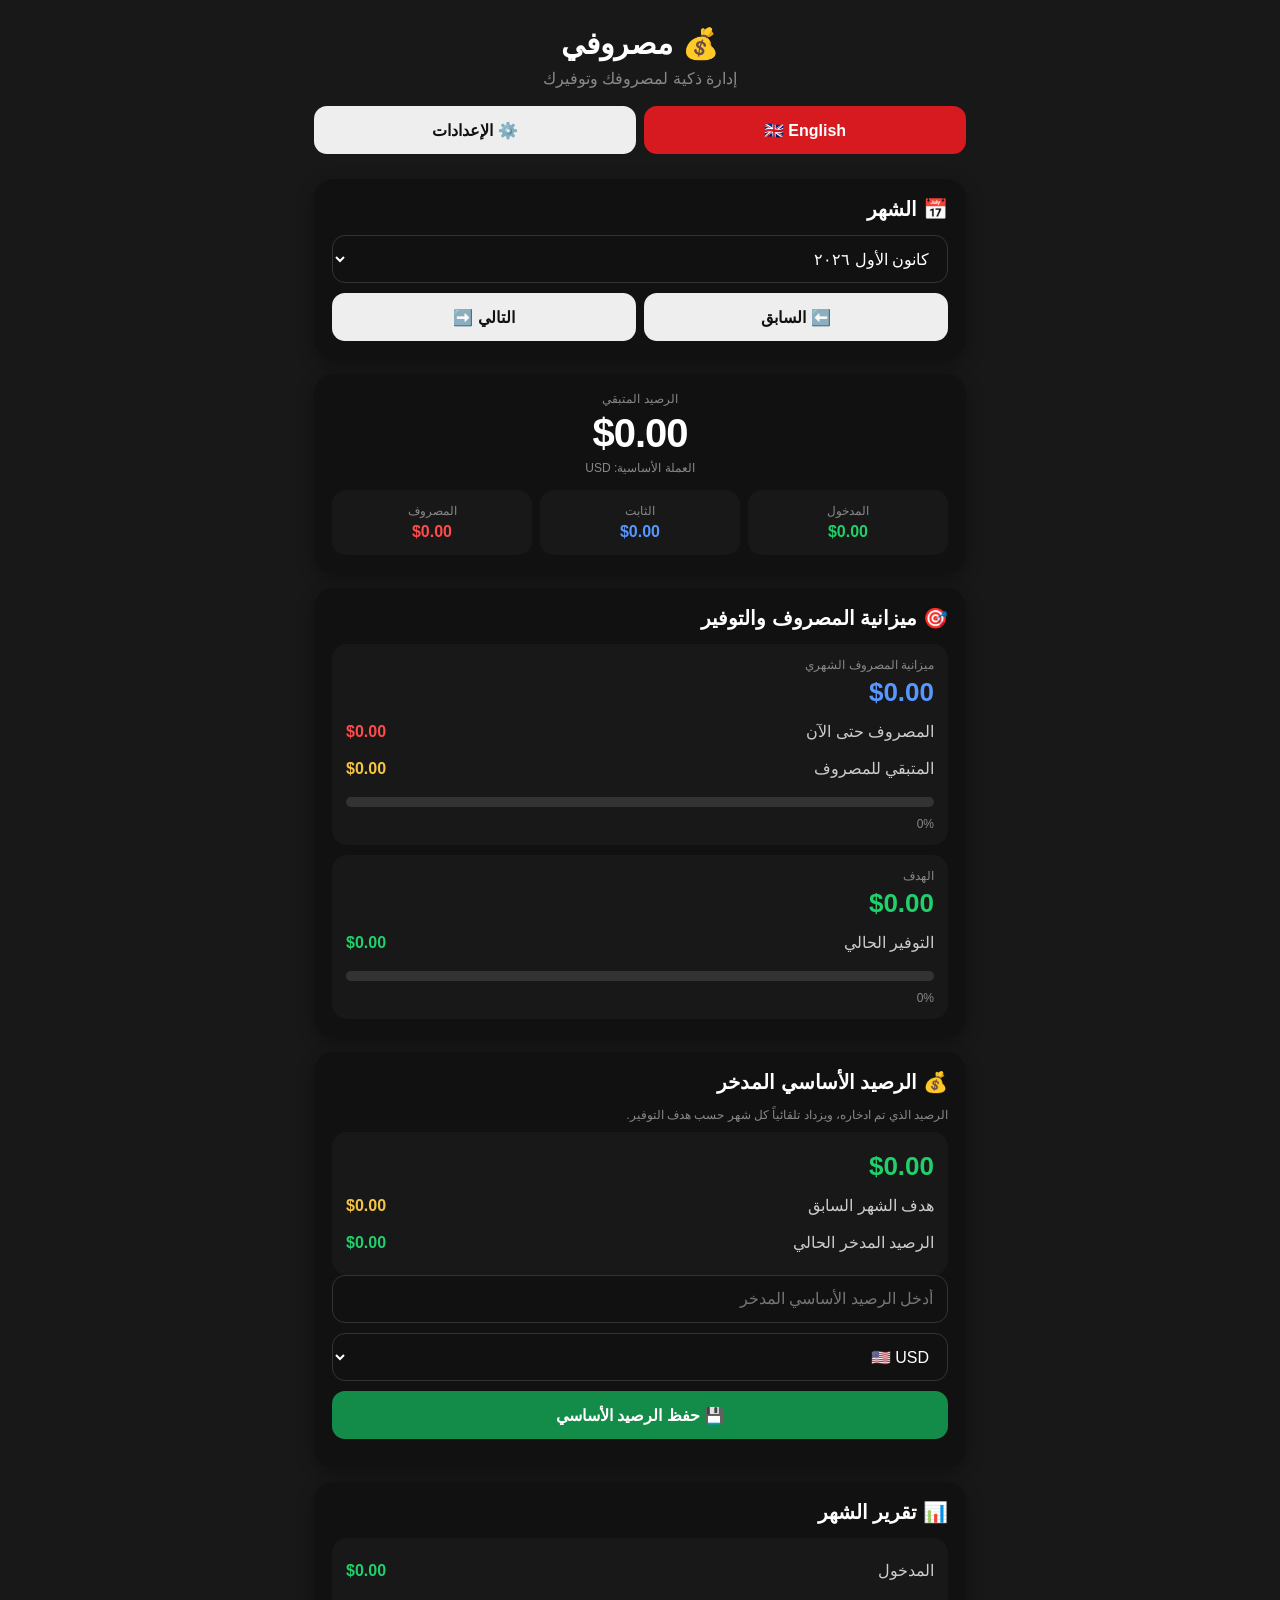
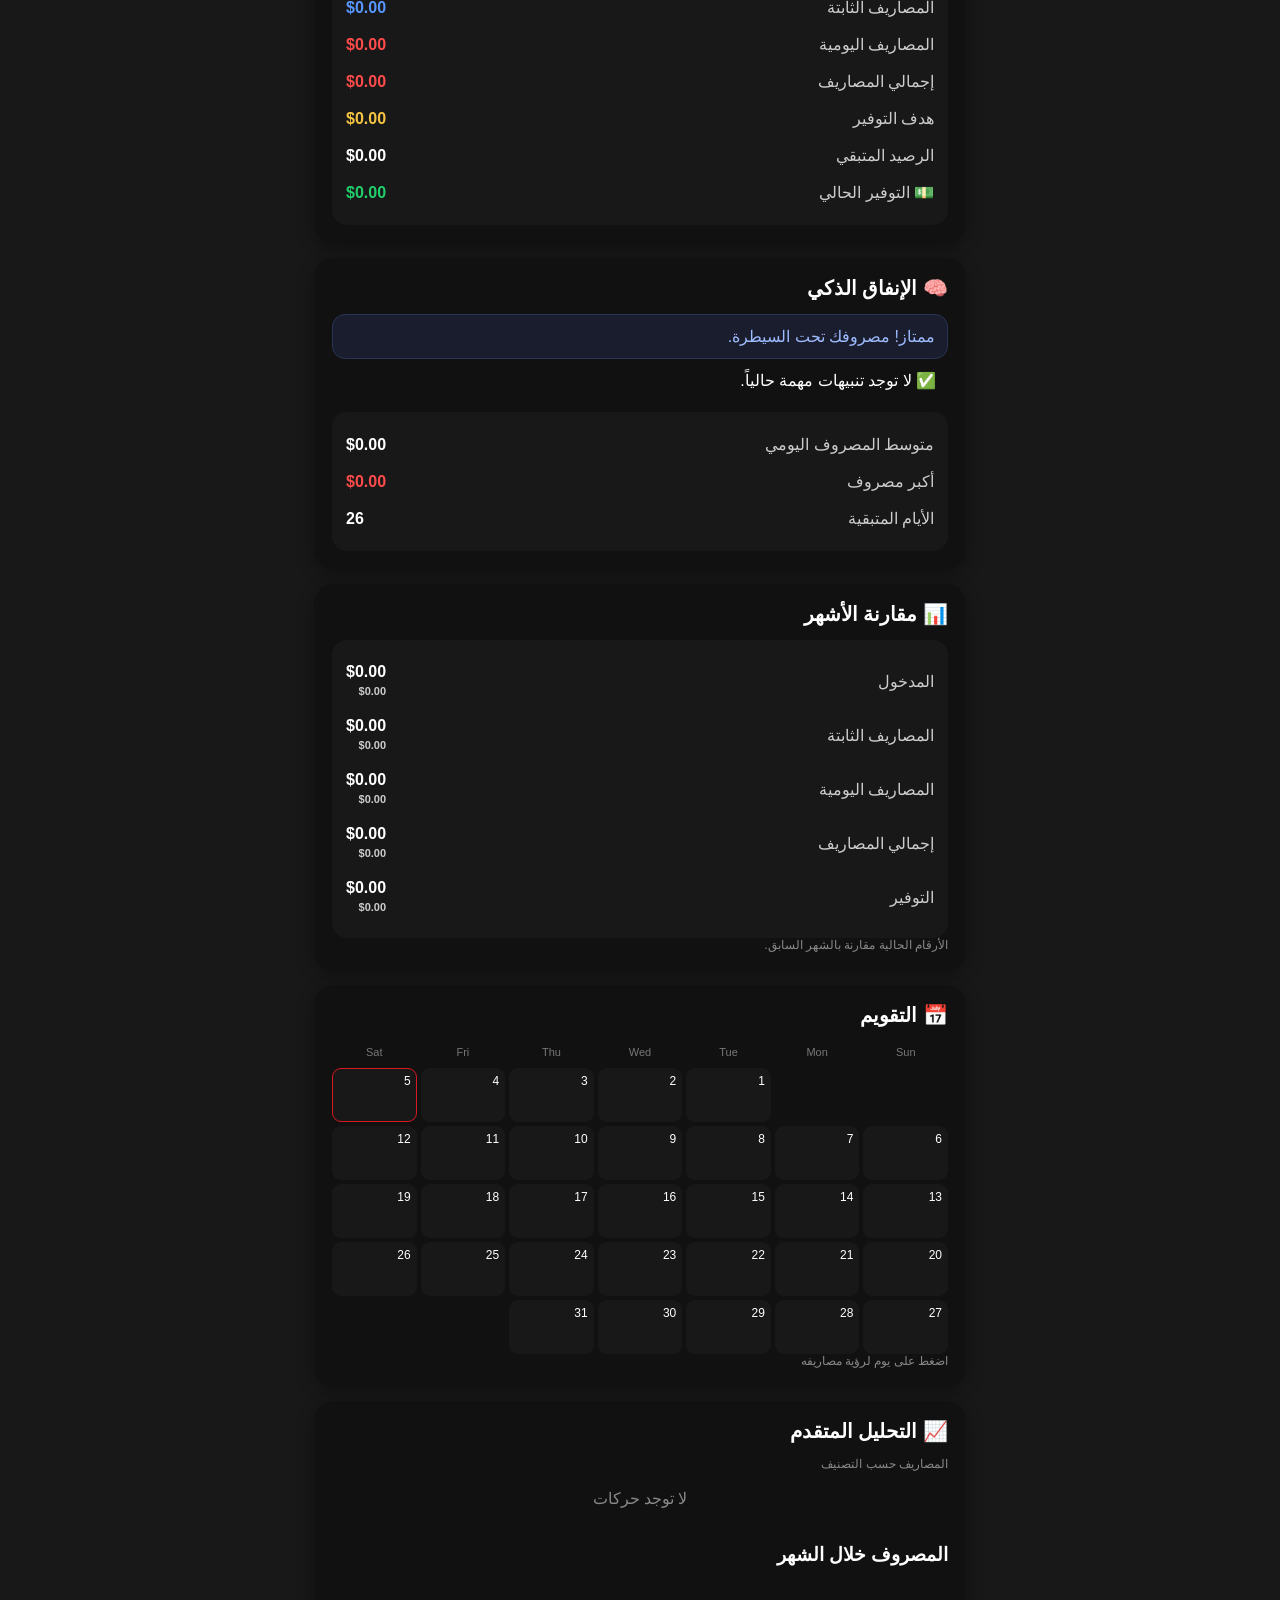
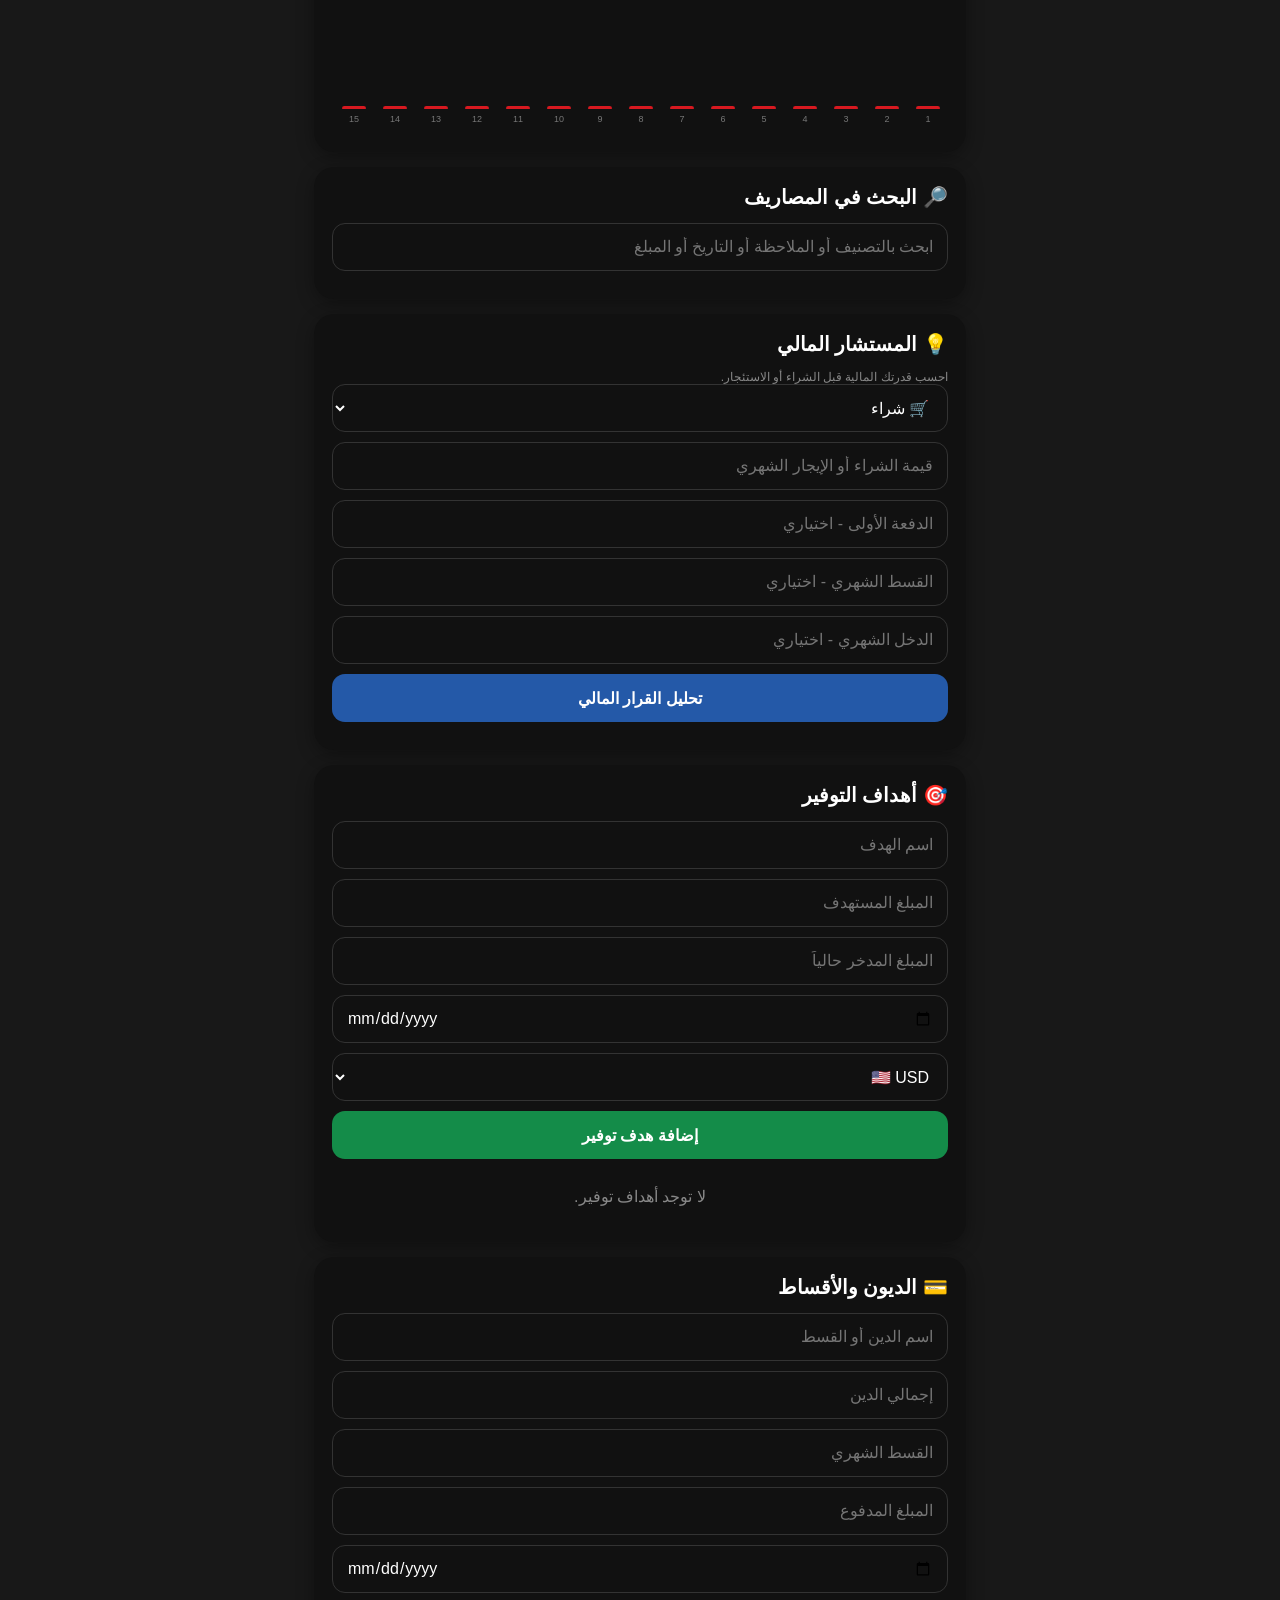
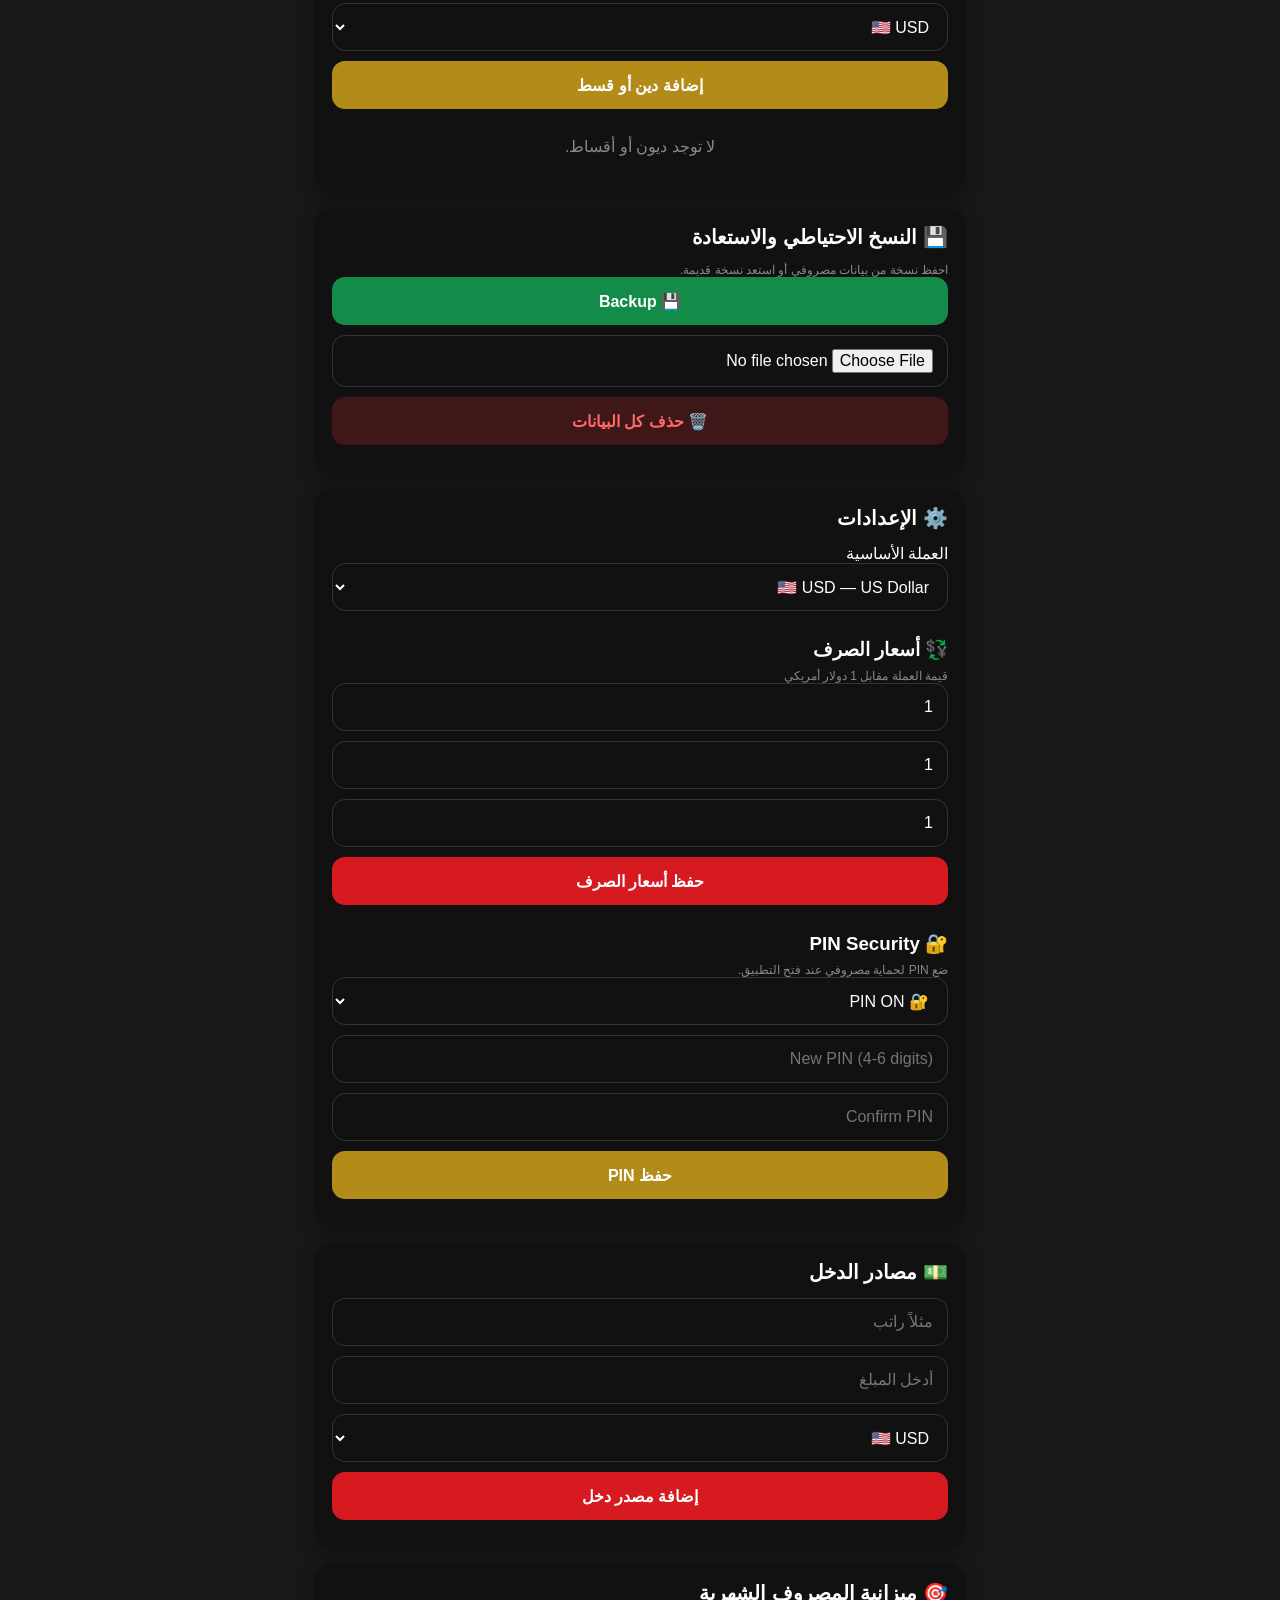
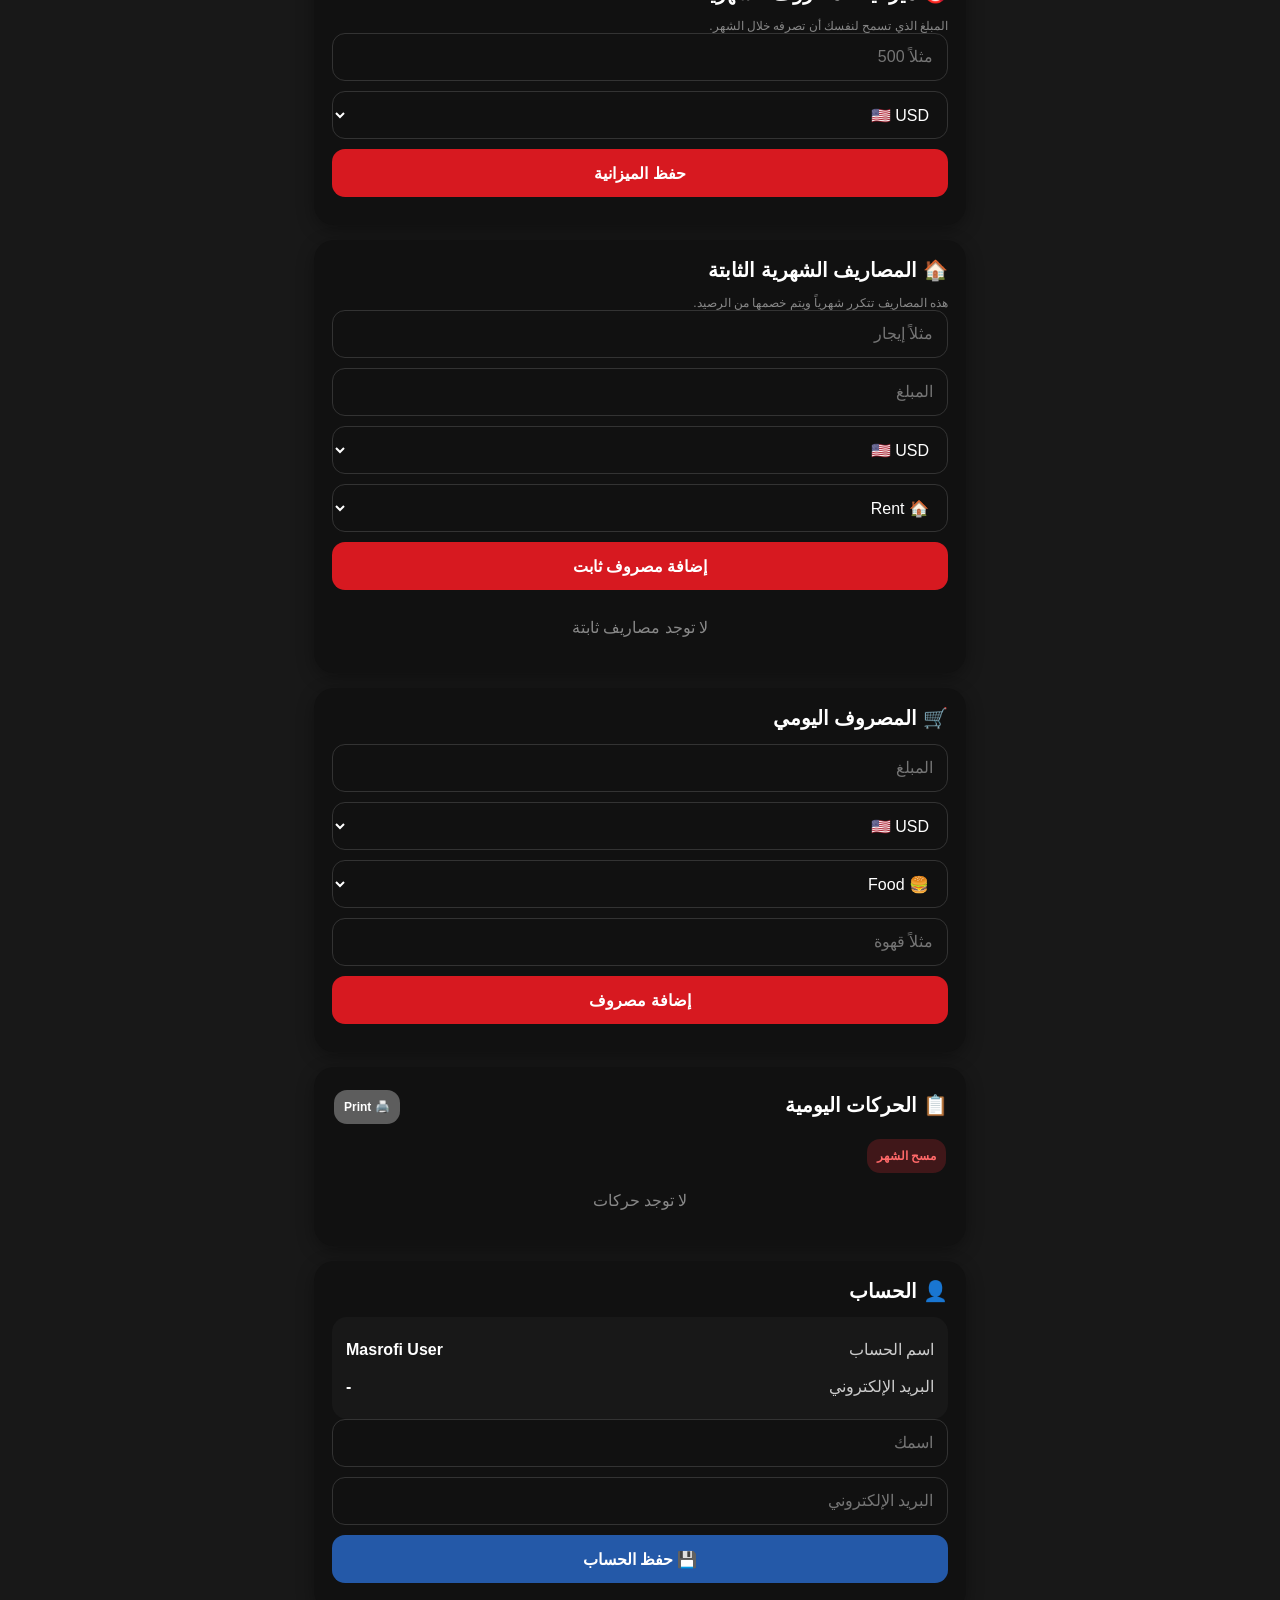
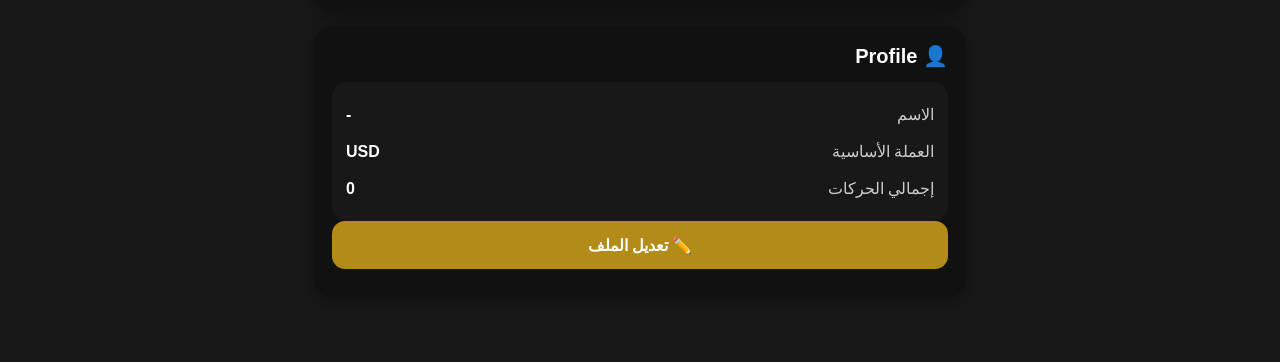
==== commit f6a82bf1: "index.html" ====
--- a/index.html
+++ b/index.html
@@ -817,6 +817,49 @@
 </div>
 </div>
 
+<!-- NEW: BASE SAVINGS -->
+
+<div class="card">
+<h2 id="baseSavingsTitle">💰 الرصيد الأساسي المدخر</h2>
+
+<div class="small" id="baseSavingsHelp">
+الرصيد الذي تم ادخاره، ويزداد تلقائياً كل شهر حسب هدف التوفير.
+</div>
+
+<div class="box">
+
+<div class="big green" id="baseSavingsValue">$0</div>
+
+<div class="row">
+<span id="previousGoalLabel">هدف الشهر السابق</span>
+<strong class="gold" id="previousGoalValue">$0</strong>
+</div>
+
+<div class="row">
+<span id="totalSavedLabel">الرصيد المدخر الحالي</span>
+<strong class="green" id="totalSavedValue">$0</strong>
+</div>
+
+</div>
+
+<input
+type="number"
+id="baseSavingsInput"
+placeholder="أدخل الرصيد الأساسي المدخر">
+
+<select id="baseSavingsCurrency">
+<option value="USD">🇺🇸 USD</option>
+<option value="CAD">🇨🇦 CAD</option>
+<option value="LBP">🇱🇧 LBP</option>
+<option value="SYP">🇸🇾 SYP</option>
+</select>
+
+<button class="greenBtn" onclick="saveBaseSavings()" id="saveBaseSavingsBtn">
+💾 حفظ الرصيد الأساسي
+</button>
+
+</div>
+
 <div class="card">
 <h2 id="reportTitle">📊 تقرير الشهر</h2>
 <div class="box">
@@ -919,9 +962,7 @@
 
 <input id="goalNameInput" placeholder="اسم الهدف">
 <input type="number" id="goalTargetInput" placeholder="المبلغ المستهدف">
-
 <input type="number" id="goalSavedInput" placeholder="المبلغ المدخر حالياً">
-
 <input type="date" id="goalDateInput">
 
 <select id="goalCurrency">
@@ -942,13 +983,9 @@
 <h2 id="debtsTitle">💳 الديون والأقساط</h2>
 
 <input id="debtNameInput" placeholder="اسم الدين أو القسط">
-
 <input type="number" id="debtTotalInput" placeholder="إجمالي الدين">
-
 <input type="number" id="debtMonthlyInput" placeholder="القسط الشهري">
-
 <input type="number" id="debtPaidInput" placeholder="المبلغ المدفوع">
-
 <input type="date" id="debtDueInput">
 
 <select id="debtCurrency">
@@ -970,9 +1007,7 @@
 <div class="small" id="backupHelp">احفظ نسخة من بيانات مصروفي أو استعد نسخة قديمة.</div>
 
 <button class="greenBtn" onclick="backupData()" id="backupBtn">💾 Backup</button>
-
 <input type="file" id="restoreFile" accept=".json" onchange="restoreData(event)">
-
 <button class="delete" onclick="resetAll()" id="resetBtn">🗑️ حذف كل البيانات</button>
 </div>
 
@@ -1012,7 +1047,6 @@
 <div id="pinSettingsBox">
 <input type="password" id="newPin" inputmode="numeric" maxlength="6" placeholder="New PIN (4-6 digits)">
 <input type="password" id="confirmPin" inputmode="numeric" maxlength="6" placeholder="Confirm PIN">
-
 <button class="goldBtn" onclick="savePIN()" id="savePinBtn">حفظ PIN</button>
 </div>
 </div>
@@ -1311,7 +1345,15 @@
 paid:"المدفوع",
 remainingDebt:"المتبقي",
 monthlyInstallment:"القسط الشهري",
-searchPlaceholder:"ابحث بالتصنيف أو الملاحظة أو التاريخ أو المبلغ"
+searchPlaceholder:"ابحث بالتصنيف أو الملاحظة أو التاريخ أو المبلغ",
+
+baseSavingsTitle:"💰 الرصيد الأساسي المدخر",
+baseSavingsHelp:"الرصيد الذي تم ادخاره، ويزداد تلقائياً كل شهر حسب هدف التوفير.",
+previousGoal:"هدف الشهر السابق",
+totalSaved:"الرصيد المدخر الحالي",
+saveBaseSavings:"💾 حفظ الرصيد الأساسي",
+baseSavingsSaved:"تم حفظ الرصيد الأساسي المدخر ✅",
+baseSavingsValid:"يرجى إدخال رصيد صحيح."
 },
 en:{
 title:"💰 My Expenses",
@@ -1416,7 +1458,15 @@
 paid:"Paid",
 remainingDebt:"Remaining",
 monthlyInstallment:"Monthly installment",
-searchPlaceholder:"Search category, note, date or amount"
+searchPlaceholder:"Search category, note, date or amount",
+
+baseSavingsTitle:"💰 Base Saved Balance",
+baseSavingsHelp:"Your saved balance. It automatically increases every month according to the savings goal.",
+previousGoal:"Previous month goal",
+totalSaved:"Current saved balance",
+saveBaseSavings:"💾 Save Base Balance",
+baseSavingsSaved:"Base saved balance saved ✅",
+baseSavingsValid:"Please enter a valid balance."
 }
 };
 
@@ -1522,6 +1572,9 @@
 let carryover=0;
 let savingGoal=null;
 
+/* NEW BASE SAVINGS */
+let baseSavings=null;
+
 if(previous){
 
 if(Array.isArray(previous.fixed)){
@@ -1560,6 +1613,73 @@
 };
 
 }
+
+/*
+NEW:
+The new month's saved balance =
+previous month's saved balance
++
+previous month's savings goal.
+*/
+
+let previousBaseSavings=0;
+
+if(previous.baseSavings){
+
+previousBaseSavings=toBase(
+previous.baseSavings.amount,
+previous.baseSavings.currency
+);
+
+}
+
+let previousGoal=0;
+
+if(previous.savingGoal){
+
+previousGoal=toBase(
+previous.savingGoal.amount,
+previous.savingGoal.currency
+);
+
+}else{
+
+let previousIncome=getIncomeTotal(previous);
+
+let previousFixed=total(previous.fixed||[]);
+
+let previousBudgetForGoal=
+previous.budget
+?
+toBase(
+previous.budget.amount,
+previous.budget.currency
+)
+:
+0;
+
+previousGoal=
+previous.budget
+?
+Math.max(
+0,
+previousIncome-
+previousFixed-
+previousBudgetForGoal
+)
+:
+Math.max(
+0,
+previousIncome-
+previousFixed
+);
+
+}
+
+baseSavings={
+amount:previousBaseSavings+previousGoal,
+currency:settingsData.baseCurrency
+};
 
 }
 
@@ -1572,6 +1692,7 @@
 expenses:[],
 carryover:carryover,
 savingGoal:savingGoal,
+baseSavings:baseSavings,
 goals:[],
 debts:[]
 };
@@ -1600,6 +1721,10 @@
 
 if(m.savingGoal===undefined)
 m.savingGoal=null;
+
+/* NEW */
+if(m.baseSavings===undefined)
+m.baseSavings=null;
 
 return m;
 }
@@ -1877,7 +2002,6 @@
 currency:document.getElementById("incomeCurrency").value
 });
 
-/* Keep legacy income compatible */
 m.income={
 amount:a,
 currency:document.getElementById("incomeCurrency").value
@@ -2206,6 +2330,7 @@
 expenses:[],
 carryover:0,
 savingGoal:null,
+baseSavings:null,
 goals:[],
 debts:[]
 
@@ -2647,6 +2772,41 @@
 );
 
 return 0;
+}
+
+/* NEW BASE SAVINGS */
+
+function saveBaseSavings(){
+
+let a=Number(
+document.getElementById("baseSavingsInput").value
+);
+
+if(a<0){
+
+alert(
+t("baseSavingsValid")
+);
+
+return;
+}
+
+let m=monthData();
+
+m.baseSavings={
+amount:a,
+currency:
+document.getElementById("baseSavingsCurrency").value
+};
+
+save();
+update();
+
+document.getElementById("baseSavingsInput").value="";
+
+alert(
+t("baseSavingsSaved")
+);
 }
 
 /* GOALS */
@@ -3407,10 +3567,81 @@
 let goal=getLegacyGoalBase(m);
 
 /*
-The old savingGoal remains compatible.
-New savings goals are tracked separately.
-The legacy goal is not subtracted twice.
+Keep the current month's saving goal stored.
+This allows the next month to add it automatically
+to the base saved balance.
 */
+
+if(goal>0){
+
+m.savingGoal={
+amount:goal,
+currency:settingsData.baseCurrency
+};
+
+save();
+
+}
+
+/* NEW BASE SAVINGS */
+
+let baseSavings=
+m.baseSavings
+?
+toBase(
+m.baseSavings.amount,
+m.baseSavings.currency
+)
+:
+0;
+
+let previousGoal=0;
+
+let previous=data[previousMonthKey(current)];
+
+if(previous){
+
+if(previous.savingGoal){
+
+previousGoal=toBase(
+previous.savingGoal.amount,
+previous.savingGoal.currency
+);
+
+}else{
+
+let previousIncome=getIncomeTotal(previous);
+let previousFixed=total(previous.fixed||[]);
+
+let previousBudget=
+previous.budget
+?
+toBase(
+previous.budget.amount,
+previous.budget.currency
+)
+:
+0;
+
+previousGoal=
+previous.budget
+?
+Math.max(
+0,
+previousIncome-
+previousFixed-
+previousBudget
+)
+:
+Math.max(
+0,
+previousIncome-
+previousFixed
+);
+
+}
+
+}
 
 let balance=
 income+
@@ -3487,6 +3718,17 @@
 document.getElementById("rGoal").textContent=money(goal);
 document.getElementById("rBalance").textContent=money(balance);
 document.getElementById("rSavings").textContent=money(savings);
+
+/* NEW DISPLAY */
+
+document.getElementById("baseSavingsValue").textContent=
+money(baseSavings);
+
+document.getElementById("previousGoalValue").textContent=
+money(previousGoal);
+
+document.getElementById("totalSavedValue").textContent=
+money(baseSavings);
 
 document.getElementById("incomeSaved").textContent=
 income>0
@@ -3716,6 +3958,9 @@
 if(!m.debts)m.debts=[];
 if(m.carryover===undefined)m.carryover=0;
 if(m.savingGoal===undefined)m.savingGoal=null;
+
+/* NEW */
+if(m.baseSavings===undefined)m.baseSavings=null;
 
 return m;
 }
@@ -3960,6 +4205,23 @@
 
 }
 
+/* NEW LANGUAGE TEXT */
+
+document.getElementById("baseSavingsTitle").textContent=
+t("baseSavingsTitle");
+
+document.getElementById("baseSavingsHelp").textContent=
+t("baseSavingsHelp");
+
+document.getElementById("previousGoalLabel").textContent=
+t("previousGoal");
+
+document.getElementById("totalSavedLabel").textContent=
+t("totalSaved");
+
+document.getElementById("saveBaseSavingsBtn").textContent=
+t("saveBaseSavings");
+
 document.getElementById("baseLabel").textContent=
 lang==="ar"?"العملة الأساسية":"Base Currency";
 
@@ -4062,6 +4324,21 @@
 "none"
 :
 "block";
+
+/* NEW:
+If the current month already has a saved base balance,
+show its currency in the input.
+*/
+
+let m=monthData();
+
+if(m.baseSavings){
+
+document.getElementById("baseSavingsCurrency").value=
+m.baseSavings.currency;
+
+}
+
 }
 
 /* RATES */
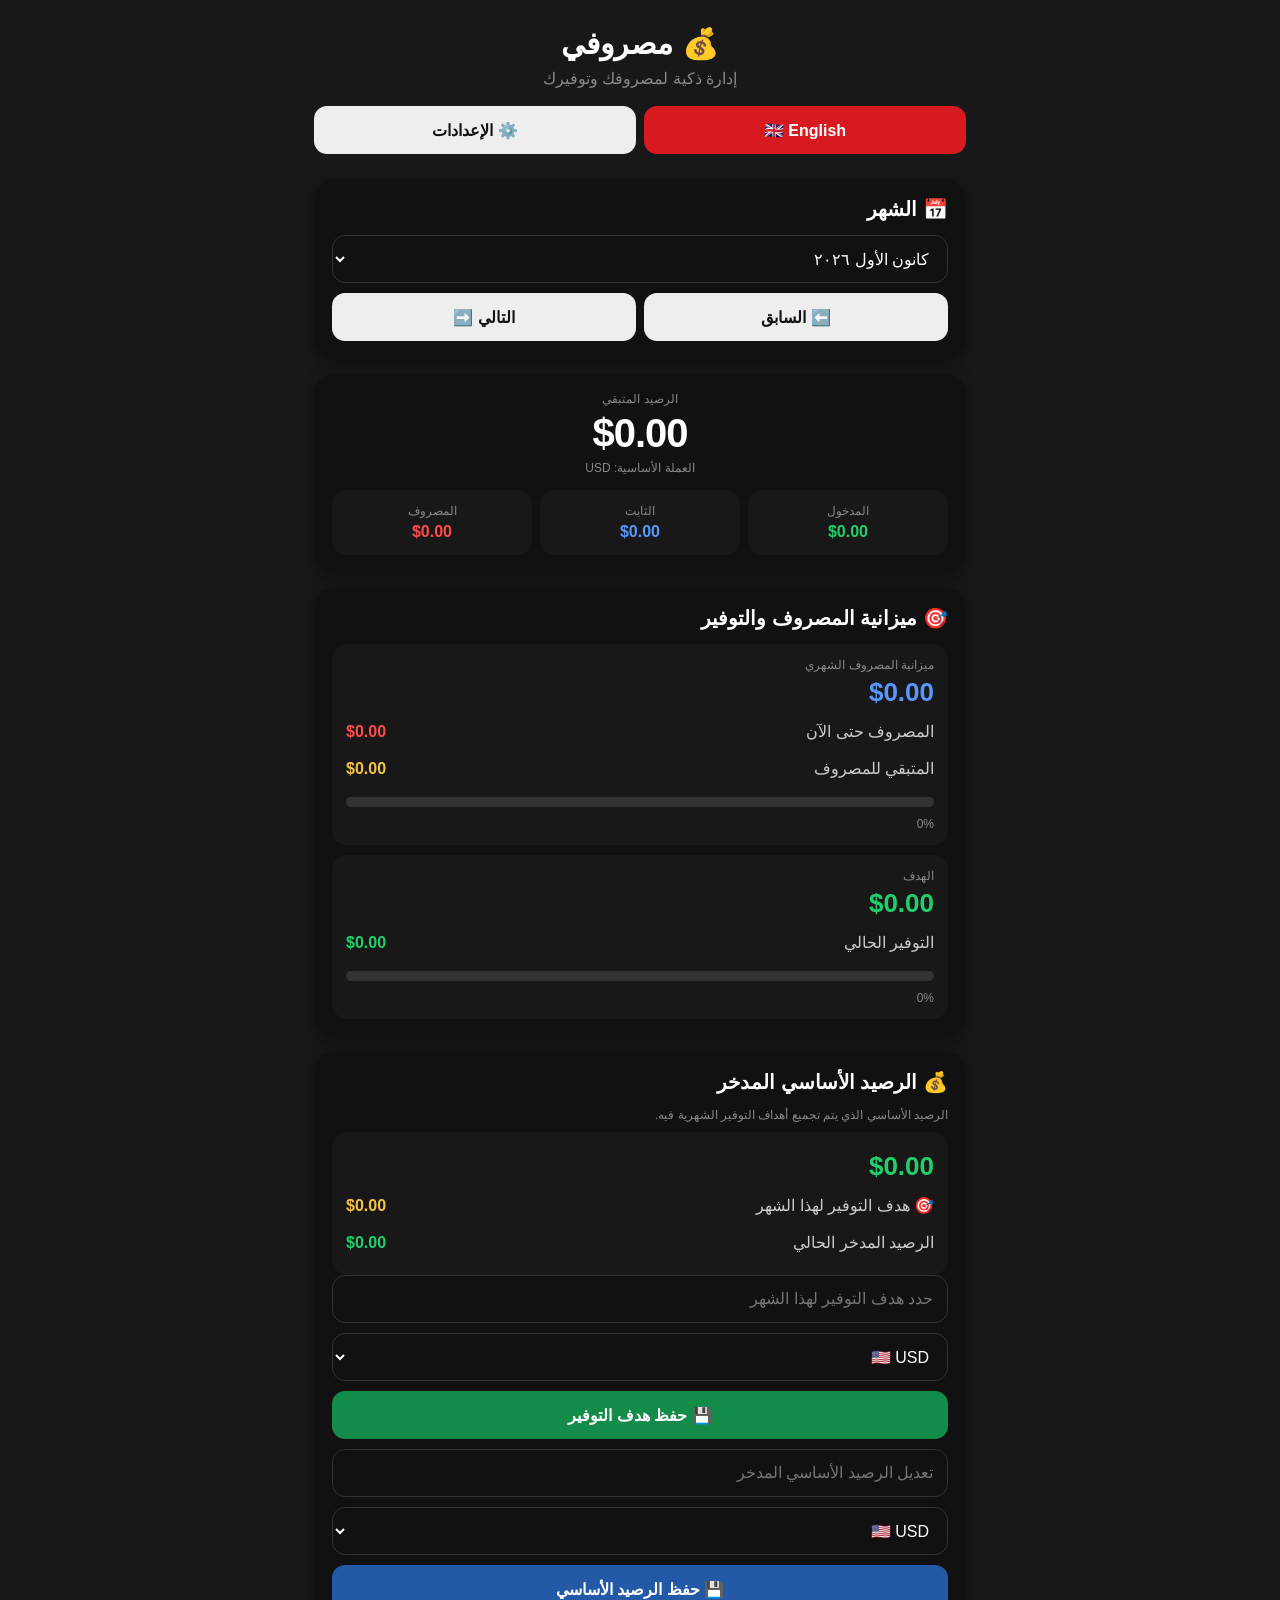
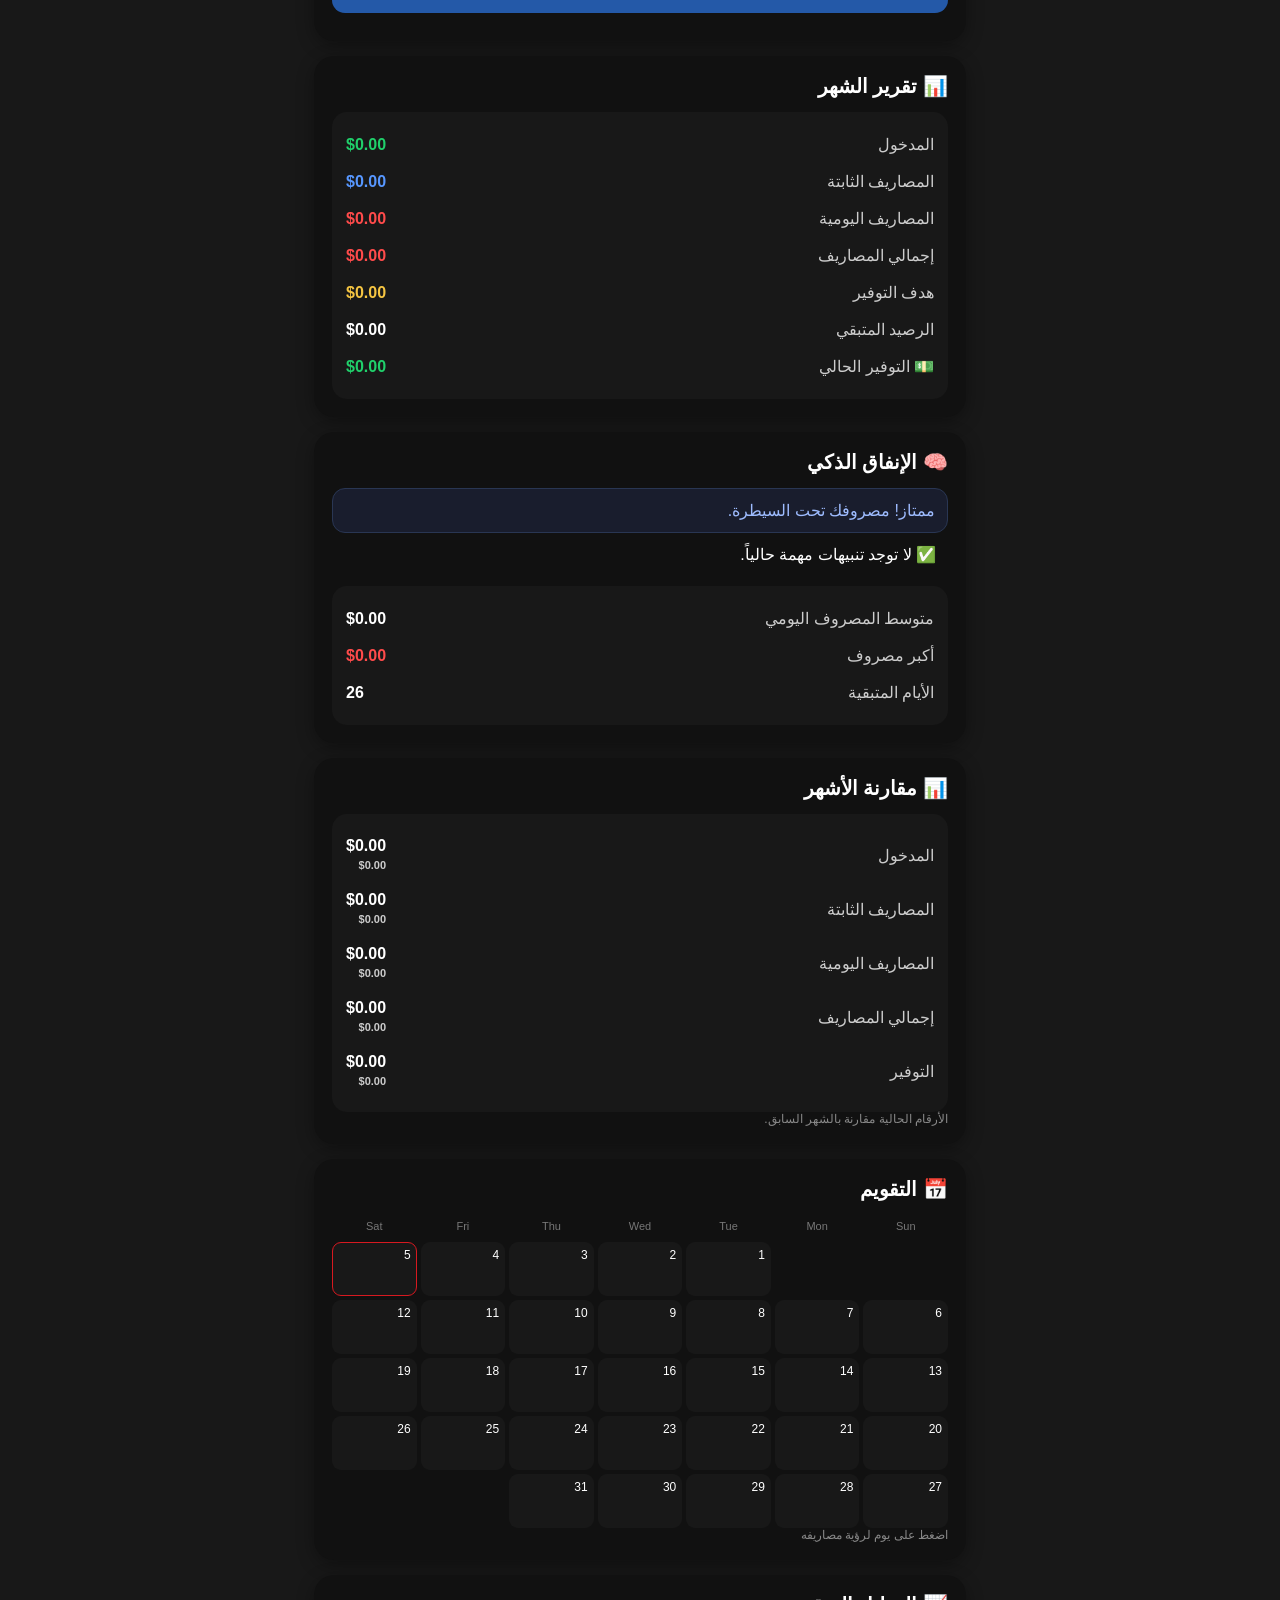
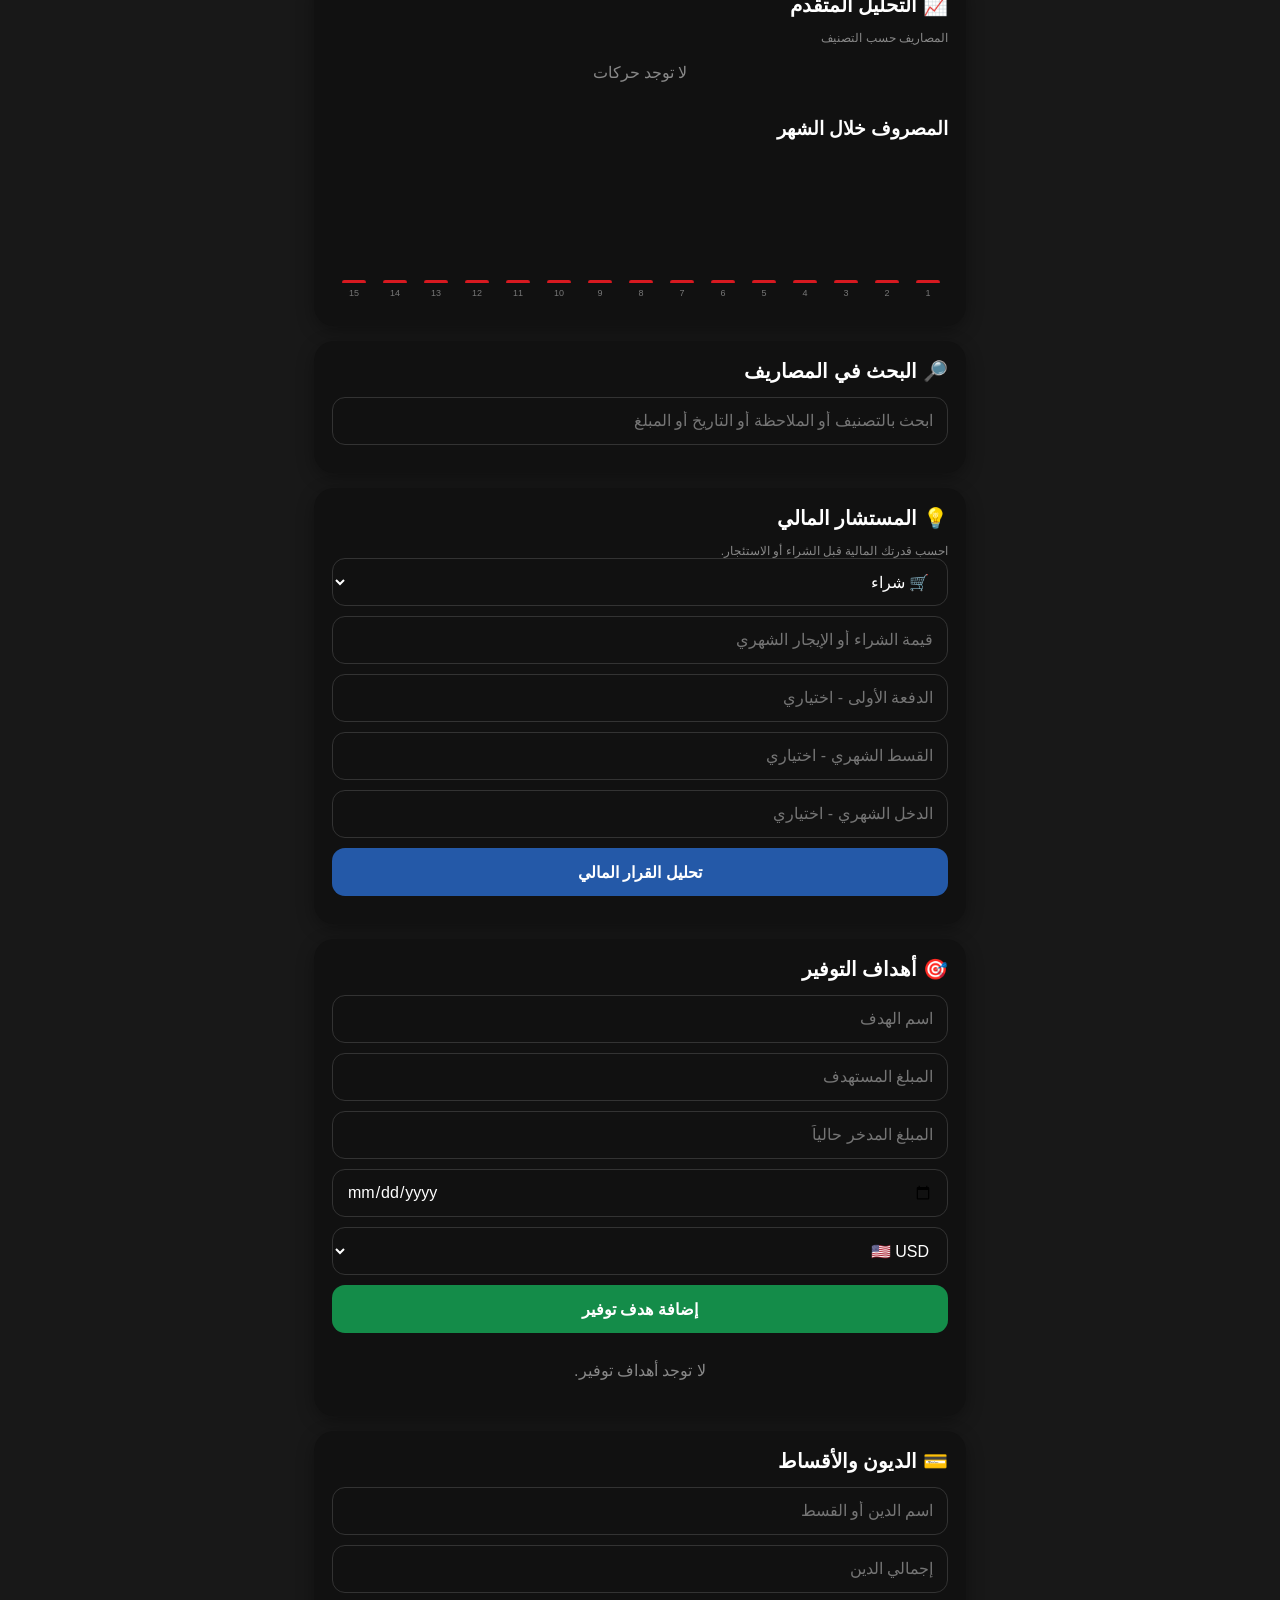
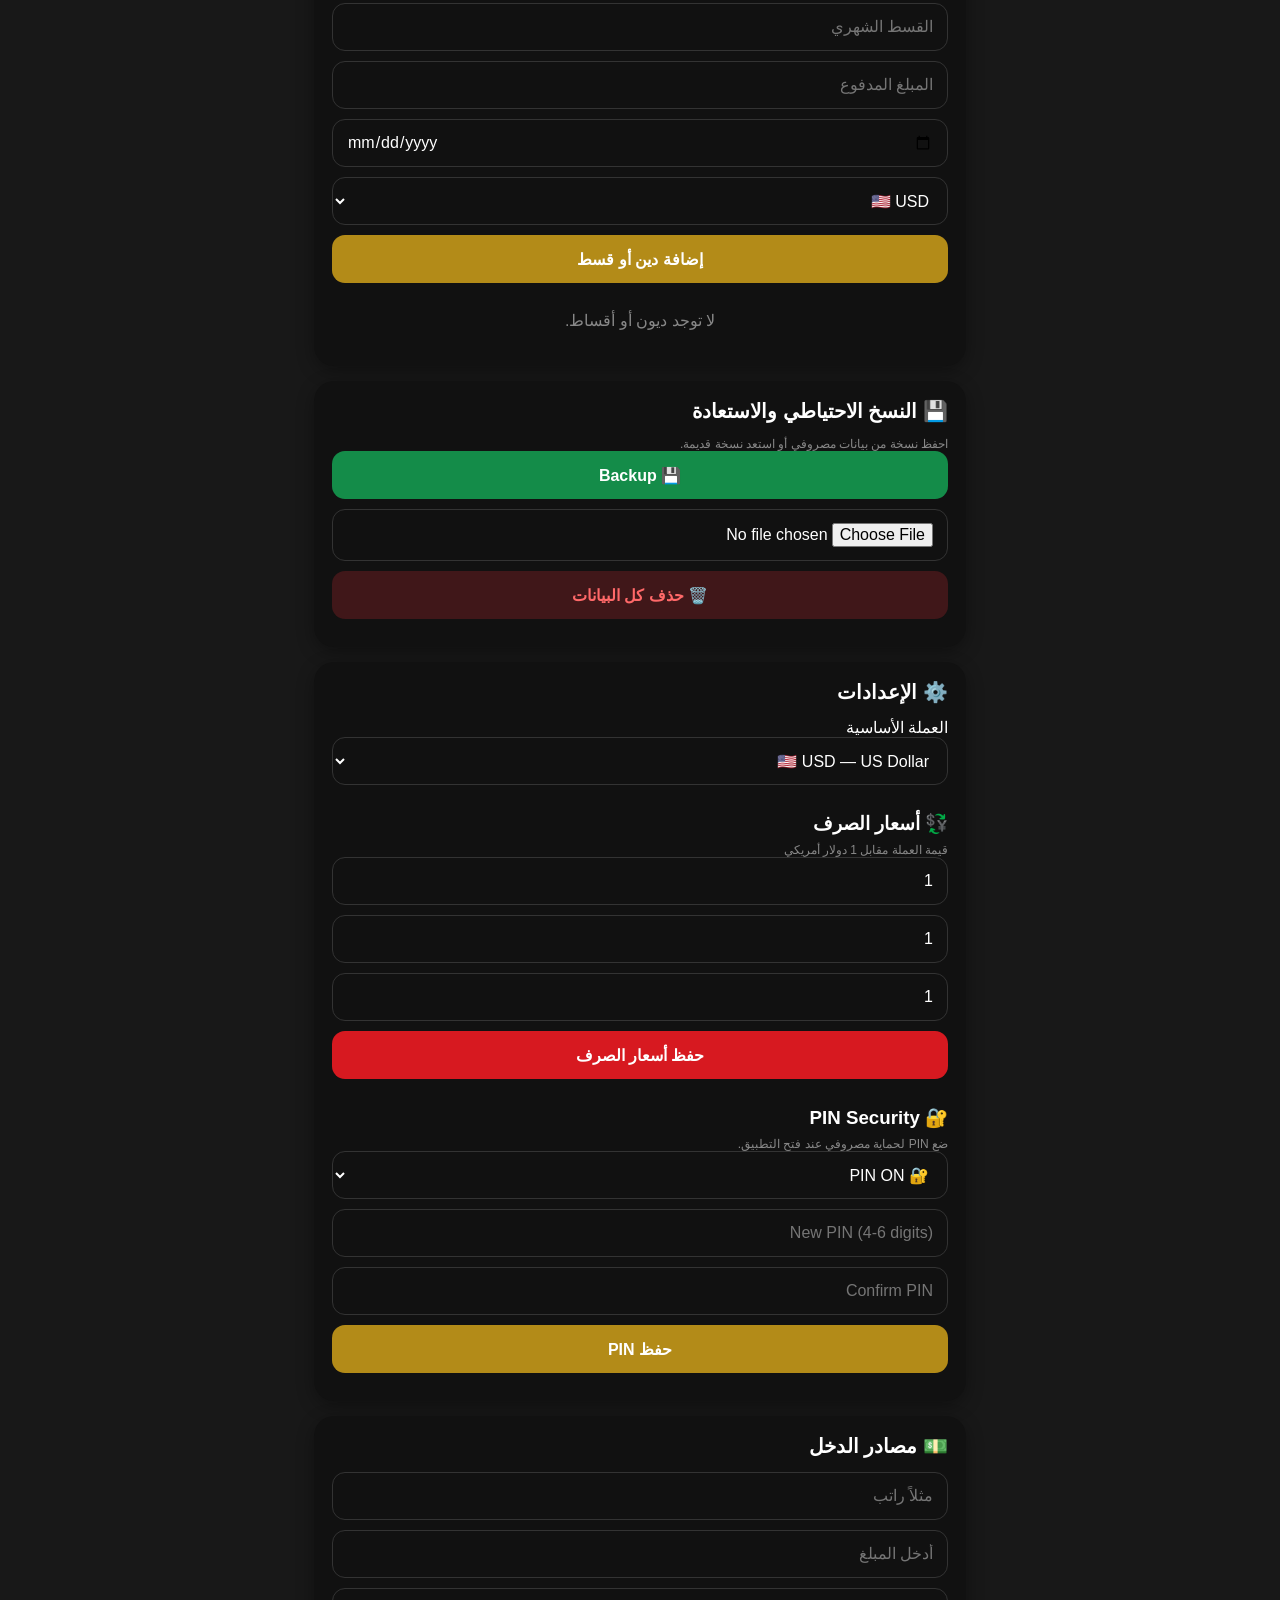
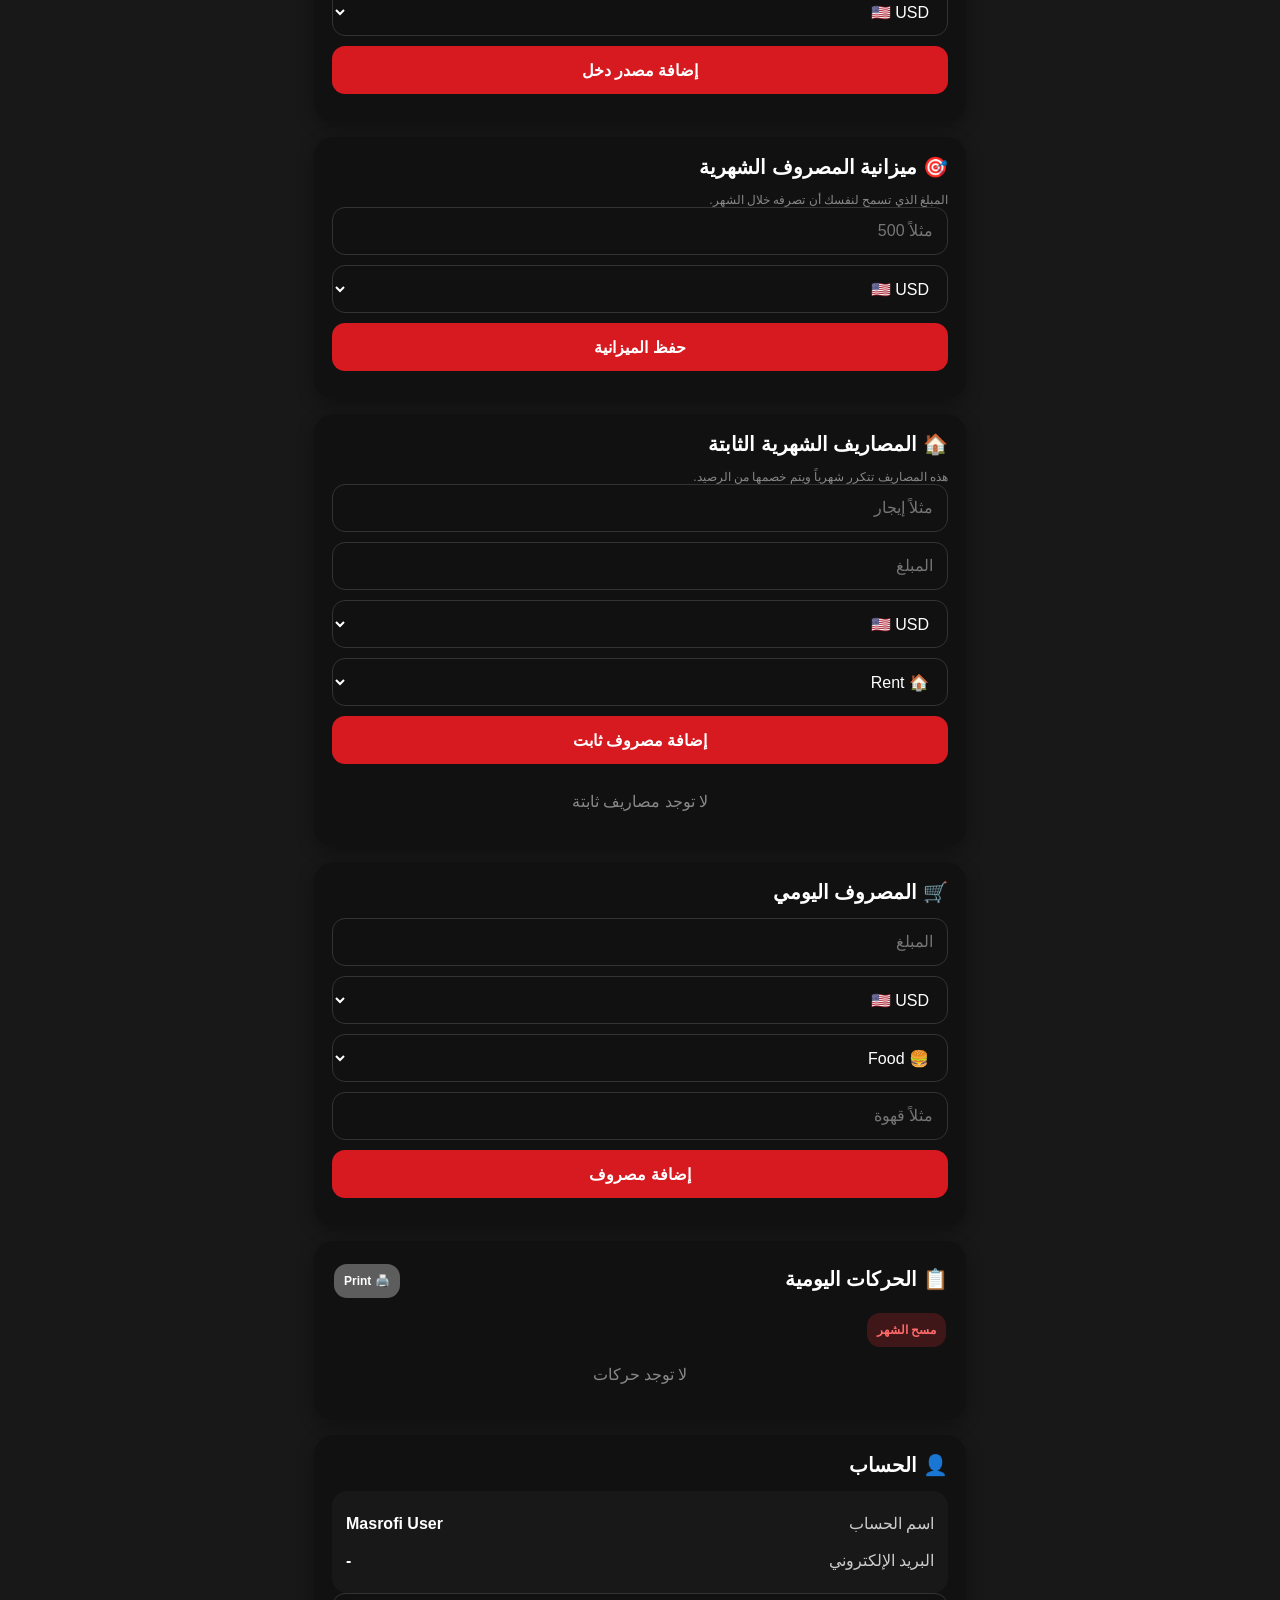
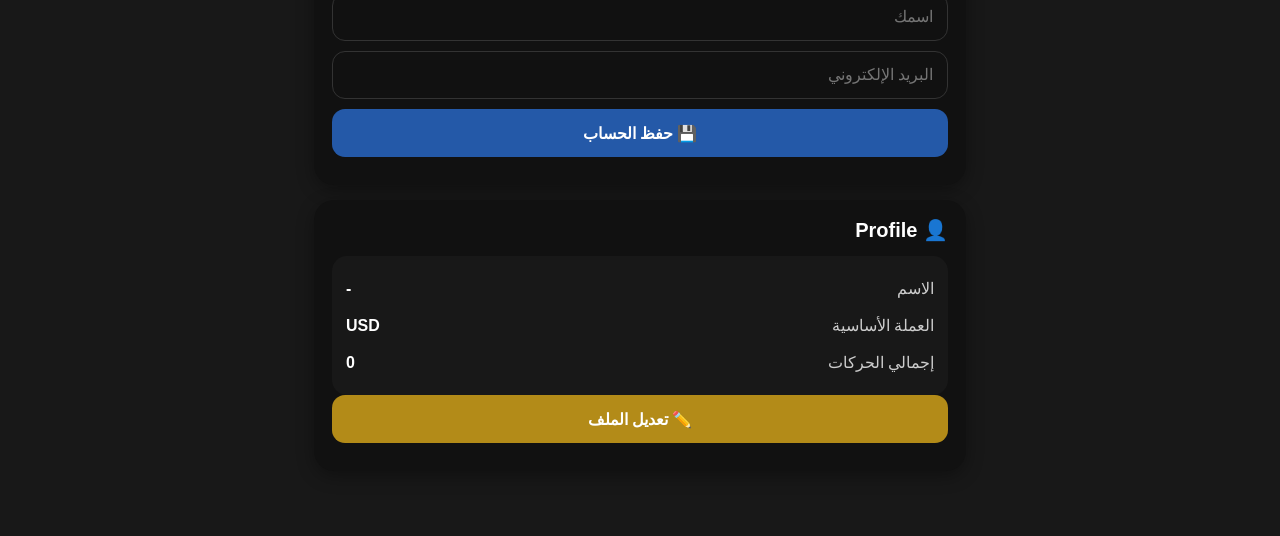
==== commit ef3dab03: "Rename Index 3 to index.html" ====
--- a/index.html
+++ b/index.html
@@ -817,13 +817,11 @@
 </div>
 </div>
 
-<!-- NEW: BASE SAVINGS -->
-
 <div class="card">
 <h2 id="baseSavingsTitle">💰 الرصيد الأساسي المدخر</h2>
 
 <div class="small" id="baseSavingsHelp">
-الرصيد الذي تم ادخاره، ويزداد تلقائياً كل شهر حسب هدف التوفير.
+الرصيد الأساسي الذي يتم تجميع أهداف التوفير الشهرية فيه.
 </div>
 
 <div class="box">
@@ -831,8 +829,8 @@
 <div class="big green" id="baseSavingsValue">$0</div>
 
 <div class="row">
-<span id="previousGoalLabel">هدف الشهر السابق</span>
-<strong class="gold" id="previousGoalValue">$0</strong>
+<span id="monthlyGoalLabel">🎯 هدف التوفير لهذا الشهر</span>
+<strong class="gold" id="monthlyGoalValue">$0</strong>
 </div>
 
 <div class="row">
@@ -844,8 +842,24 @@
 
 <input
 type="number"
+id="monthlyGoalInput"
+placeholder="حدد هدف التوفير لهذا الشهر">
+
+<select id="monthlyGoalCurrency">
+<option value="USD">🇺🇸 USD</option>
+<option value="CAD">🇨🇦 CAD</option>
+<option value="LBP">🇱🇧 LBP</option>
+<option value="SYP">🇸🇾 SYP</option>
+</select>
+
+<button class="greenBtn" onclick="saveMonthlyGoal()" id="saveMonthlyGoalBtn">
+💾 حفظ هدف التوفير
+</button>
+
+<input
+type="number"
 id="baseSavingsInput"
-placeholder="أدخل الرصيد الأساسي المدخر">
+placeholder="تعديل الرصيد الأساسي المدخر">
 
 <select id="baseSavingsCurrency">
 <option value="USD">🇺🇸 USD</option>
@@ -854,7 +868,7 @@
 <option value="SYP">🇸🇾 SYP</option>
 </select>
 
-<button class="greenBtn" onclick="saveBaseSavings()" id="saveBaseSavingsBtn">
+<button class="blueBtn" onclick="saveBaseSavings()" id="saveBaseSavingsBtn">
 💾 حفظ الرصيد الأساسي
 </button>
 
@@ -1348,9 +1362,12 @@
 searchPlaceholder:"ابحث بالتصنيف أو الملاحظة أو التاريخ أو المبلغ",
 
 baseSavingsTitle:"💰 الرصيد الأساسي المدخر",
-baseSavingsHelp:"الرصيد الذي تم ادخاره، ويزداد تلقائياً كل شهر حسب هدف التوفير.",
-previousGoal:"هدف الشهر السابق",
+baseSavingsHelp:"الرصيد الأساسي الذي يتم تجميع أهداف التوفير الشهرية فيه.",
+monthlyGoal:"🎯 هدف التوفير لهذا الشهر",
 totalSaved:"الرصيد المدخر الحالي",
+saveMonthlyGoal:"💾 حفظ هدف التوفير",
+monthlyGoalSaved:"تم حفظ هدف التوفير وإضافته إلى الرصيد الأساسي ✅",
+monthlyGoalValid:"يرجى إدخال هدف توفير صحيح.",
 saveBaseSavings:"💾 حفظ الرصيد الأساسي",
 baseSavingsSaved:"تم حفظ الرصيد الأساسي المدخر ✅",
 baseSavingsValid:"يرجى إدخال رصيد صحيح."
@@ -1461,9 +1478,12 @@
 searchPlaceholder:"Search category, note, date or amount",
 
 baseSavingsTitle:"💰 Base Saved Balance",
-baseSavingsHelp:"Your saved balance. It automatically increases every month according to the savings goal.",
-previousGoal:"Previous month goal",
+baseSavingsHelp:"Your base saved balance. Monthly savings goals are added to it.",
+monthlyGoal:"🎯 Savings goal for this month",
 totalSaved:"Current saved balance",
+saveMonthlyGoal:"💾 Save Savings Goal",
+monthlyGoalSaved:"Savings goal saved and added to base balance ✅",
+monthlyGoalValid:"Please enter a valid savings goal.",
 saveBaseSavings:"💾 Save Base Balance",
 baseSavingsSaved:"Base saved balance saved ✅",
 baseSavingsValid:"Please enter a valid balance."
@@ -1562,6 +1582,11 @@
 String(d.getMonth()+1).padStart(2,"0");
 }
 
+
+/* =====================================================
+   MONTH DATA
+   ===================================================== */
+
 function monthData(){
 
 if(!data[current]){
@@ -1571,8 +1596,6 @@
 let fixed=[];
 let carryover=0;
 let savingGoal=null;
-
-/* NEW BASE SAVINGS */
 let baseSavings=null;
 
 if(previous){
@@ -1586,69 +1609,12 @@
 
 }
 
+/*
+الباقي من ميزانية الشهر السابق
+ينتقل تلقائياً إلى الشهر الجديد.
+*/
+
 let previousBudget=
-previous.budget
-?
-toBase(previous.budget.amount,previous.budget.currency)
-:
-0;
-
-let previousDaily=
-Array.isArray(previous.expenses)
-?
-total(previous.expenses)
-:
-0;
-
-carryover=Math.max(
-0,
-previousBudget-previousDaily
-);
-
-if(previous.savingGoal){
-
-savingGoal={
-amount:previous.savingGoal.amount,
-currency:previous.savingGoal.currency
-};
-
-}
-
-/*
-NEW:
-The new month's saved balance =
-previous month's saved balance
-+
-previous month's savings goal.
-*/
-
-let previousBaseSavings=0;
-
-if(previous.baseSavings){
-
-previousBaseSavings=toBase(
-previous.baseSavings.amount,
-previous.baseSavings.currency
-);
-
-}
-
-let previousGoal=0;
-
-if(previous.savingGoal){
-
-previousGoal=toBase(
-previous.savingGoal.amount,
-previous.savingGoal.currency
-);
-
-}else{
-
-let previousIncome=getIncomeTotal(previous);
-
-let previousFixed=total(previous.fixed||[]);
-
-let previousBudgetForGoal=
 previous.budget
 ?
 toBase(
@@ -1658,32 +1624,43 @@
 :
 0;
 
-previousGoal=
-previous.budget
-?
-Math.max(
+let previousDaily=
+Array.isArray(previous.expenses)
+?
+total(previous.expenses)
+:
+0;
+
+carryover=Math.max(
 0,
-previousIncome-
-previousFixed-
-previousBudgetForGoal
-)
-:
-Math.max(
-0,
-previousIncome-
-previousFixed
+previousBudget-previousDaily
+);
+
+/*
+الرصيد الأساسي للشهر الجديد =
+الرصيد الأساسي للشهر السابق فقط.
+*/
+
+let previousBaseSavings=0;
+
+if(previous.baseSavings){
+
+previousBaseSavings=toBase(
+previous.baseSavings.amount,
+previous.baseSavings.currency
 );
 
 }
 
 baseSavings={
-amount:previousBaseSavings+previousGoal,
+amount:previousBaseSavings,
 currency:settingsData.baseCurrency
 };
 
 }
 
 data[current]={
+
 income:null,
 incomeSources:[],
 budget:null,
@@ -1695,7 +1672,10 @@
 baseSavings:baseSavings,
 goals:[],
 debts:[]
+
 };
+
+save();
 
 }
 
@@ -1722,12 +1702,57 @@
 if(m.savingGoal===undefined)
 m.savingGoal=null;
 
-/* NEW */
 if(m.baseSavings===undefined)
 m.baseSavings=null;
 
+
+/*
+=====================================================
+الإصلاح الأساسي:
+تحديث الباقي المرحّل في كل مرة
+بدلاً من حسابه فقط عند إنشاء الشهر.
+=====================================================
+*/
+
+let previous=data[previousMonthKey(current)];
+
+if(previous){
+
+let previousBudget=
+previous.budget
+?
+toBase(
+previous.budget.amount,
+previous.budget.currency
+)
+:
+0;
+
+let previousDaily=
+Array.isArray(previous.expenses)
+?
+total(previous.expenses)
+:
+0;
+
+let newCarryover=Math.max(
+0,
+previousBudget-previousDaily
+);
+
+if(m.carryover!==newCarryover){
+
+m.carryover=newCarryover;
+
+}
+
+save();
+
+}
+
 return m;
 }
+
 
 /* ACCOUNT */
 
@@ -1796,6 +1821,7 @@
 document.getElementById("profileExpenses").textContent=count;
 }
 
+
 /* PIN */
 
 function pinEnabled(){
@@ -1911,6 +1937,7 @@
 "PIN saved successfully 🔐"
 );
 }
+
 
 /* MONTHS */
 
@@ -1974,6 +2001,7 @@
 monthData();
 update();
 }
+
 
 /* INCOME SOURCES */
 
@@ -2089,6 +2117,7 @@
 0;
 }
 
+
 /* BUDGET */
 
 function saveBudget(){
@@ -2111,6 +2140,7 @@
 
 update();
 }
+
 
 /* FIXED */
 
@@ -2180,6 +2210,7 @@
 save();
 update();
 }
+
 
 /* DAILY */
 
@@ -2242,6 +2273,7 @@
 update();
 }
 
+
 /* DELETE */
 
 function deleteDaily(id){
@@ -2262,6 +2294,7 @@
 save();
 update();
 }
+
 
 /* EDIT */
 
@@ -2312,6 +2345,7 @@
 editId=null;
 document.getElementById("modal").style.display="none";
 }
+
 
 /* CLEAR MONTH */
 
@@ -2340,6 +2374,7 @@
 update();
 }
 
+
 /* CALENDAR */
 
 function renderCalendar(){
@@ -2440,6 +2475,7 @@
 alert(text);
 }
 
+
 /* CATEGORY */
 
 function renderCategoryReport(){
@@ -2495,6 +2531,7 @@
 
 `).join("");
 }
+
 
 /* CHART */
 
@@ -2552,6 +2589,7 @@
 });
 }
 
+
 /* SMART */
 
 function renderSmart(){
@@ -2726,7 +2764,15 @@
 
 }
 
-let goal=getLegacyGoalBase(m);
+let goal=
+m.savingGoal
+?
+toBase(
+m.savingGoal.amount,
+m.savingGoal.currency
+)
+:
+0;
 
 if(goal>0){
 
@@ -2761,20 +2807,87 @@
 `).join("");
 }
 
-/* LEGACY SAVING GOAL */
-
-function getLegacyGoalBase(m){
-
-if(m.savingGoal)
-return toBase(
+
+/* BASE SAVINGS */
+
+function saveMonthlyGoal(){
+
+let amount=Number(
+document.getElementById("monthlyGoalInput").value
+);
+
+if(amount<=0){
+
+alert(t("monthlyGoalValid"));
+return;
+
+}
+
+let currency=
+document.getElementById("monthlyGoalCurrency").value;
+
+let m=monthData();
+
+let oldGoal=
+m.savingGoal
+?
+toBase(
 m.savingGoal.amount,
 m.savingGoal.currency
-);
-
-return 0;
-}
-
-/* NEW BASE SAVINGS */
+)
+:
+0;
+
+let newGoal=
+toBase(
+amount,
+currency
+);
+
+/*
+إذا كان الهدف موجوداً مسبقاً وتم تعديله،
+نضيف فقط الفرق إلى الرصيد الأساسي.
+*/
+
+let difference=newGoal-oldGoal;
+
+let currentBase=
+m.baseSavings
+?
+toBase(
+m.baseSavings.amount,
+m.baseSavings.currency
+)
+:
+0;
+
+let newBase=
+Math.max(
+0,
+currentBase+difference
+);
+
+m.savingGoal={
+amount:amount,
+currency:currency
+};
+
+m.baseSavings={
+amount:newBase,
+currency:settingsData.baseCurrency
+};
+
+save();
+
+document.getElementById("monthlyGoalInput").value="";
+
+update();
+
+alert(t("monthlyGoalSaved"));
+}
+
+
+/* BASE SAVINGS */
 
 function saveBaseSavings(){
 
@@ -2808,6 +2921,7 @@
 t("baseSavingsSaved")
 );
 }
+
 
 /* GOALS */
 
@@ -2944,6 +3058,7 @@
 `;
 }).join("");
 }
+
 
 /* DEBTS */
 
@@ -3073,6 +3188,7 @@
 }).join("");
 }
 
+
 /* FINANCIAL ADVISOR */
 
 function financialAdvisor(){
@@ -3224,6 +3340,7 @@
 
 `;
 }
+
 
 /* SEARCH + HISTORY */
 
@@ -3388,6 +3505,7 @@
 box.innerHTML=html;
 }
 
+
 /* COMPARISON */
 
 function getMonthSummary(monthKey){
@@ -3427,6 +3545,7 @@
 total:expenses,
 savings
 };
+
 }
 
 function comparisonRow(label,currentValue,previousValue){
@@ -3539,6 +3658,7 @@
 `;
 }
 
+
 /* MAIN UPDATE */
 
 function update(){
@@ -3562,28 +3682,26 @@
 
 let carryover=Number(m.carryover)||0;
 
+/*
+ميزانية الشهر المتاحة =
+ميزانية الشهر الحالي
++
+الباقي المرحل من الشهر السابق.
+*/
+
 let availableBudget=budget+carryover;
 
-let goal=getLegacyGoalBase(m);
-
-/*
-Keep the current month's saving goal stored.
-This allows the next month to add it automatically
-to the base saved balance.
-*/
-
-if(goal>0){
-
-m.savingGoal={
-amount:goal,
-currency:settingsData.baseCurrency
-};
-
-save();
-
-}
-
-/* NEW BASE SAVINGS */
+let goal=
+m.savingGoal
+?
+toBase(
+m.savingGoal.amount,
+m.savingGoal.currency
+)
+:
+0;
+
+/* BASE SAVINGS */
 
 let baseSavings=
 m.baseSavings
@@ -3594,54 +3712,6 @@
 )
 :
 0;
-
-let previousGoal=0;
-
-let previous=data[previousMonthKey(current)];
-
-if(previous){
-
-if(previous.savingGoal){
-
-previousGoal=toBase(
-previous.savingGoal.amount,
-previous.savingGoal.currency
-);
-
-}else{
-
-let previousIncome=getIncomeTotal(previous);
-let previousFixed=total(previous.fixed||[]);
-
-let previousBudget=
-previous.budget
-?
-toBase(
-previous.budget.amount,
-previous.budget.currency
-)
-:
-0;
-
-previousGoal=
-previous.budget
-?
-Math.max(
-0,
-previousIncome-
-previousFixed-
-previousBudget
-)
-:
-Math.max(
-0,
-previousIncome-
-previousFixed
-);
-
-}
-
-}
 
 let balance=
 income+
@@ -3719,13 +3789,11 @@
 document.getElementById("rBalance").textContent=money(balance);
 document.getElementById("rSavings").textContent=money(savings);
 
-/* NEW DISPLAY */
-
 document.getElementById("baseSavingsValue").textContent=
 money(baseSavings);
 
-document.getElementById("previousGoalValue").textContent=
-money(previousGoal);
+document.getElementById("monthlyGoalValue").textContent=
+money(goal);
 
 document.getElementById("totalSavedValue").textContent=
 money(baseSavings);
@@ -3785,6 +3853,7 @@
 checkAlarms();
 }
 
+
 /* FIXED RENDER */
 
 function renderFixed(){
@@ -3849,6 +3918,7 @@
 
 `).join("");
 }
+
 
 /* ALARMS */
 
@@ -3889,6 +3959,7 @@
 }
 }
 
+
 /* PRINT */
 
 function printHistory(){
@@ -3901,6 +3972,7 @@
 
 window.print();
 }
+
 
 /* BACKUP */
 
@@ -3959,7 +4031,6 @@
 if(m.carryover===undefined)m.carryover=0;
 if(m.savingGoal===undefined)m.savingGoal=null;
 
-/* NEW */
 if(m.baseSavings===undefined)m.baseSavings=null;
 
 return m;
@@ -4058,6 +4129,7 @@
 
 reader.readAsText(file);
 }
+
 
 /* RESET */
 
@@ -4107,6 +4179,7 @@
 
 document.getElementById("pinLock").style.display="none";
 }
+
 
 /* LANGUAGE */
 
@@ -4205,20 +4278,21 @@
 
 }
 
-/* NEW LANGUAGE TEXT */
-
 document.getElementById("baseSavingsTitle").textContent=
 t("baseSavingsTitle");
 
 document.getElementById("baseSavingsHelp").textContent=
 t("baseSavingsHelp");
 
-document.getElementById("previousGoalLabel").textContent=
-t("previousGoal");
+document.getElementById("monthlyGoalLabel").textContent=
+t("monthlyGoal");
 
 document.getElementById("totalSavedLabel").textContent=
 t("totalSaved");
 
+document.getElementById("saveMonthlyGoalBtn").textContent=
+t("saveMonthlyGoal");
+
 document.getElementById("saveBaseSavingsBtn").textContent=
 t("saveBaseSavings");
 
@@ -4277,6 +4351,7 @@
 update();
 }
 
+
 /* SETTINGS */
 
 function loadSettings(){
@@ -4325,11 +4400,6 @@
 :
 "block";
 
-/* NEW:
-If the current month already has a saved base balance,
-show its currency in the input.
-*/
-
 let m=monthData();
 
 if(m.baseSavings){
@@ -4340,6 +4410,7 @@
 }
 
 }
+
 
 /* RATES */
 
@@ -4383,6 +4454,7 @@
 update();
 }
 
+
 /* START */
 
 loadSettings();
